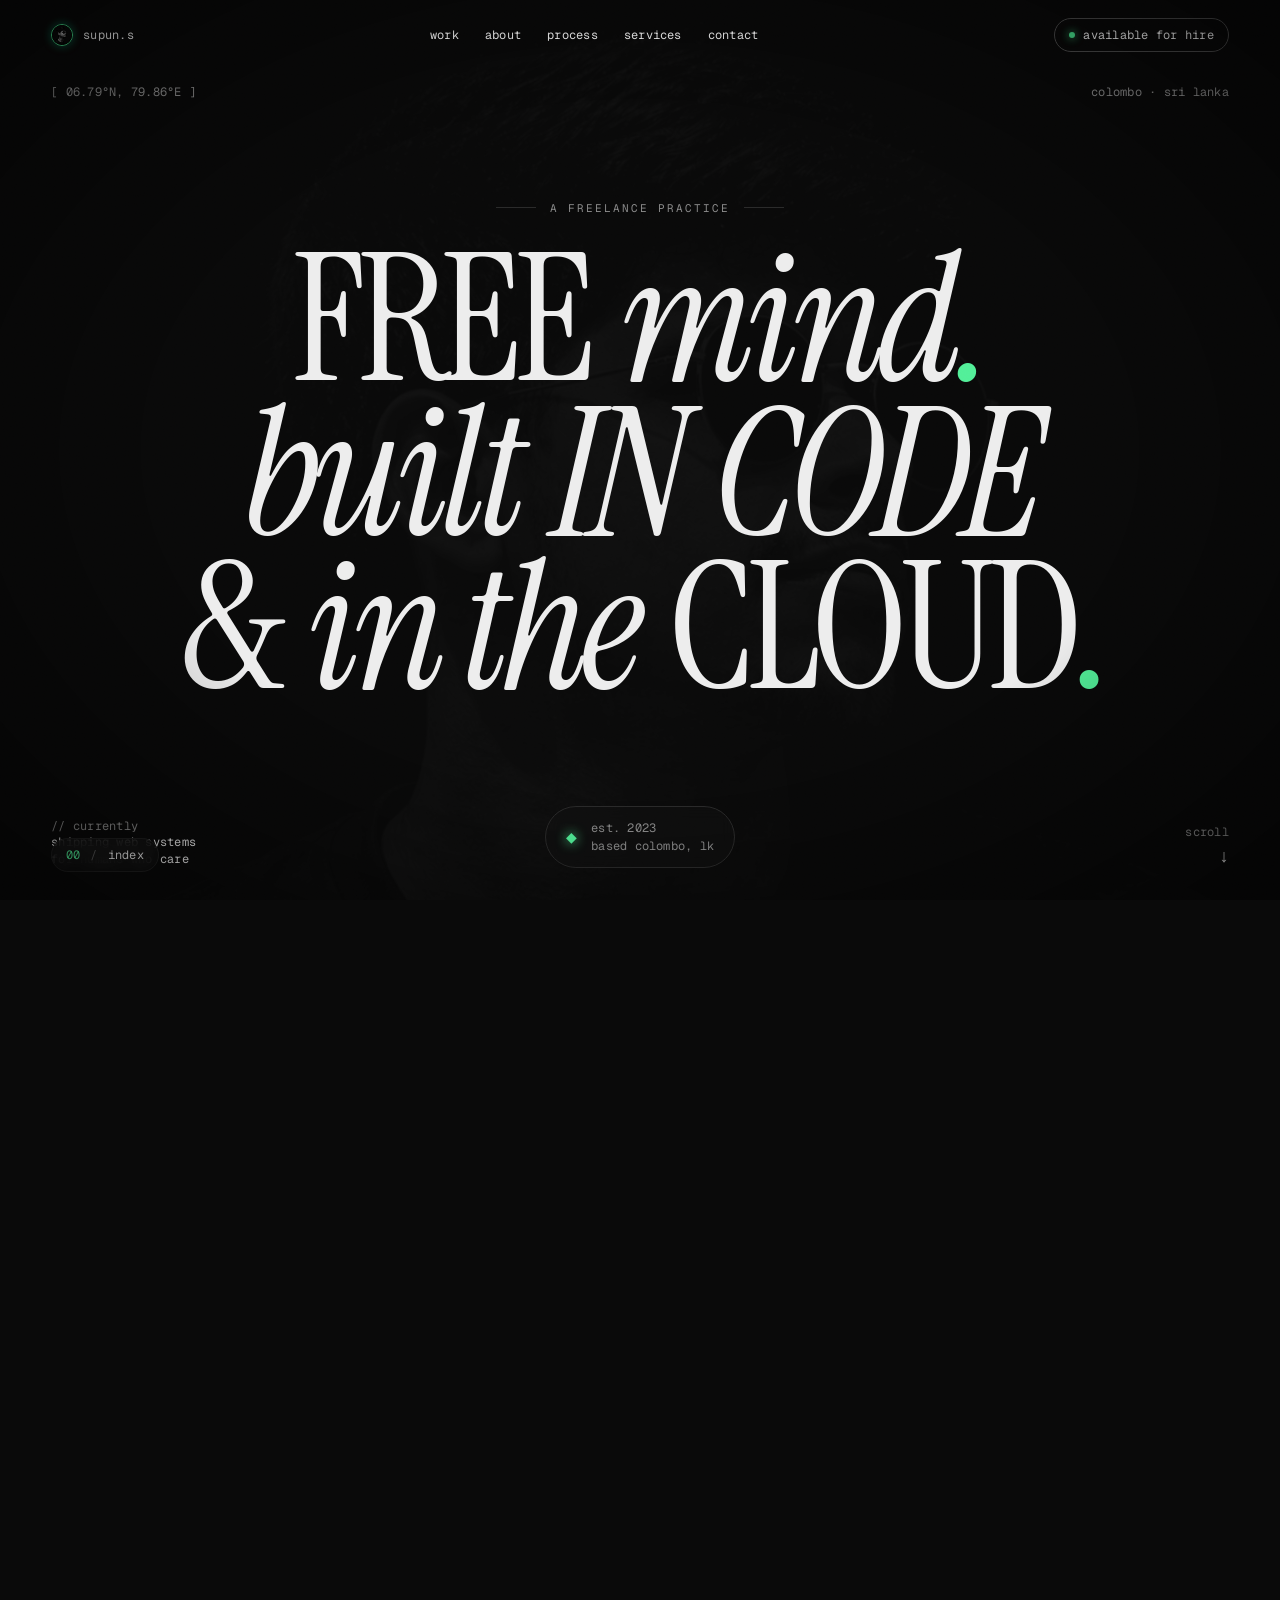
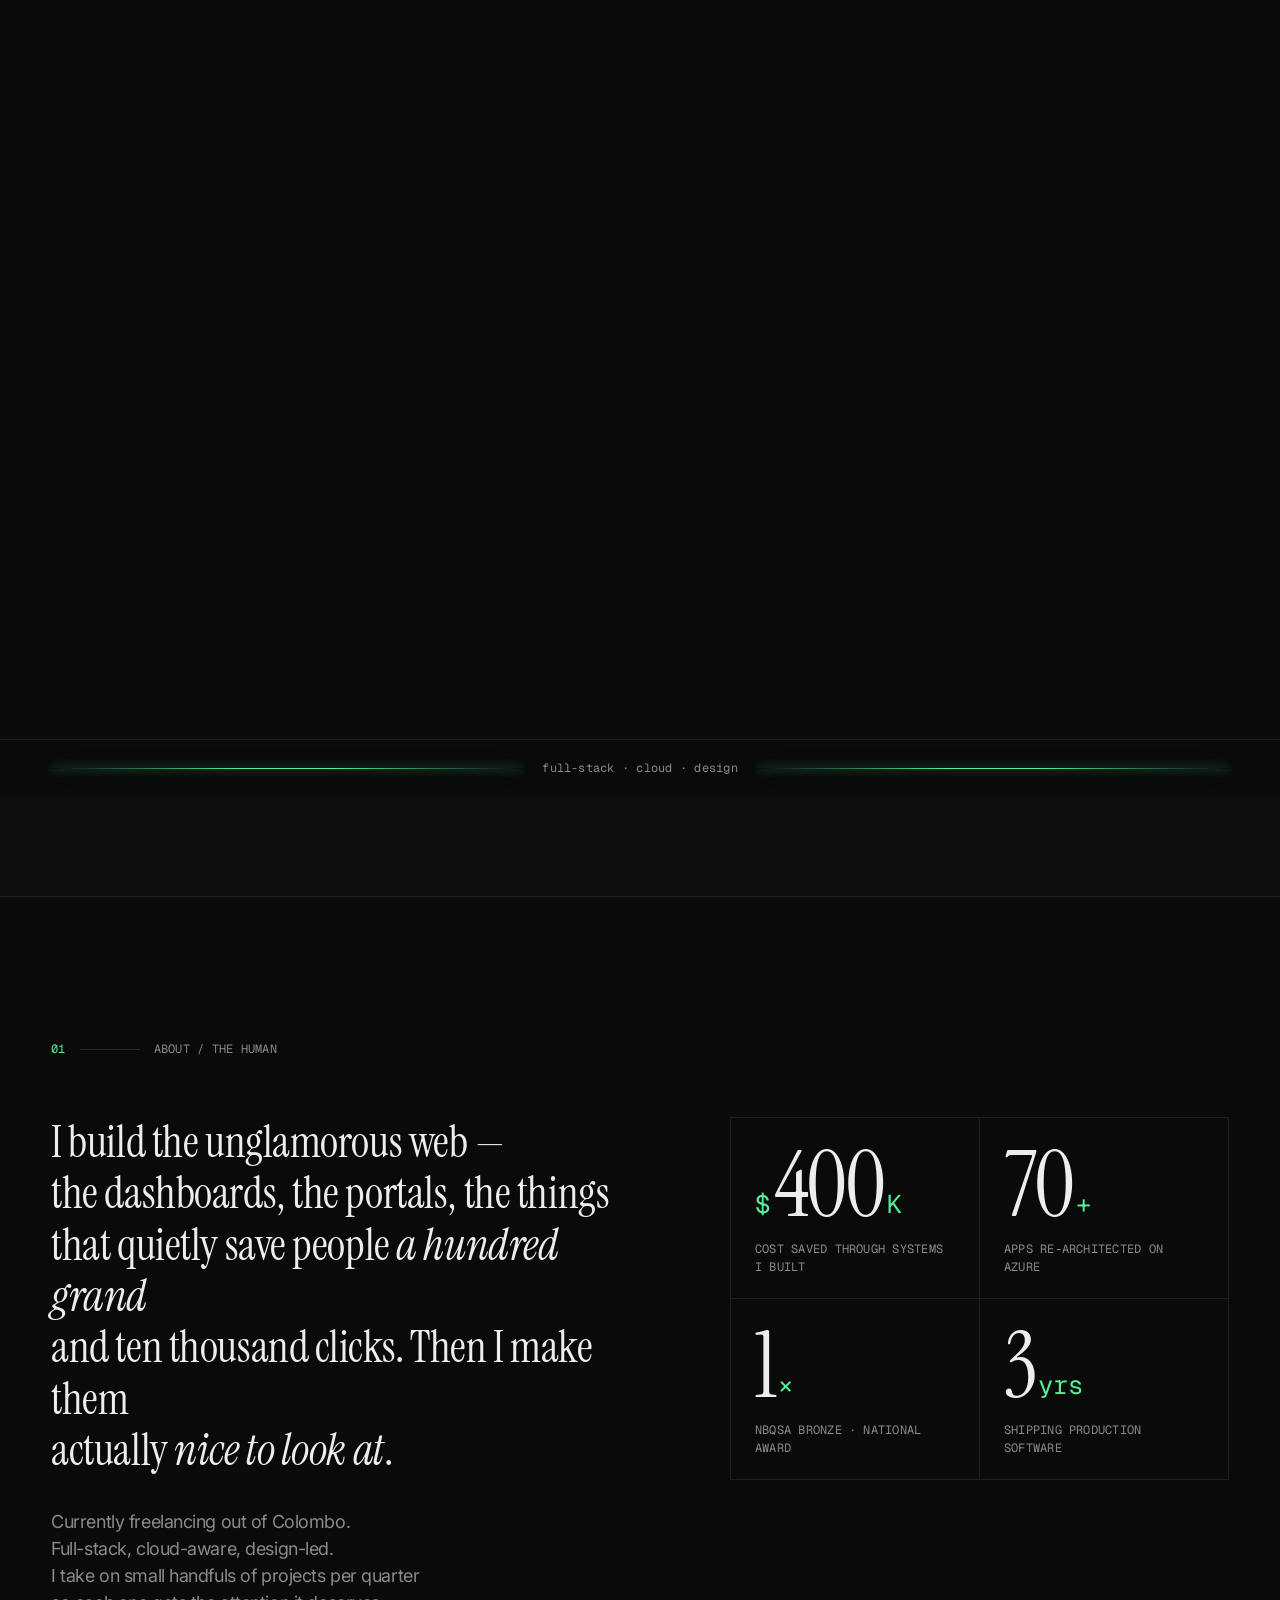
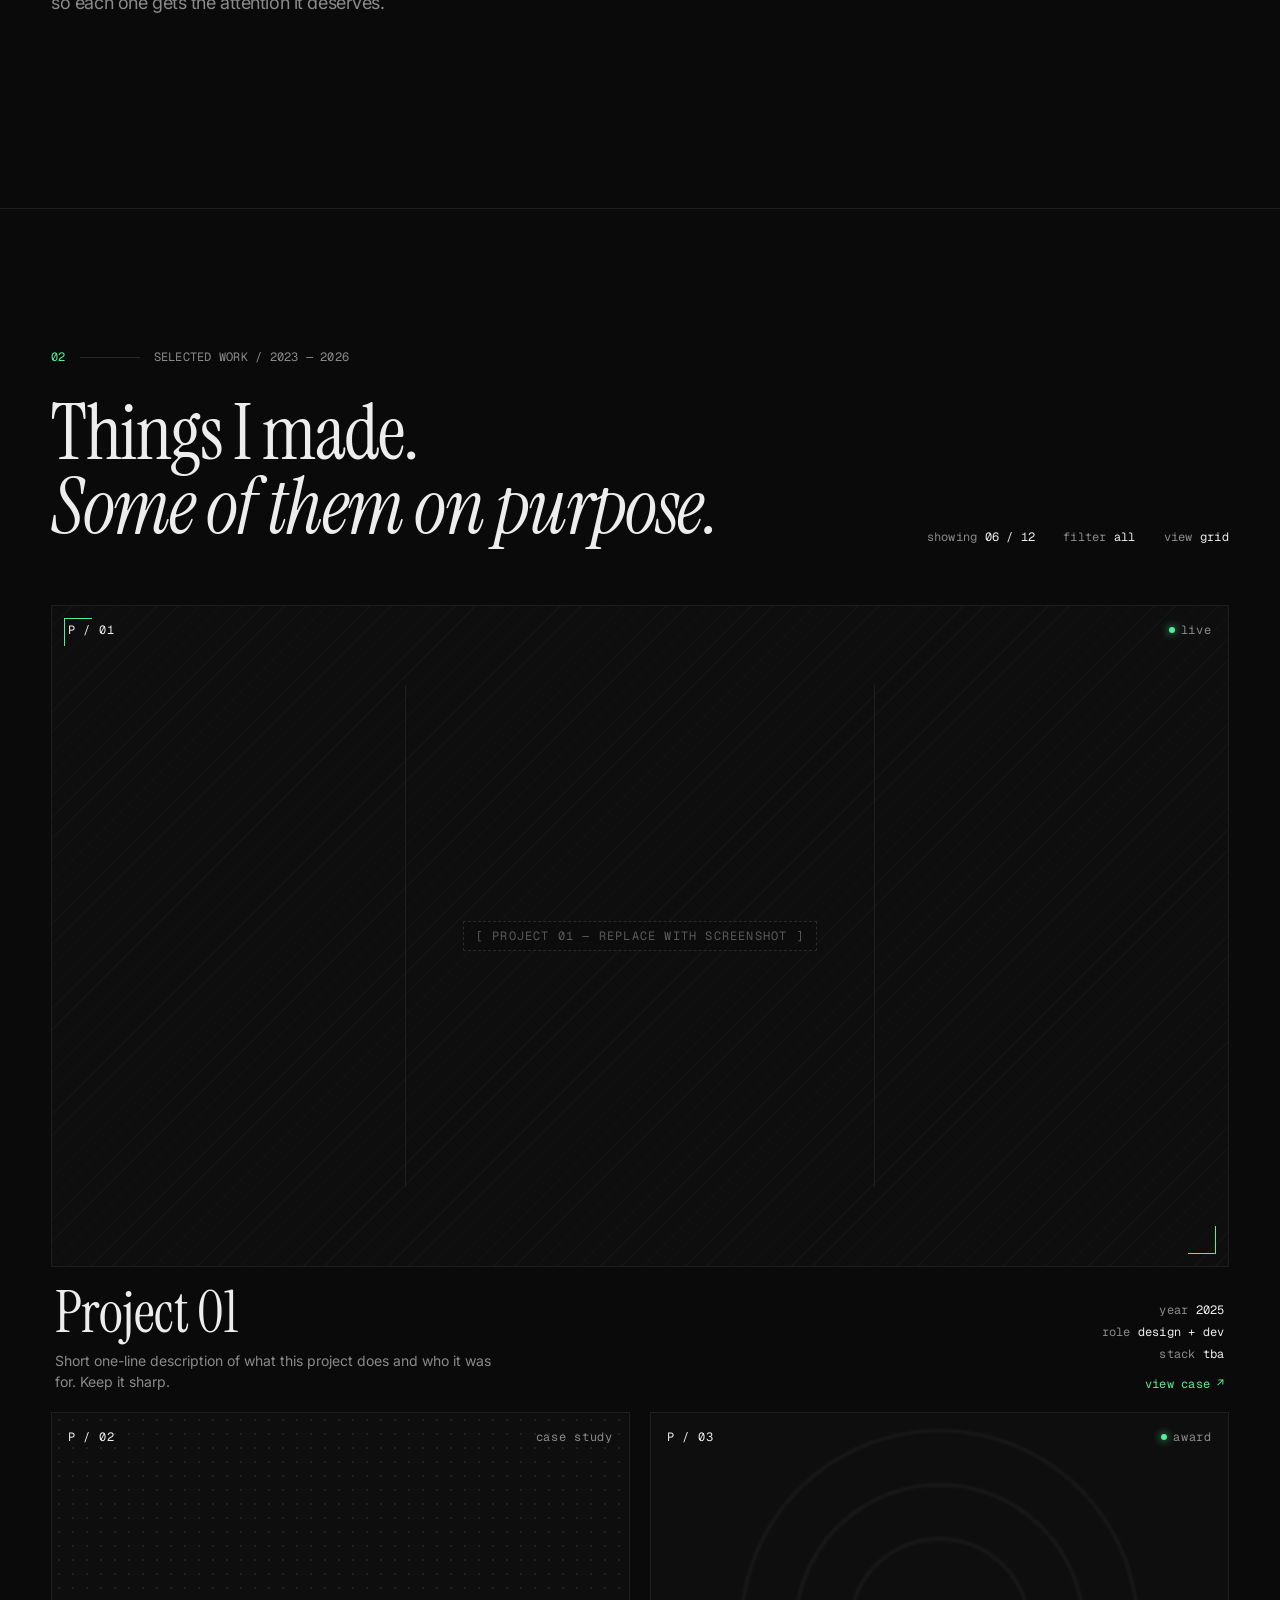
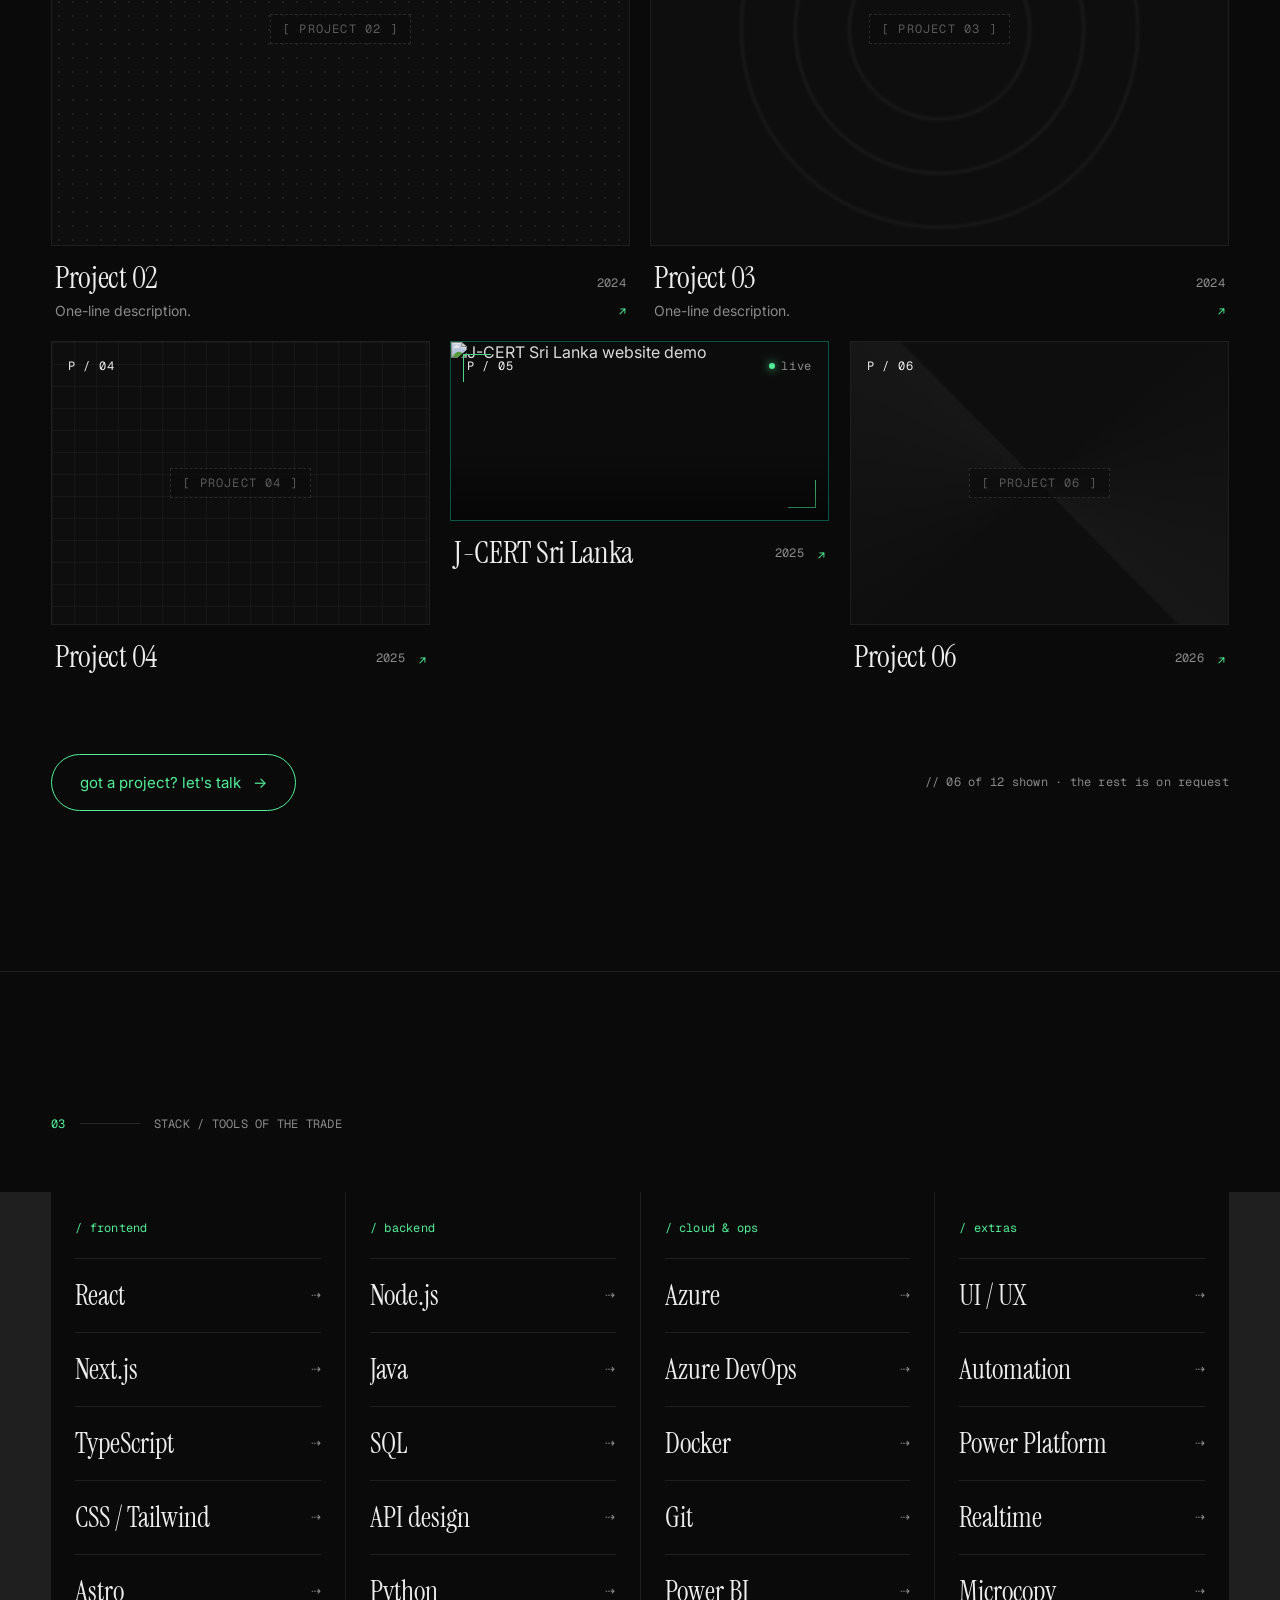
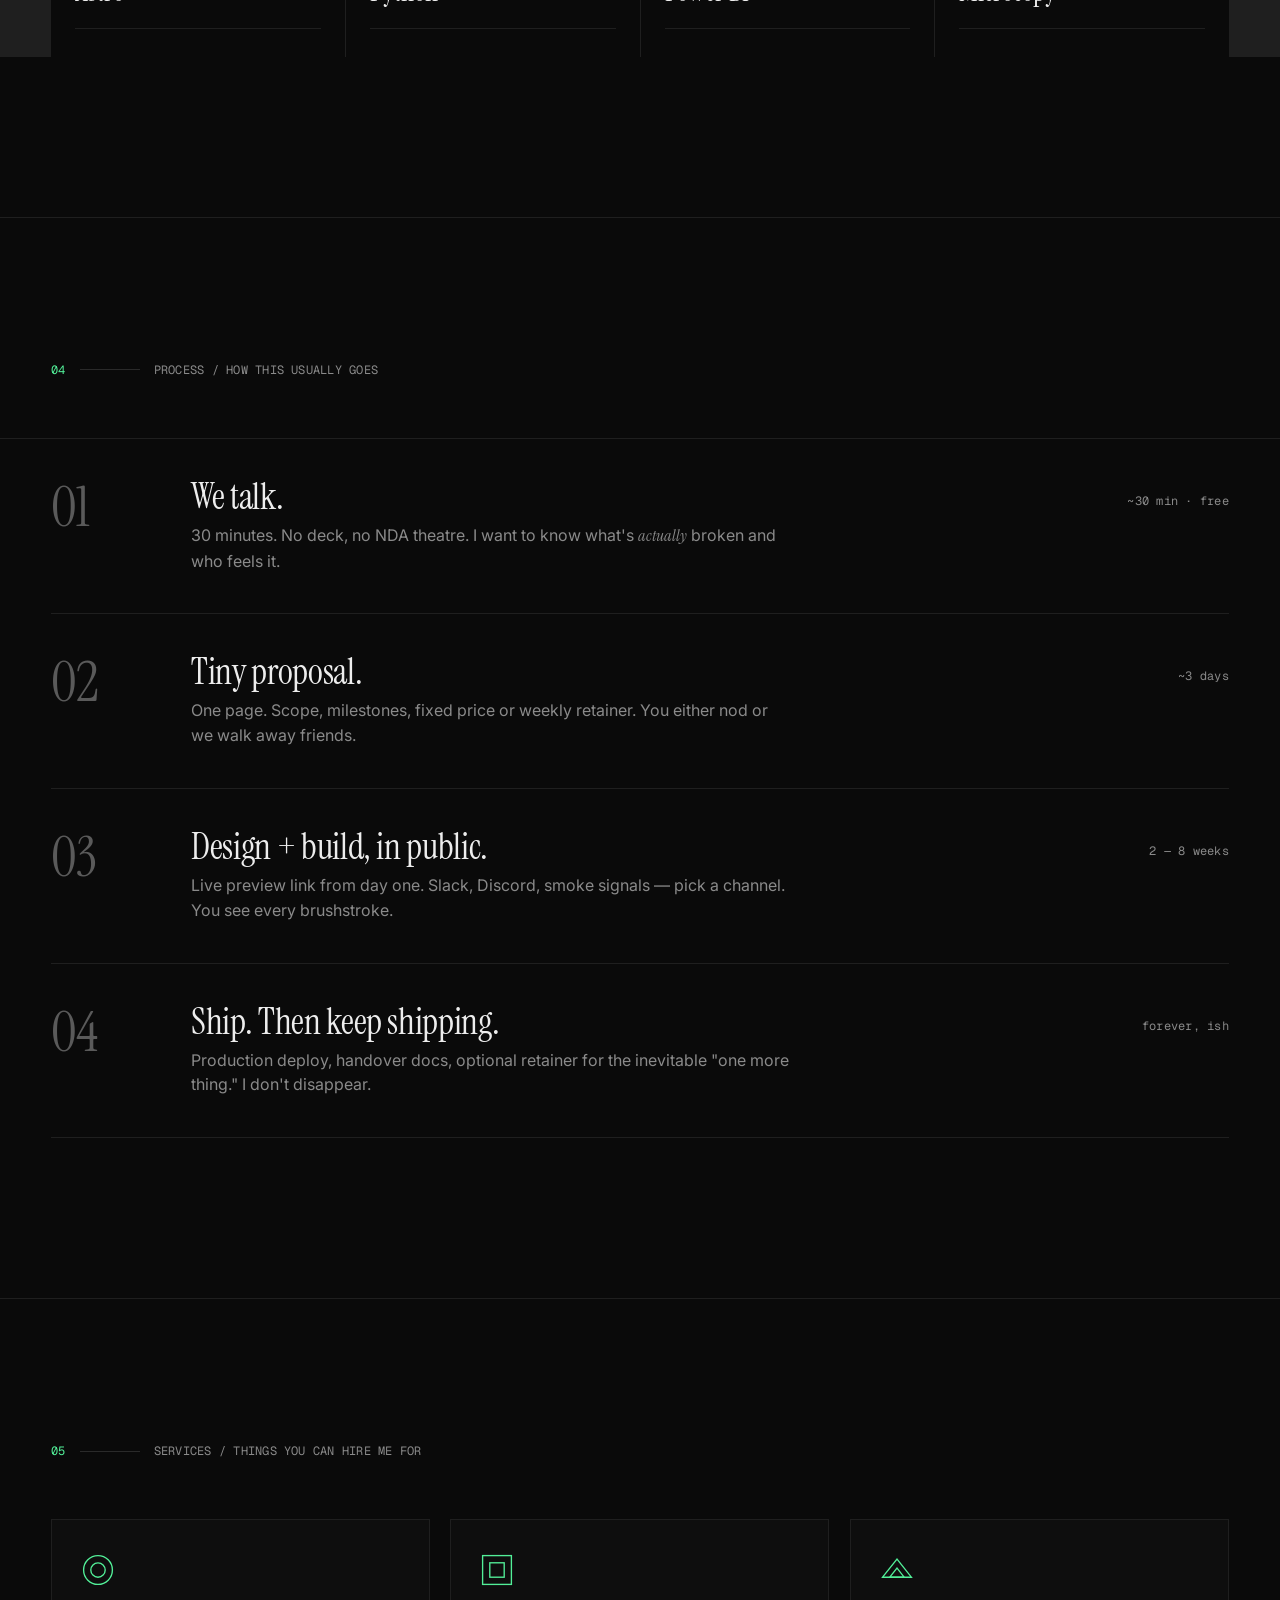
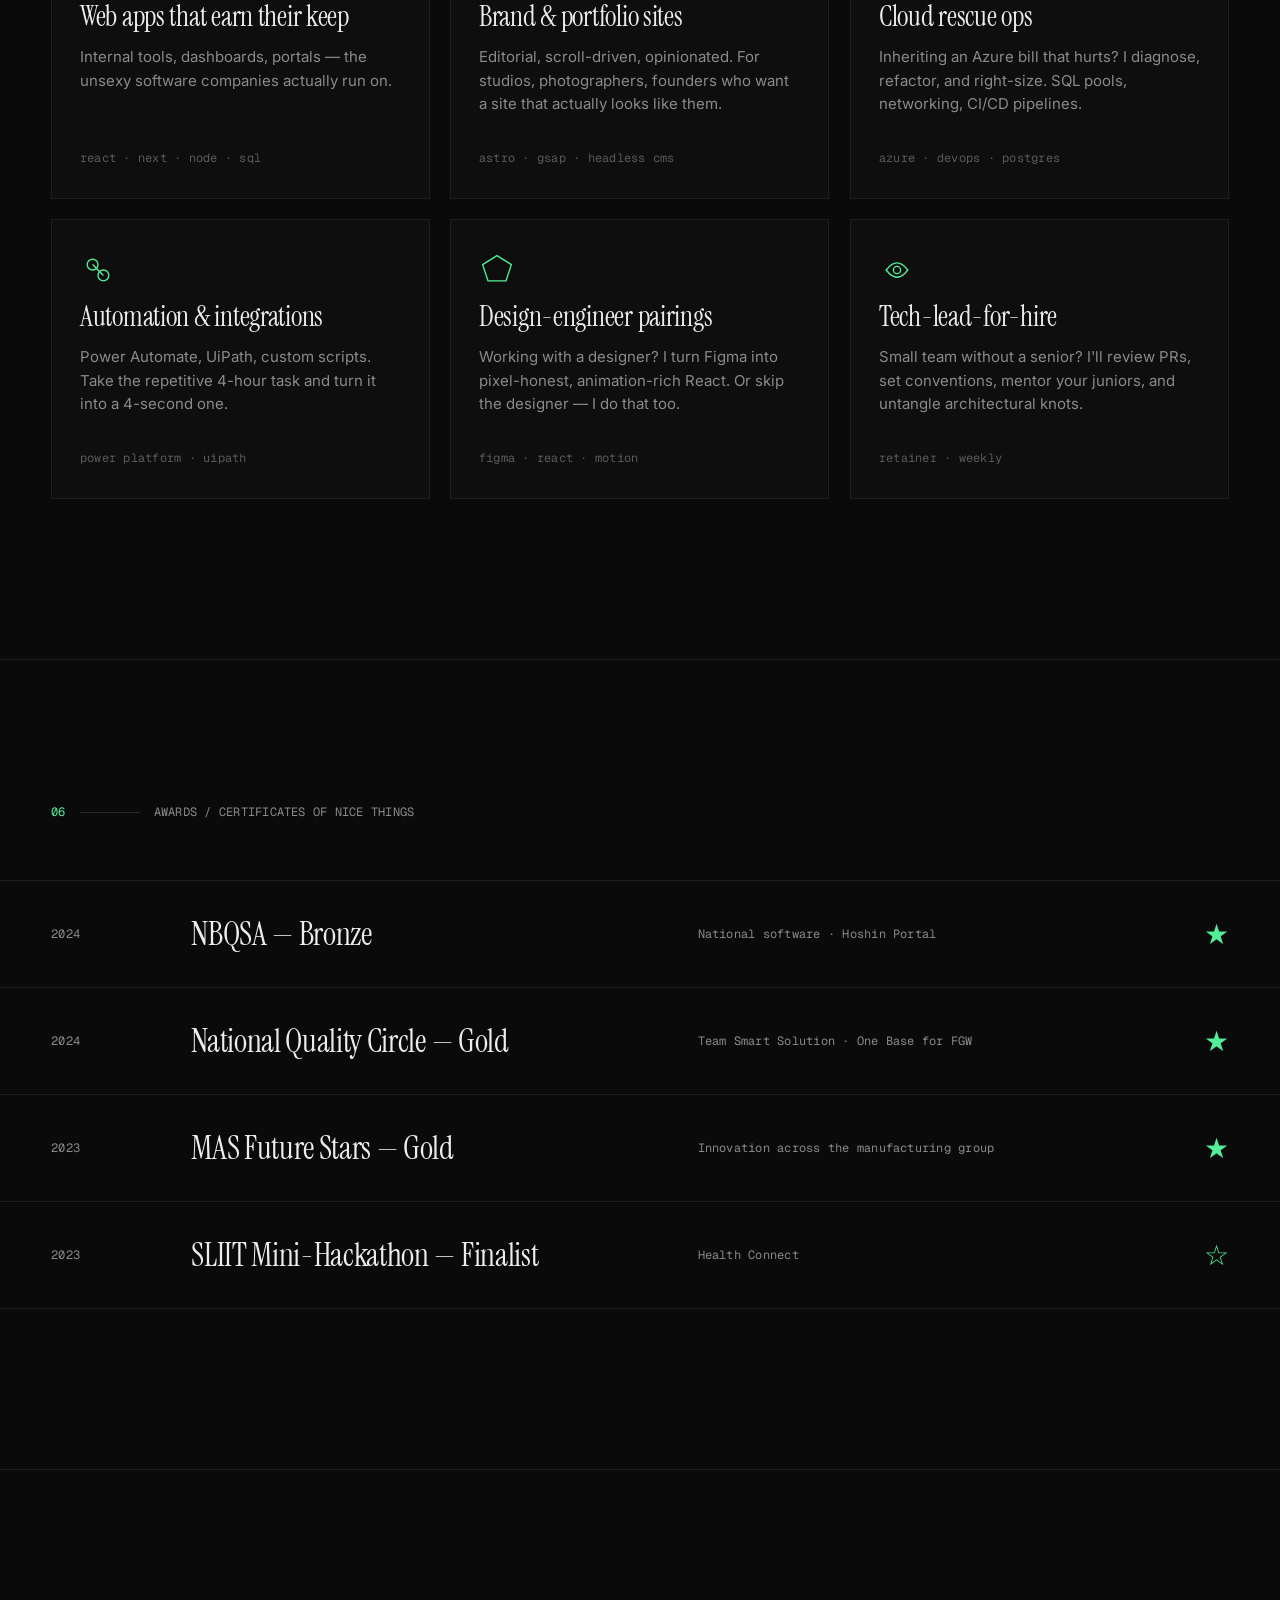
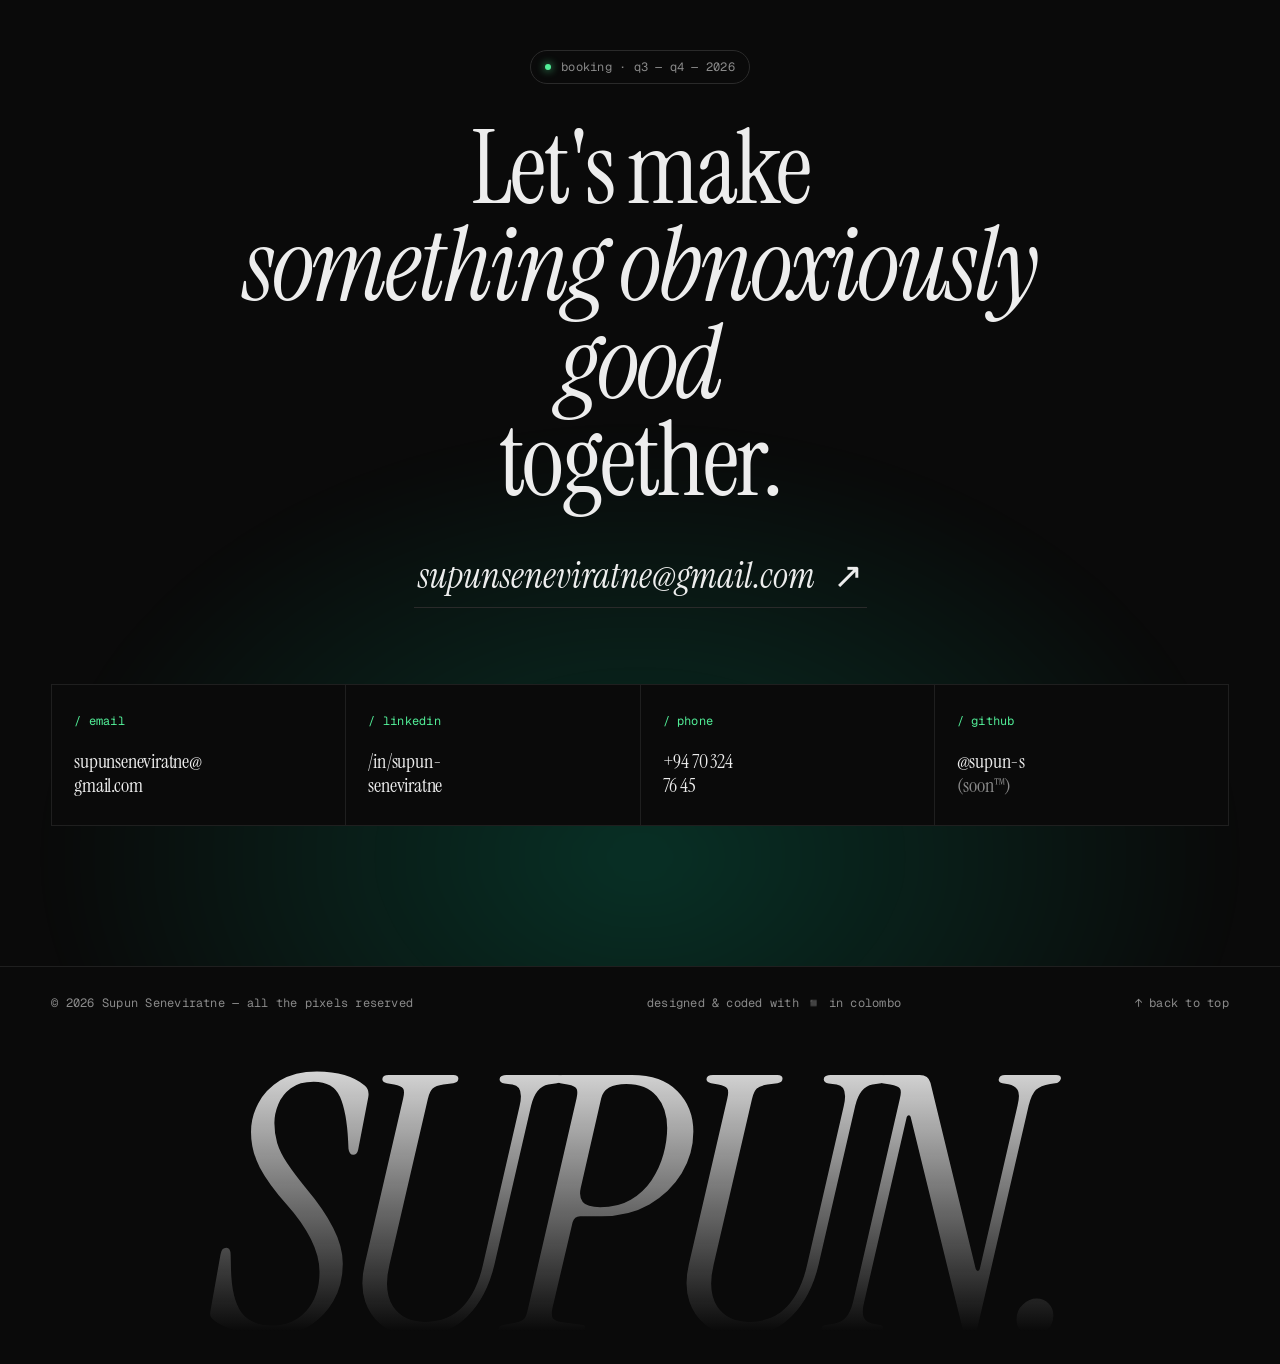
==== project/index.html @ f9e69285 "Update portfolio title and add index.html for project structure" ====
<!doctype html>
<html lang="en">
<head>
<meta charset="utf-8" />
<meta name="viewport" content="width=device-width,initial-scale=1" />
<title>Supun.Dev</title>
<meta name="description" content="Freelance developer based in Colombo, Sri Lanka. Full-stack, cloud-aware, design-led. Web apps, brand sites, cloud rescue ops." />
<meta property="og:title" content="Supun Seneviratne — Developer & Digital Craftsman" />
<meta property="og:description" content="Freelance developer based in Colombo, Sri Lanka. Full-stack, cloud-aware, design-led." />
<meta property="og:type" content="website" />
<link rel="icon" href="uploads/favicon.ico" type="image/x-icon" />
<link rel="preconnect" href="https://fonts.googleapis.com">
<link rel="preconnect" href="https://fonts.gstatic.com" crossorigin>
<link href="https://fonts.googleapis.com/css2?family=Inter:wght@300;400;500;600&family=Instrument+Serif:ital@0;1&family=Geist+Mono:wght@300;400;500&display=swap" rel="stylesheet">
<link rel="stylesheet" href="styles.css" />
<script src="https://cdn.jsdelivr.net/npm/iconify-icon@2/dist/iconify-icon.min.js"></script>
</head>
<body>

<!-- ghost portrait — barely-there layer over hero -->
<div class="ghost-portrait" aria-hidden="true">
  <img src="assets/portrait.jpeg" alt="" />
</div>

<!-- noise / grain overlay -->
<div class="grain" aria-hidden="true"></div>
<div class="vignette" aria-hidden="true"></div>

<!-- progress bar -->
<div class="progress" id="progress" aria-hidden="true"></div>

<!-- top nav -->
<header class="nav">
  <div class="nav-mark">
    <span class="nav-avatar"><img src="assets/portrait.jpeg" alt="Supun" /></span>
    <span class="mono">supun.s</span>
  </div>
  <nav class="nav-links mono" aria-label="Main navigation">
    <a href="#work">work</a>
    <a href="#about">about</a>
    <a href="#process">process</a>
    <a href="#services">services</a>
    <a href="#contact">contact</a>
  </nav>
  <a class="nav-cta mono" href="#contact">
    <span class="ping" aria-hidden="true"></span>available for hire
  </a>
</header>

<!-- sticky section label rail -->
<aside class="rail mono" aria-hidden="true">
  <span class="rail-num" id="rail-num">00</span>
  <span class="rail-sep">/</span>
  <span class="rail-label" id="rail-label">index</span>
</aside>

<main>

<!-- ============================================================ -->
<!-- HERO                                                         -->
<!-- ============================================================ -->
<section class="hero" id="hero" data-section="00" data-label="index">
  <div class="hero-pin">
    <div class="hero-meta mono">
      <div><span class="dim">[ 06.79°N, 79.86°E ]</span></div>
      <div><span class="dim">colombo · sri lanka</span></div>
    </div>

    <div class="hero-stage">
      <div class="hero-eyebrow mono">
        <span class="hero-eyebrow-line" aria-hidden="true"></span>
        <span>a freelance practice</span>
        <span class="hero-eyebrow-line" aria-hidden="true"></span>
      </div>
      <div class="hero-line line-1">
        <span class="word">FREE</span>
        <span class="word italic">mind<span class="dot-green">.</span></span>
      </div>
      <div class="hero-line line-2">
        <span class="word italic">built</span>
        <span class="word">IN</span>
        <span class="word accent">CODE</span>
      </div>
      <div class="hero-line line-3">
        <span class="word">&amp;</span>
        <span class="word italic">in the</span>
        <span class="word">CLOUD<span class="dot-green">.</span></span>
      </div>
    </div>

    <div class="hero-foot">
      <div class="hero-foot-left mono">
        <div class="dim">// currently</div>
        <div>shipping web systems<br/>for humans who care</div>
      </div>
      <div class="hero-foot-mid mono">
        <div class="hero-sig">
          <span class="hero-sig-glyph" aria-hidden="true">◆</span>
          <span class="hero-sig-text">
            <span class="dim">est.</span> 2023<br/>
            <span class="dim">based</span> colombo, lk
          </span>
        </div>
      </div>
      <div class="hero-foot-right mono">
        <div class="scroll-hint" aria-hidden="true">
          <span class="dim">scroll</span>
          <span class="arrow">↓</span>
        </div>
      </div>
    </div>
  </div>
</section>

<!-- ============================================================ -->
<!-- HERO → STRIP BRIDGE                                          -->
<!-- ============================================================ -->
<div class="bridge" aria-hidden="true">
  <div class="bridge-line"></div>
  <div class="bridge-badge">
    <span class="mono">full-stack · cloud · design</span>
  </div>
  <div class="bridge-line"></div>
</div>

<!-- ============================================================ -->
<!-- INTRO STRIP — disciplines marquee                            -->
<!-- ============================================================ -->
<section class="strip" aria-hidden="true">
  <div class="marquee">
    <div class="marquee-track icons" id="marquee-track">
      <!-- set 1 -->
      <span class="ic" title="React"><iconify-icon icon="simple-icons:react" width="36" height="36"></iconify-icon></span>
      <span class="ic" title="Next.js"><iconify-icon icon="simple-icons:nextdotjs" width="36" height="36"></iconify-icon></span>
      <span class="ic" title="TypeScript"><iconify-icon icon="simple-icons:typescript" width="36" height="36"></iconify-icon></span>
      <span class="ic" title="Node.js"><iconify-icon icon="simple-icons:nodedotjs" width="36" height="36"></iconify-icon></span>
      <span class="ic" title="Python"><iconify-icon icon="simple-icons:python" width="36" height="36"></iconify-icon></span>
      <span class="ic" title="Azure"><iconify-icon icon="simple-icons:microsoftazure" width="36" height="36"></iconify-icon></span>
      <span class="ic" title="Docker"><iconify-icon icon="simple-icons:docker" width="36" height="36"></iconify-icon></span>
      <span class="ic" title="PostgreSQL"><iconify-icon icon="simple-icons:postgresql" width="36" height="36"></iconify-icon></span>
      <span class="ic" title="Tailwind CSS"><iconify-icon icon="simple-icons:tailwindcss" width="36" height="36"></iconify-icon></span>
      <span class="ic" title="Figma"><iconify-icon icon="simple-icons:figma" width="36" height="36"></iconify-icon></span>
      <span class="ic" title="Git"><iconify-icon icon="simple-icons:git" width="36" height="36"></iconify-icon></span>
      <span class="ic" title="Astro"><iconify-icon icon="simple-icons:astro" width="36" height="36"></iconify-icon></span>
      <!-- set 2 — duplicate for seamless loop -->
      <span class="ic" aria-hidden="true"><iconify-icon icon="simple-icons:react" width="36" height="36"></iconify-icon></span>
      <span class="ic" aria-hidden="true"><iconify-icon icon="simple-icons:nextdotjs" width="36" height="36"></iconify-icon></span>
      <span class="ic" aria-hidden="true"><iconify-icon icon="simple-icons:typescript" width="36" height="36"></iconify-icon></span>
      <span class="ic" aria-hidden="true"><iconify-icon icon="simple-icons:nodedotjs" width="36" height="36"></iconify-icon></span>
      <span class="ic" aria-hidden="true"><iconify-icon icon="simple-icons:python" width="36" height="36"></iconify-icon></span>
      <span class="ic" aria-hidden="true"><iconify-icon icon="simple-icons:microsoftazure" width="36" height="36"></iconify-icon></span>
      <span class="ic" aria-hidden="true"><iconify-icon icon="simple-icons:docker" width="36" height="36"></iconify-icon></span>
      <span class="ic" aria-hidden="true"><iconify-icon icon="simple-icons:postgresql" width="36" height="36"></iconify-icon></span>
      <span class="ic" aria-hidden="true"><iconify-icon icon="simple-icons:tailwindcss" width="36" height="36"></iconify-icon></span>
      <span class="ic" aria-hidden="true"><iconify-icon icon="simple-icons:figma" width="36" height="36"></iconify-icon></span>
      <span class="ic" aria-hidden="true"><iconify-icon icon="simple-icons:git" width="36" height="36"></iconify-icon></span>
      <span class="ic" aria-hidden="true"><iconify-icon icon="simple-icons:astro" width="36" height="36"></iconify-icon></span>
    </div>
  </div>
</section>

<!-- ============================================================ -->
<!-- ABOUT                                                        -->
<!-- ============================================================ -->
<section class="about" id="about" data-section="01" data-label="about">
  <div class="section-head">
    <div class="kicker mono">
      <span class="kicker-num">01</span>
      <span class="kicker-line" aria-hidden="true"></span>
      <span>about / the human</span>
    </div>
  </div>

  <div class="about-grid">
    <div class="about-prose">
      <p class="reveal-lines" data-lines>
        <span>I build the unglamorous web —</span>
        <span>the dashboards, the portals, the things</span>
        <span>that quietly save people <em>a hundred grand</em></span>
        <span>and ten thousand clicks. Then I make them</span>
        <span>actually <em>nice to look at</em>.</span>
      </p>
      <p class="reveal-lines about-prose-2" data-lines>
        <span>Currently freelancing out of Colombo.</span>
        <span>Full-stack, cloud-aware, design-led.</span>
        <span>I take on small handfuls of projects per quarter</span>
        <span>so each one gets the attention it deserves.</span>
      </p>
    </div>

    <div class="about-stats">
      <div class="stat">
        <div class="stat-numrow">
          <span class="stat-prefix">$</span><span class="stat-num" data-counter="400">0</span><span class="stat-suffix">K</span>
        </div>
        <div class="stat-label mono">cost saved through systems I built</div>
      </div>
      <div class="stat">
        <div class="stat-numrow">
          <span class="stat-num" data-counter="70">0</span><span class="stat-suffix">+</span>
        </div>
        <div class="stat-label mono">apps re-architected on Azure</div>
      </div>
      <div class="stat">
        <div class="stat-numrow">
          <span class="stat-num" data-counter="1">0</span><span class="stat-suffix">×</span>
        </div>
        <div class="stat-label mono">NBQSA bronze · national award</div>
      </div>
      <div class="stat">
        <div class="stat-numrow">
          <span class="stat-num" data-counter="3">0</span><span class="stat-suffix">yrs</span>
        </div>
        <div class="stat-label mono">shipping production software</div>
      </div>
    </div>
  </div>
</section>

<!-- ============================================================ -->
<!-- WORK                                                         -->
<!-- ============================================================ -->
<section class="work" id="work" data-section="02" data-label="selected work">
  <div class="work-head">
    <div class="kicker mono">
      <span class="kicker-num">02</span>
      <span class="kicker-line" aria-hidden="true"></span>
      <span>selected work / 2023 — 2026</span>
    </div>
    <div class="work-headline">
      <h2 class="work-title">
        Things I made.<br/>
        <em>Some of them on purpose.</em>
      </h2>
      <div class="work-meta mono">
        <div><span class="dim">showing</span> 06 / 12</div>
        <div><span class="dim">filter</span> all</div>
        <div><span class="dim">view</span> grid</div>
      </div>
    </div>
  </div>

  <div class="work-grid">

    <!-- Project 01 — feature -->
    <a class="proj proj-feature" href="#" data-tilt>
      <div class="proj-frame">
        <div class="proj-tag mono">
          <span class="proj-num">P / 01</span>
          <span class="proj-status"><span class="ping" aria-hidden="true"></span>live</span>
        </div>
        <div class="proj-art proj-art-01" aria-hidden="true">
          <div class="ph-stripes"></div>
          <div class="ph-cross"></div>
          <div class="ph-corner tl"></div>
          <div class="ph-corner br"></div>
          <div class="ph-center mono">[ project 01 — replace with screenshot ]</div>
        </div>
      </div>
      <div class="proj-info">
        <div class="proj-info-l">
          <h3 class="proj-name">Project 01</h3>
          <p class="proj-desc">Short one-line description of what this project does and who it was for. Keep it sharp.</p>
        </div>
        <div class="proj-info-r mono">
          <div><span class="dim">year</span> 2025</div>
          <div><span class="dim">role</span> design + dev</div>
          <div><span class="dim">stack</span> tba</div>
          <div class="proj-cta">view case ↗</div>
        </div>
      </div>
    </a>

    <!-- Project 02 — half -->
    <a class="proj proj-half" href="#" data-tilt>
      <div class="proj-frame">
        <div class="proj-tag mono">
          <span class="proj-num">P / 02</span>
          <span class="proj-status">case study</span>
        </div>
        <div class="proj-art proj-art-02" aria-hidden="true">
          <div class="ph-dots"></div>
          <div class="ph-center mono">[ project 02 ]</div>
        </div>
      </div>
      <div class="proj-info">
        <div class="proj-info-l">
          <h3 class="proj-name">Project 02</h3>
          <p class="proj-desc">One-line description.</p>
        </div>
        <div class="proj-info-r mono">
          <div><span class="dim">2024</span></div>
          <div class="proj-cta">↗</div>
        </div>
      </div>
    </a>

    <!-- Project 03 — half -->
    <a class="proj proj-half" href="#" data-tilt>
      <div class="proj-frame">
        <div class="proj-tag mono">
          <span class="proj-num">P / 03</span>
          <span class="proj-status"><span class="dot-accent" aria-hidden="true"></span>award</span>
        </div>
        <div class="proj-art proj-art-03" aria-hidden="true">
          <div class="ph-rings"></div>
          <div class="ph-center mono">[ project 03 ]</div>
        </div>
      </div>
      <div class="proj-info">
        <div class="proj-info-l">
          <h3 class="proj-name">Project 03</h3>
          <p class="proj-desc">One-line description.</p>
        </div>
        <div class="proj-info-r mono">
          <div><span class="dim">2024</span></div>
          <div class="proj-cta">↗</div>
        </div>
      </div>
    </a>

    <!-- Project 04 — third -->
    <a class="proj proj-third" href="#" data-tilt>
      <div class="proj-frame">
        <div class="proj-tag mono">
          <span class="proj-num">P / 04</span>
        </div>
        <div class="proj-art proj-art-04" aria-hidden="true">
          <div class="ph-grid-mini"></div>
          <div class="ph-center mono">[ project 04 ]</div>
        </div>
      </div>
      <div class="proj-info compact">
        <h3 class="proj-name">Project 04</h3>
        <div class="proj-info-r mono"><span class="dim">2025</span><span class="proj-cta">↗</span></div>
      </div>
    </a>

    <!-- Project 05 — third -->
    <a class="proj proj-third proj-gif" href="https://www.j-certsrilanka.com/" target="_blank" rel="noopener noreferrer" data-tilt>
      <div class="proj-frame">
        <div class="proj-tag mono">
          <span class="proj-num">P / 05</span>
          <span class="proj-status"><span class="ping" aria-hidden="true"></span>live</span>
        </div>
        <div class="proj-art proj-art-05">
          <img src="uploads/proj1.gif" alt="J-CERT Sri Lanka website demo" class="proj-screenshot" loading="lazy" decoding="async" />
          <div class="ph-corner tl" aria-hidden="true"></div>
          <div class="ph-corner br" aria-hidden="true"></div>
        </div>
      </div>
      <div class="proj-info compact">
        <h3 class="proj-name">J-CERT Sri Lanka</h3>
        <div class="proj-info-r mono"><span class="dim">2025</span><span class="proj-cta">↗</span></div>
      </div>
    </a>

    <!-- Project 06 — third -->
    <a class="proj proj-third" href="#" data-tilt>
      <div class="proj-frame">
        <div class="proj-tag mono">
          <span class="proj-num">P / 06</span>
        </div>
        <div class="proj-art proj-art-06" aria-hidden="true">
          <div class="ph-tri"></div>
          <div class="ph-center mono">[ project 06 ]</div>
        </div>
      </div>
      <div class="proj-info compact">
        <h3 class="proj-name">Project 06</h3>
        <div class="proj-info-r mono"><span class="dim">2026</span><span class="proj-cta">↗</span></div>
      </div>
    </a>

  </div>

  <div class="work-footer">
    <a href="#contact" class="btn-arrow btn-arrow-lg">
      <span>got a project? let's talk</span>
      <span class="arrow" aria-hidden="true">→</span>
    </a>
    <div class="mono dim">// 06 of 12 shown · the rest is on request</div>
  </div>
</section>

<!-- ============================================================ -->
<!-- SKILLS                                                       -->
<!-- ============================================================ -->
<section class="skills" id="skills" data-section="03" data-label="stack">
  <div class="section-head">
    <div class="kicker mono">
      <span class="kicker-num">03</span>
      <span class="kicker-line" aria-hidden="true"></span>
      <span>stack / tools of the trade</span>
    </div>
  </div>

  <div class="skills-grid">
    <div class="skills-col">
      <div class="skills-col-head mono">/ frontend</div>
      <ul class="skills-list">
        <li data-blurb="component systems, state, animation"><span>React</span><span class="mono dim" aria-hidden="true">⇢</span></li>
        <li data-blurb="ssr · isr · routing · server actions"><span>Next.js</span><span class="mono dim" aria-hidden="true">⇢</span></li>
        <li data-blurb="strict types or it didn't happen"><span>TypeScript</span><span class="mono dim" aria-hidden="true">⇢</span></li>
        <li data-blurb="cssgrid > framework"><span>CSS / Tailwind</span><span class="mono dim" aria-hidden="true">⇢</span></li>
        <li data-blurb="islands · static-first"><span>Astro</span><span class="mono dim" aria-hidden="true">⇢</span></li>
      </ul>
    </div>
    <div class="skills-col">
      <div class="skills-col-head mono">/ backend</div>
      <ul class="skills-list">
        <li data-blurb="apis · queues · sockets"><span>Node.js</span><span class="mono dim" aria-hidden="true">⇢</span></li>
        <li data-blurb="for the heavy lifting"><span>Java</span><span class="mono dim" aria-hidden="true">⇢</span></li>
        <li data-blurb="postgres &amp; mysql · azure sql"><span>SQL</span><span class="mono dim" aria-hidden="true">⇢</span></li>
        <li data-blurb="rest · graphql · realtime"><span>API design</span><span class="mono dim" aria-hidden="true">⇢</span></li>
        <li data-blurb="scripts · data · ml"><span>Python</span><span class="mono dim" aria-hidden="true">⇢</span></li>
      </ul>
    </div>
    <div class="skills-col">
      <div class="skills-col-head mono">/ cloud &amp; ops</div>
      <ul class="skills-list">
        <li data-blurb="governance · cost · networking"><span>Azure</span><span class="mono dim" aria-hidden="true">⇢</span></li>
        <li data-blurb="pipelines that don't break fridays"><span>Azure DevOps</span><span class="mono dim" aria-hidden="true">⇢</span></li>
        <li data-blurb="containerize the boring stuff"><span>Docker</span><span class="mono dim" aria-hidden="true">⇢</span></li>
        <li data-blurb="trunk-based, opinionated"><span>Git</span><span class="mono dim" aria-hidden="true">⇢</span></li>
        <li data-blurb="dashboards that get used"><span>Power BI</span><span class="mono dim" aria-hidden="true">⇢</span></li>
      </ul>
    </div>
    <div class="skills-col">
      <div class="skills-col-head mono">/ extras</div>
      <ul class="skills-list">
        <li data-blurb="design-led, figma-fluent"><span>UI / UX</span><span class="mono dim" aria-hidden="true">⇢</span></li>
        <li data-blurb="agentic flows · uipath"><span>Automation</span><span class="mono dim" aria-hidden="true">⇢</span></li>
        <li data-blurb="apps · automate · dataverse"><span>Power Platform</span><span class="mono dim" aria-hidden="true">⇢</span></li>
        <li data-blurb="websockets · server-sent events"><span>Realtime</span><span class="mono dim" aria-hidden="true">⇢</span></li>
        <li data-blurb="copy that doesn't suck"><span>Microcopy</span><span class="mono dim" aria-hidden="true">⇢</span></li>
      </ul>
    </div>
  </div>
</section>

<!-- ============================================================ -->
<!-- PROCESS                                                      -->
<!-- ============================================================ -->
<section class="process" id="process" data-section="04" data-label="process">
  <div class="section-head">
    <div class="kicker mono">
      <span class="kicker-num">04</span>
      <span class="kicker-line" aria-hidden="true"></span>
      <span>process / how this usually goes</span>
    </div>
  </div>

  <div class="process-list">
    <div class="step">
      <div class="step-num" aria-hidden="true">01</div>
      <div class="step-body">
        <h4>We talk.</h4>
        <p>30 minutes. No deck, no NDA theatre. I want to know what's <em>actually</em> broken and who feels it.</p>
      </div>
      <div class="step-meta mono">~30 min · free</div>
    </div>
    <div class="step">
      <div class="step-num" aria-hidden="true">02</div>
      <div class="step-body">
        <h4>Tiny proposal.</h4>
        <p>One page. Scope, milestones, fixed price or weekly retainer. You either nod or we walk away friends.</p>
      </div>
      <div class="step-meta mono">~3 days</div>
    </div>
    <div class="step">
      <div class="step-num" aria-hidden="true">03</div>
      <div class="step-body">
        <h4>Design + build, in public.</h4>
        <p>Live preview link from day one. Slack, Discord, smoke signals — pick a channel. You see every brushstroke.</p>
      </div>
      <div class="step-meta mono">2 — 8 weeks</div>
    </div>
    <div class="step">
      <div class="step-num" aria-hidden="true">04</div>
      <div class="step-body">
        <h4>Ship. Then keep shipping.</h4>
        <p>Production deploy, handover docs, optional retainer for the inevitable "one more thing." I don't disappear.</p>
      </div>
      <div class="step-meta mono">forever, ish</div>
    </div>
  </div>
</section>

<!-- ============================================================ -->
<!-- SERVICES                                                     -->
<!-- ============================================================ -->
<section class="services" id="services" data-section="05" data-label="services">
  <div class="section-head">
    <div class="kicker mono">
      <span class="kicker-num">05</span>
      <span class="kicker-line" aria-hidden="true"></span>
      <span>services / things you can hire me for</span>
    </div>
  </div>

  <div class="services-grid">
    <div class="service" data-tilt>
      <div class="service-icon" aria-hidden="true">
        <svg viewBox="0 0 40 40"><circle cx="20" cy="20" r="16"/><circle cx="20" cy="20" r="8"/></svg>
      </div>
      <h4>Web apps that earn their keep</h4>
      <p>Internal tools, dashboards, portals — the unsexy software companies actually run on.</p>
      <div class="service-foot mono">react · next · node · sql</div>
    </div>
    <div class="service" data-tilt>
      <div class="service-icon" aria-hidden="true">
        <svg viewBox="0 0 40 40"><rect x="4" y="4" width="32" height="32"/><rect x="12" y="12" width="16" height="16"/></svg>
      </div>
      <h4>Brand &amp; portfolio sites</h4>
      <p>Editorial, scroll-driven, opinionated. For studios, photographers, founders who want a site that actually looks like them.</p>
      <div class="service-foot mono">astro · gsap · headless cms</div>
    </div>
    <div class="service" data-tilt>
      <div class="service-icon" aria-hidden="true">
        <svg viewBox="0 0 40 40"><path d="M4 28 L20 8 L36 28 Z"/><path d="M12 28 L20 18 L28 28 Z"/></svg>
      </div>
      <h4>Cloud rescue ops</h4>
      <p>Inheriting an Azure bill that hurts? I diagnose, refactor, and right-size. SQL pools, networking, CI/CD pipelines.</p>
      <div class="service-foot mono">azure · devops · postgres</div>
    </div>
    <div class="service" data-tilt>
      <div class="service-icon" aria-hidden="true">
        <svg viewBox="0 0 40 40"><circle cx="14" cy="14" r="6"/><circle cx="26" cy="26" r="6"/><line x1="14" y1="14" x2="26" y2="26"/></svg>
      </div>
      <h4>Automation &amp; integrations</h4>
      <p>Power Automate, UiPath, custom scripts. Take the repetitive 4-hour task and turn it into a 4-second one.</p>
      <div class="service-foot mono">power platform · uipath</div>
    </div>
    <div class="service" data-tilt>
      <div class="service-icon" aria-hidden="true">
        <svg viewBox="0 0 40 40"><polygon points="20,4 36,14 30,32 10,32 4,14"/></svg>
      </div>
      <h4>Design-engineer pairings</h4>
      <p>Working with a designer? I turn Figma into pixel-honest, animation-rich React. Or skip the designer — I do that too.</p>
      <div class="service-foot mono">figma · react · motion</div>
    </div>
    <div class="service" data-tilt>
      <div class="service-icon" aria-hidden="true">
        <svg viewBox="0 0 40 40"><path d="M8 20 Q20 4 32 20 Q20 36 8 20 Z"/><circle cx="20" cy="20" r="4"/></svg>
      </div>
      <h4>Tech-lead-for-hire</h4>
      <p>Small team without a senior? I'll review PRs, set conventions, mentor your juniors, and untangle architectural knots.</p>
      <div class="service-foot mono">retainer · weekly</div>
    </div>
  </div>
</section>

<!-- ============================================================ -->
<!-- AWARDS                                                       -->
<!-- ============================================================ -->
<section class="awards" id="awards" data-section="06" data-label="awards">
  <div class="section-head">
    <div class="kicker mono">
      <span class="kicker-num">06</span>
      <span class="kicker-line" aria-hidden="true"></span>
      <span>awards / certificates of nice things</span>
    </div>
  </div>

  <ul class="awards-list">
    <li class="award-row">
      <div class="award-year mono">2024</div>
      <div class="award-title">NBQSA — Bronze</div>
      <div class="award-meta mono">National software · Hoshin Portal</div>
      <div class="award-mark" aria-label="Gold star">★</div>
    </li>
    <li class="award-row">
      <div class="award-year mono">2024</div>
      <div class="award-title">National Quality Circle — Gold</div>
      <div class="award-meta mono">Team Smart Solution · One Base for FGW</div>
      <div class="award-mark" aria-label="Gold star">★</div>
    </li>
    <li class="award-row">
      <div class="award-year mono">2023</div>
      <div class="award-title">MAS Future Stars — Gold</div>
      <div class="award-meta mono">Innovation across the manufacturing group</div>
      <div class="award-mark" aria-label="Gold star">★</div>
    </li>
    <li class="award-row">
      <div class="award-year mono">2023</div>
      <div class="award-title">SLIIT Mini-Hackathon — Finalist</div>
      <div class="award-meta mono">Health Connect</div>
      <div class="award-mark" aria-label="Star">☆</div>
    </li>
  </ul>
</section>

<!-- ============================================================ -->
<!-- CONTACT                                                      -->
<!-- ============================================================ -->
<section class="contact" id="contact" data-section="07" data-label="contact">
  <div class="contact-stage">
    <div class="contact-kicker mono">
      <span class="ping" aria-hidden="true"></span>
      <span>booking · q3 — q4 — 2026</span>
    </div>
    <h2 class="contact-title">
      Let's make<br/>
      <em>something obnoxiously good</em><br/>
      together.
    </h2>

    <a class="mailto" href="mailto:supunseneviratne@gmail.com">
      <span class="mailto-text">supunseneviratne@gmail.com</span>
      <span class="mailto-arrow" aria-hidden="true">↗</span>
    </a>

    <div class="contact-grid">
      <a href="mailto:supunseneviratne@gmail.com" class="contact-cell">
        <div class="contact-cell-label mono">/ email</div>
        <div class="contact-cell-value">supunseneviratne@<br/>gmail.com</div>
      </a>
      <a href="https://www.linkedin.com/in/supun-seneviratne-a9331125b/" target="_blank" rel="noopener noreferrer" class="contact-cell">
        <div class="contact-cell-label mono">/ linkedin</div>
        <div class="contact-cell-value">/in/supun-<br/>seneviratne</div>
      </a>
      <a href="tel:+94703247645" class="contact-cell">
        <div class="contact-cell-label mono">/ phone</div>
        <div class="contact-cell-value">+94 70 324<br/>76 45</div>
      </a>
      <a href="https://github.com/supun-s" target="_blank" rel="noopener noreferrer" class="contact-cell">
        <div class="contact-cell-label mono">/ github</div>
        <div class="contact-cell-value">@supun-s<br/><span class="dim">(soon™)</span></div>
      </a>
    </div>
  </div>
</section>

<footer class="foot">
  <div class="foot-row mono">
    <div>© 2026 Supun Seneviratne — all the pixels reserved</div>
    <div class="dim">designed &amp; coded with ◾ in colombo</div>
    <div><a href="#hero">↑ back to top</a></div>
  </div>
  <div class="foot-mega" aria-hidden="true">SUPUN.</div>
</footer>

</main>

<script src="script.js"></script>
</body>
</html>
---- project/styles.css ----
/* ==========================================================
   SUPUN — portfolio
   dark, artistic, scroll-driven
   ========================================================== */

:root{
  --bg:        #0a0a0a;
  --bg-2:      #0e0e0e;
  --bg-3:      #141414;
  --line:      #1f1f1f;
  --line-2:    #2a2a2a;
  --fg:        #ededed;
  --fg-dim:    #8a8a8a;
  --fg-dimmer: #5a5a5a;
  --accent:    oklch(0.85 0.18 155);
  --accent-2:  oklch(0.72 0.16 155);
  --warn:      oklch(0.78 0.17 35);

  --serif: 'Instrument Serif', 'Times New Roman', serif;
  --sans:  'Inter', system-ui, sans-serif;
  --mono:  'Geist Mono', ui-monospace, monospace;

  --pad: clamp(20px, 4vw, 60px);
  --rail-w: 180px;
}

*, *::before, *::after { box-sizing: border-box; }
html, body { margin:0; padding:0; }
html { scroll-behavior: smooth; }

body{
  background: var(--bg);
  color: var(--fg);
  font-family: var(--sans);
  font-weight: 400;
  -webkit-font-smoothing: antialiased;
  text-rendering: optimizeLegibility;
  overflow-x: hidden;
  cursor: default;
}

a { color: inherit; text-decoration: none; }
button { font: inherit; }

.mono{ font-family: var(--mono); font-weight: 400; letter-spacing: 0.02em; font-size: 12px; }
.dim{ color: var(--fg-dim); }
.italic{ font-style: italic; }
em{ font-style: italic; font-family: var(--serif); font-weight: 400; }

/* --- ghost portrait — pinned to hero, almost invisible -- */
.ghost-portrait{
  position: absolute;
  top: 0; left: 0;
  width: 100%;
  height: 260vh; /* matches .hero height so it stays only in the starter screen */
  z-index: 0;
  pointer-events: none;
  overflow: hidden;
}
.ghost-portrait img{
  position: sticky;
  top: 0;
  width: 100%;
  height: 100vh;
  object-fit: cover;
  object-position: center 30%;
  display: block;
  filter: grayscale(1) contrast(1.1) blur(0.4px);
  opacity: 0.035;            /* barely there */
  mix-blend-mode: screen;
}

/* hero contents must sit above the ghost */
.hero { position: relative; z-index: 1; }
.hero-pin { position: sticky; z-index: 1; }

/* --- grain + vignette ----------------------------------- */
.grain{
  position: fixed; inset: 0; z-index: 9999; pointer-events: none;
  opacity: 0.06; mix-blend-mode: overlay;
  background-image: url("data:image/svg+xml;utf8,<svg xmlns='http://www.w3.org/2000/svg' width='160' height='160'><filter id='n'><feTurbulence type='fractalNoise' baseFrequency='0.9' numOctaves='2' stitchTiles='stitch'/></filter><rect width='100%25' height='100%25' filter='url(%23n)'/></svg>");
}
.vignette{
  position: fixed; inset: 0; z-index: 9998; pointer-events: none;
  background: radial-gradient(ellipse at center, transparent 55%, rgba(0,0,0,0.55) 100%);
}

/* --- progress bar --------------------------------------- */
.progress{
  position: fixed; top:0; left:0; height: 1px;
  width: 0%; background: var(--accent);
  z-index: 200; transition: width 0.08s linear;
  box-shadow: 0 0 8px var(--accent);
}

/* --- nav ------------------------------------------------ */
.nav{
  position: fixed; top:0; left:0; right:0; z-index: 150;
  display: flex; align-items: center; justify-content: space-between;
  padding: 18px var(--pad);
  mix-blend-mode: difference;
  color: #fff;
}
.nav-mark{ display: flex; align-items: center; gap: 10px; font-family: var(--mono); }
.nav-avatar{
  width: 22px; height: 22px;
  border-radius: 50%;
  overflow: hidden;
  border: 1px solid var(--accent);
  box-shadow: 0 0 10px rgba(0, 224, 164, 0.45);
  flex: 0 0 22px;
}
.nav-avatar img{
  width: 100%; height: 100%; object-fit: cover;
  filter: grayscale(1) contrast(1.05);
  display: block;
}
.nav-links{ display: flex; gap: 26px; }
.nav-links a{ position: relative; padding: 4px 0; transition: opacity .2s; }
.nav-links a:hover{ opacity: 0.6; }
.nav-cta{
  display: inline-flex; align-items: center; gap: 8px;
  padding: 8px 14px; border: 1px solid #555; border-radius: 99px;
}
.ping{
  width: 6px; height: 6px; border-radius: 50%; background: var(--accent);
  position: relative; box-shadow: 0 0 8px var(--accent);
  animation: ping 2s infinite;
}
@keyframes ping{
  0%   { box-shadow: 0 0 0 0 var(--accent); }
  70%  { box-shadow: 0 0 0 8px transparent; }
  100% { box-shadow: 0 0 0 0 transparent; }
}

@media (max-width: 760px){
  .nav-links{ display: none; }
}

/* --- sticky rail ---------------------------------------- */
.rail{
  position: fixed; left: var(--pad); bottom: 28px; z-index: 120;
  display: flex; align-items: center; gap: 10px;
  padding: 8px 14px;
  background: rgba(14,14,14,0.7); backdrop-filter: blur(8px);
  border: 1px solid var(--line); border-radius: 99px;
  pointer-events: none;
}
.rail-num{ color: var(--accent); }
.rail-sep{ color: var(--fg-dimmer); }
.rail-label{ text-transform: lowercase; }

/* ==========================================================
   HERO — pinned, scroll-morphing giant type
   ========================================================== */
.hero{
  height: 260vh;            /* drives the pin scroll */
  position: relative;
  border-bottom: 1px solid var(--line);
}
.hero-pin{
  position: sticky; top: 0;
  height: 100vh;
  overflow: hidden;
  display: grid;
  grid-template-rows: auto 1fr auto;
  padding: 84px var(--pad) 32px;
}

.hero-meta{
  display: flex; justify-content: space-between;
  color: var(--fg-dim);
  opacity: 0.9;
}

.hero-stage{
  display: grid;
  align-content: center;
  justify-content: center;
  text-align: center;
  gap: 0;
  transform-origin: center center;
  will-change: transform, opacity;
}

.hero-eyebrow{
  display: flex; align-items: center; justify-content: center;
  gap: 14px;
  color: var(--fg-dim);
  text-transform: uppercase;
  margin-bottom: 28px;
  letter-spacing: 0.18em;
  font-size: 11px;
}
.hero-eyebrow-line{
  display: inline-block;
  width: 40px; height: 1px;
  background: var(--line-2);
}
.hero-line{
  font-family: var(--serif);
  font-weight: 400;
  line-height: 0.86;
  letter-spacing: -0.04em;
  font-size: clamp(56px, 14vw, 200px);
  display: flex; justify-content: center; align-items: baseline;
  gap: 0.18em;
  white-space: nowrap;
}
.line-1{ font-style: normal; }
.line-2{ font-style: italic; color: var(--fg); }
.line-2 .amp{
  font-family: var(--serif); font-style: italic;
  color: var(--accent);
  margin-left: 0.1em;
  display: inline-block;
  transform: translateY(-0.04em);
}
.line-3{ font-weight: 400; }
.line-3 .accent{ color: var(--accent); }

.word{ display: inline-block; }
.dot-green{ color: var(--accent); }

.hero-foot{
  display: grid;
  grid-template-columns: 1fr auto 1fr;
  align-items: end;
  gap: 24px;
}
.hero-foot-left{ color: var(--fg); line-height: 1.4; }
.hero-foot-mid{ display: flex; justify-content: center; }
.hero-foot-right{ display: flex; justify-content: flex-end; align-items: end; }

.hero-sig{
  display: inline-flex; align-items: center; gap: 14px;
  padding: 12px 20px;
  border: 1px solid var(--line-2);
  border-radius: 99px;
  color: var(--fg-dim);
  background: rgba(20,20,20,0.4);
  backdrop-filter: blur(8px);
}
.hero-sig-glyph{
  color: var(--accent);
  font-size: 14px;
  text-shadow: 0 0 12px var(--accent);
}
.hero-sig-text{ line-height: 1.5; }

.scroll-hint{ display: flex; flex-direction: column; align-items: flex-end; gap: 4px; }
.scroll-hint .arrow{
  font-family: var(--serif); font-size: 18px;
  animation: bounce 2s ease-in-out infinite;
}
@keyframes bounce{
  0%, 100%{ transform: translateY(0); opacity: 0.7; }
  50% { transform: translateY(6px); opacity: 1; }
}

/* ==========================================================
   BRIDGE — hero → strip transition
   ========================================================== */
.bridge{
  display: flex;
  align-items: center;
  gap: 20px;
  padding: 0 var(--pad);
  background: var(--bg);
  height: 56px;
}
.bridge-line{
  flex: 1;
  height: 1px;
  background: linear-gradient(90deg, transparent, var(--accent) 40%, var(--accent) 60%, transparent);
  box-shadow: 0 0 10px var(--accent), 0 0 24px rgba(0,224,164,0.25);
}
.bridge-badge{
  display: inline-flex;
  align-items: center;
  gap: 10px;
  color: var(--fg-dim);
  white-space: nowrap;
  flex-shrink: 0;
}

/* ==========================================================
   STRIP — disciplines marquee
   ========================================================== */
.strip{
  border-bottom: 1px solid var(--line);
  background: var(--bg-2);
  overflow: hidden;
  padding: 26px 0;
}
.marquee{ overflow: hidden; }
.marquee-track{
  display: flex; gap: 36px; align-items: center;
  font-family: var(--serif);
  font-size: clamp(28px, 5vw, 64px);
  font-style: italic;
  white-space: nowrap;
  animation: marquee 40s linear infinite;
  color: var(--fg);
}
.marquee-track .bullet{
  font-family: var(--sans); color: var(--accent); font-size: 0.5em;
  font-style: normal;
}
.marquee-track.icons{ gap: 60px; padding: 0 30px; animation-duration: 50s; }
.marquee-track.icons .ic{
  flex: 0 0 auto;
  width: 48px; height: 48px;
  display: inline-grid; place-items: center;
  opacity: 0.7;
  transition: opacity .25s, color .25s;
}
.marquee-track.icons .ic:hover{ opacity: 1; color: var(--accent); }
.marquee-track.icons .ic svg,
.marquee-track.icons .ic iconify-icon{
  width: 36px; height: 36px;
  color: currentColor;
}
.marquee-track.icons .ic svg{
  fill: none;
  stroke: currentColor;
  stroke-width: 1.4;
  stroke-linecap: round;
  stroke-linejoin: round;
}
@keyframes marquee{
  from { transform: translateX(0); }
  to   { transform: translateX(-50%); }
}

/* ==========================================================
   Section heads
   ========================================================== */
.section-head{ padding: 0 var(--pad); margin-bottom: 60px; }
.kicker{
  display: inline-flex; align-items: center; gap: 14px;
  color: var(--fg-dim);
  text-transform: uppercase;
}
.kicker-num{ color: var(--accent); }
.kicker-line{
  display: inline-block; width: 60px; height: 1px;
  background: var(--line-2);
}

/* ==========================================================
   ABOUT
   ========================================================== */
.about{
  padding: 140px 0 160px;
  border-bottom: 1px solid var(--line);
}
.about-grid{
  padding: 0 var(--pad);
  display: grid;
  grid-template-columns: 1.2fr 1fr;
  gap: 80px;
  align-items: start;
}
.about-prose{
  font-family: var(--serif);
  font-size: clamp(28px, 3.4vw, 48px);
  line-height: 1.18;
  letter-spacing: -0.01em;
  font-weight: 400;
}
.about-prose p { margin: 0 0 32px; }
.about-prose-2{
  font-size: clamp(18px, 1.4vw, 22px);
  line-height: 1.5;
  font-family: var(--sans);
  color: var(--fg-dim);
  margin-top: 40px;
}
.reveal-lines span{
  display: block;
  opacity: 0;
  transform: translateY(28px);
  transition: opacity .9s cubic-bezier(.2,.8,.2,1), transform .9s cubic-bezier(.2,.8,.2,1);
}
.reveal-lines.in span{ opacity: 1; transform: translateY(0); }
.reveal-lines.in span:nth-child(1){ transition-delay: 0.05s; }
.reveal-lines.in span:nth-child(2){ transition-delay: 0.18s; }
.reveal-lines.in span:nth-child(3){ transition-delay: 0.31s; }
.reveal-lines.in span:nth-child(4){ transition-delay: 0.44s; }
.reveal-lines.in span:nth-child(5){ transition-delay: 0.57s; }

.about-stats{
  display: grid;
  grid-template-columns: 1fr 1fr;
  gap: 1px;
  background: var(--line);
  border: 1px solid var(--line);
}
.stat{
  background: var(--bg);
  padding: 28px 24px 22px;
  display: flex; flex-direction: column; gap: 6px;
  min-height: 180px;
}
.stat-numrow{
  display: flex;
  align-items: baseline;
  gap: 4px;
}
.stat-prefix{
  font-family: var(--mono);
  color: var(--accent);
  font-size: clamp(18px, 2vw, 26px);
  align-self: flex-end;
  padding-bottom: 6px;
}
.stat-num{
  font-family: var(--serif);
  font-size: clamp(56px, 7vw, 96px);
  line-height: 0.9;
  letter-spacing: -0.03em;
  color: var(--fg);
}
.stat-suffix{
  font-family: var(--mono);
  color: var(--accent);
  font-size: clamp(18px, 2vw, 26px);
  align-self: flex-end;
  padding-bottom: 6px;
}
.stat-label{
  margin-top: auto;
  color: var(--fg-dim);
  text-transform: uppercase;
  line-height: 1.5;
}

@media (max-width: 900px){
  .about-grid{ grid-template-columns: 1fr; gap: 60px; }
}

/* ==========================================================
   WORK — modern editorial grid
   ========================================================== */
.work{
  position: relative;
  background: var(--bg);
  border-bottom: 1px solid var(--line);
  padding: 140px 0 160px;
}
.work-head{
  padding: 0 var(--pad);
  margin-bottom: 60px;
  display: grid; gap: 32px;
}
.work-headline{
  display: grid;
  grid-template-columns: 1fr auto;
  align-items: end;
  gap: 32px;
}
.work-title{
  font-family: var(--serif);
  font-size: clamp(40px, 6vw, 88px);
  line-height: 0.96;
  letter-spacing: -0.02em;
  margin: 0;
  font-weight: 400;
}
.work-meta{
  display: flex; gap: 28px;
  color: var(--fg);
  text-align: right;
  flex-wrap: wrap;
  justify-content: flex-end;
}
.work-meta > div{ white-space: nowrap; }

/* grid */
.work-grid{
  padding: 0 var(--pad);
  display: grid;
  grid-template-columns: repeat(6, 1fr);
  gap: 20px;
  grid-auto-flow: row dense;
}
.proj{
  position: relative;
  display: flex; flex-direction: column;
  gap: 16px;
  color: var(--fg);
  cursor: pointer;
  transition: transform .35s cubic-bezier(.2,.8,.2,1);
  will-change: transform;
}
.proj-feature{ grid-column: span 6; }
.proj-half   { grid-column: span 3; }
.proj-third  { grid-column: span 2; }

.proj-frame{
  position: relative;
  background: var(--bg-2);
  border: 1px solid var(--line);
  overflow: hidden;
  transition: border-color .3s, background .3s;
}
.proj:hover .proj-frame{ border-color: var(--accent); background: var(--bg-3); }

.proj-feature .proj-frame{ aspect-ratio: 16 / 9; }
.proj-half    .proj-frame{ aspect-ratio: 4 / 3; }
.proj-third   .proj-frame{ aspect-ratio: 4 / 3; }
.proj-third.proj-gif .proj-frame{ aspect-ratio: 1920 / 912; }

/* playing indicator — subtle green border pulse on gif card */
.proj-gif .proj-frame{
  border-color: rgba(0,224,164,0.35);
  animation: gif-pulse 3s ease-in-out infinite;
}
@keyframes gif-pulse{
  0%, 100%{ border-color: rgba(0,224,164,0.25); box-shadow: 0 0 0 0 transparent; }
  50%      { border-color: rgba(0,224,164,0.55); box-shadow: 0 0 12px rgba(0,224,164,0.15); }
}

.proj-tag{
  position: absolute; top: 16px; left: 16px; right: 16px;
  display: flex; align-items: center; justify-content: space-between;
  z-index: 3;
  color: var(--fg-dim);
  pointer-events: none;
  letter-spacing: 0.06em;
}
.proj-num{ color: var(--fg); }
.proj-status{ display: inline-flex; align-items: center; gap: 6px; }
.proj-status .ping{ width: 6px; height: 6px; }
.dot-accent{
  width: 6px; height: 6px; border-radius: 50%;
  background: var(--accent); box-shadow: 0 0 8px var(--accent);
  display: inline-block;
}

/* placeholder art */
.proj-art{
  position: absolute; inset: 0;
  display: grid; place-items: center;
  overflow: hidden;
}
.proj-screenshot{
  position: absolute; inset: 0;
  width: 100%; height: 100%;
  object-fit: cover;
  object-position: top center;
  display: block;
  filter: grayscale(0.15) contrast(1.05);
  /* own compositor layer — keeps GIF decoding off the main thread */
  will-change: filter;
  transform: translateZ(0);
  transition: filter .4s;
}
.proj:hover .proj-screenshot{
  filter: grayscale(0) contrast(1);
}
.proj-art:has(.proj-screenshot)::after{
  content: '';
  position: absolute; inset: 0;
  background: linear-gradient(to bottom, rgba(0,0,0,0.1) 60%, rgba(0,0,0,0.55) 100%);
  pointer-events: none;
}
.ph-center{
  position: relative; z-index: 2;
  color: var(--fg-dimmer);
  text-transform: uppercase;
  letter-spacing: 0.1em;
  padding: 6px 12px;
  border: 1px dashed var(--line-2);
  background: rgba(10,10,10,0.5);
}
.proj:hover .ph-center{ color: var(--accent); border-color: var(--accent); }

.ph-stripes{
  position: absolute; inset: 0;
  background:
    repeating-linear-gradient(135deg, transparent 0 14px, rgba(255,255,255,0.025) 14px 15px);
}
.ph-cross{
  position: absolute; inset: 12% 30%;
  border-left: 1px solid var(--line);
  border-right: 1px solid var(--line);
}
.ph-corner{
  position: absolute; width: 28px; height: 28px;
}
.ph-corner.tl{ top: 12px; left: 12px; border-top: 1px solid var(--accent); border-left: 1px solid var(--accent); }
.ph-corner.br{ bottom: 12px; right: 12px; border-bottom: 1px solid var(--accent); border-right: 1px solid var(--accent); }

.ph-dots{
  position: absolute; inset: 0;
  background-image: radial-gradient(rgba(255,255,255,0.08) 1px, transparent 1px);
  background-size: 14px 14px;
}
.ph-rings{
  position: absolute; inset: 0;
  background:
    radial-gradient(circle at center, transparent 24%, rgba(255,255,255,0.04) 25%, transparent 26%) ,
    radial-gradient(circle at center, transparent 39%, rgba(255,255,255,0.04) 40%, transparent 41%) ,
    radial-gradient(circle at center, transparent 54%, rgba(255,255,255,0.04) 55%, transparent 56%);
}
.ph-grid-mini{
  position: absolute; inset: 0;
  background:
    linear-gradient(rgba(255,255,255,0.04) 1px, transparent 1px) 0 0/22px 22px,
    linear-gradient(90deg, rgba(255,255,255,0.04) 1px, transparent 1px) 0 0/22px 22px;
}
.ph-wave{
  position: absolute; left:0; right:0; bottom: 30%;
  height: 40%;
  background:
    radial-gradient(ellipse at 30% 100%, rgba(0,224,164,0.18), transparent 60%),
    radial-gradient(ellipse at 70% 100%, rgba(255,255,255,0.06), transparent 60%);
}
.ph-tri{
  position: absolute; inset: 0;
  background:
    conic-gradient(from 45deg at 50% 50%, transparent 0deg, rgba(255,255,255,0.04) 90deg, transparent 91deg, transparent 180deg, rgba(255,255,255,0.04) 270deg, transparent 271deg);
}

/* info row */
.proj-info{
  display: grid;
  grid-template-columns: 1fr auto;
  gap: 32px;
  align-items: end;
  padding: 0 4px;
}
.proj-info.compact{
  grid-template-columns: 1fr auto;
  align-items: center;
  gap: 12px;
}
.proj-info-l{ display: grid; gap: 6px; }
.proj-name{
  margin: 0;
  font-family: var(--serif);
  font-weight: 400;
  font-size: clamp(22px, 2.4vw, 36px);
  letter-spacing: -0.01em;
  line-height: 1.05;
}
.proj-feature .proj-name{ font-size: clamp(36px, 4.5vw, 64px); }
.proj-desc{
  margin: 0;
  color: var(--fg-dim);
  font-size: 14px;
  line-height: 1.5;
  max-width: 50ch;
  text-wrap: pretty;
}
.proj-info-r{
  display: grid; gap: 6px;
  text-align: right;
  color: var(--fg);
  font-family: var(--mono);
  font-size: 12px;
  letter-spacing: 0.02em;
  align-content: end;
}
.proj-info.compact .proj-info-r{
  display: inline-flex; gap: 14px; align-items: center;
}
.proj-cta{
  color: var(--accent);
  margin-top: 8px;
  transition: transform .25s;
  display: inline-block;
}
.proj:hover .proj-cta{ transform: translate(2px, -2px); }

/* work footer */
.work-footer{
  padding: 80px var(--pad) 0;
  display: flex; align-items: center; justify-content: space-between;
  gap: 24px;
  flex-wrap: wrap;
}
.btn-arrow{
  display: inline-flex; align-items: center; gap: 12px;
  padding: 14px 22px;
  border: 1px solid var(--accent);
  color: var(--accent);
  border-radius: 99px;
  width: max-content;
  transition: background .25s, color .25s;
}
.btn-arrow:hover{ background: var(--accent); color: var(--bg); }
.btn-arrow-lg{ padding: 18px 28px; font-size: 15px; }

@media (max-width: 1100px){
  .work-grid{ grid-template-columns: repeat(4, 1fr); }
  .proj-feature{ grid-column: span 4; }
  .proj-half   { grid-column: span 4; }
  .proj-third  { grid-column: span 2; }
}
@media (max-width: 700px){
  .work-grid{ grid-template-columns: repeat(2, 1fr); gap: 16px; }
  .proj-feature, .proj-half, .proj-third{ grid-column: span 2; }
  .proj-info{ grid-template-columns: 1fr; gap: 6px; }
  .proj-info-r{ text-align: left; }
}


/* ==========================================================
   SKILLS
   ========================================================== */
.skills{
  padding: 140px 0 160px;
  border-bottom: 1px solid var(--line);
}
.skills-grid{
  padding: 0 var(--pad);
  display: grid;
  grid-template-columns: repeat(4, 1fr);
  gap: 1px;
  background: var(--line);
}
.skills-col{
  background: var(--bg);
  padding: 28px 24px;
}
.skills-col-head{
  color: var(--accent);
  margin-bottom: 22px;
  text-transform: lowercase;
}
.skills-list{
  list-style: none; padding: 0; margin: 0;
}
.skills-list li{
  position: relative;
  padding: 18px 0;
  border-top: 1px solid var(--line);
  display: flex; align-items: center; justify-content: space-between;
  font-family: var(--serif);
  font-size: 28px;
  font-weight: 400;
  cursor: default;
  transition: padding-left 0.25s ease;
  overflow: hidden;
}
.skills-list li:last-child{ border-bottom: 1px solid var(--line); }
.skills-list li:hover{ padding-left: 14px; color: var(--accent); }
.skills-list li::before{
  content: attr(data-blurb);
  position: absolute;
  left: 14px; bottom: 6px;
  font-family: var(--mono);
  font-size: 10px;
  text-transform: uppercase;
  color: var(--fg-dimmer);
  letter-spacing: 0.05em;
  opacity: 0;
  transform: translateY(8px);
  transition: opacity .25s, transform .25s;
}
.skills-list li:hover::before{ opacity: 1; transform: translateY(0); }

@media (max-width: 1000px){
  .skills-grid{ grid-template-columns: repeat(2, 1fr); }
}
@media (max-width: 600px){
  .skills-grid{ grid-template-columns: 1fr; }
}

/* ==========================================================
   PROCESS
   ========================================================== */
.process{
  padding: 140px 0 160px;
  border-bottom: 1px solid var(--line);
}
.process-list{
  padding: 0 var(--pad);
  border-top: 1px solid var(--line);
}
.step{
  display: grid;
  grid-template-columns: 100px 1fr auto;
  gap: 40px;
  align-items: start;
  padding: 40px 0;
  border-bottom: 1px solid var(--line);
  position: relative;
  transition: padding-left .3s, background .3s;
}
.step:hover{
  padding-left: 20px;
  background: linear-gradient(90deg, rgba(0,224,164,0.04), transparent 60%);
}
.step-num{
  font-family: var(--serif);
  font-size: 56px;
  line-height: 1;
  color: var(--fg-dimmer);
  letter-spacing: -0.02em;
  transition: color .3s;
}
.step:hover .step-num{ color: var(--accent); }
.step-body h4{
  margin: 0 0 8px;
  font-family: var(--serif);
  font-weight: 400;
  font-size: 36px;
  line-height: 1;
  letter-spacing: -0.01em;
}
.step-body p{
  margin: 0;
  color: var(--fg-dim);
  font-size: 16px;
  line-height: 1.55;
  max-width: 60ch;
  text-wrap: pretty;
}
.step-meta{
  color: var(--fg-dim);
  margin-top: 14px;
  white-space: nowrap;
}

@media (max-width: 760px){
  .step{ grid-template-columns: 1fr; gap: 8px; padding: 28px 0; }
  .step-num{ font-size: 36px; }
  .step-body h4{ font-size: 26px; }
  .step-meta{ margin-top: 0; }
}

/* ==========================================================
   SERVICES
   ========================================================== */
.services{
  padding: 140px 0 160px;
  border-bottom: 1px solid var(--line);
}
.services-grid{
  padding: 0 var(--pad);
  display: grid;
  grid-template-columns: repeat(3, 1fr);
  gap: 20px;
}
.service{
  background: var(--bg-2);
  border: 1px solid var(--line);
  padding: 32px 28px;
  min-height: 280px;
  display: flex; flex-direction: column; gap: 14px;
  position: relative;
  transition: border-color .3s, background .3s, transform .25s;
  will-change: transform;
}
.service:hover{
  border-color: var(--accent);
  background: var(--bg-3);
}
.service::before{
  content: ''; position: absolute; inset: 0;
  background: radial-gradient(circle at var(--mx, 50%) var(--my, 50%), rgba(0,224,164,0.08), transparent 50%);
  opacity: 0; transition: opacity .3s;
  pointer-events: none;
}
.service:hover::before{ opacity: 1; }

.service-icon{ width: 36px; height: 36px; }
.service-icon svg{
  width: 100%; height: 100%;
  fill: none;
  stroke: var(--accent);
  stroke-width: 1.5;
}
.service h4{
  margin: 0;
  font-family: var(--serif);
  font-weight: 400;
  font-size: 28px;
  line-height: 1.05;
  letter-spacing: -0.01em;
}
.service p{
  margin: 0;
  color: var(--fg-dim);
  font-size: 15px;
  line-height: 1.55;
  text-wrap: pretty;
}
.service-foot{
  margin-top: auto;
  color: var(--fg-dimmer);
  text-transform: lowercase;
}

@media (max-width: 1000px){ .services-grid{ grid-template-columns: repeat(2, 1fr); } }
@media (max-width: 640px){  .services-grid{ grid-template-columns: 1fr; } }

/* ==========================================================
   AWARDS
   ========================================================== */
.awards{
  padding: 140px 0 160px;
  border-bottom: 1px solid var(--line);
}
.awards-list{
  list-style: none; padding: 0; margin: 0;
  border-top: 1px solid var(--line);
}
.award-row{
  display: grid;
  grid-template-columns: 100px 2fr 2fr auto;
  gap: 40px;
  align-items: center;
  padding: 32px var(--pad);
  border-bottom: 1px solid var(--line);
  transition: background .3s, padding-left .3s;
}
.award-row:hover{
  background: linear-gradient(90deg, rgba(0,224,164,0.04), transparent 70%);
  padding-left: calc(var(--pad) + 16px);
}
.award-year{ color: var(--fg-dim); }
.award-title{
  font-family: var(--serif);
  font-size: 32px;
  font-weight: 400;
  letter-spacing: -0.01em;
}
.award-meta{ color: var(--fg-dim); }
.award-mark{
  font-family: var(--serif);
  font-size: 28px;
  color: var(--accent);
}

@media (max-width: 760px){
  .award-row{ grid-template-columns: 60px 1fr; row-gap: 4px; padding: 20px var(--pad); }
  .award-meta, .award-mark{ grid-column: 2; }
  .award-title{ font-size: 22px; }
}

/* ==========================================================
   CONTACT
   ========================================================== */
.contact{
  padding: 180px 0 140px;
  position: relative;
  overflow: hidden;
}
.contact::before{
  content: ''; position: absolute;
  bottom: -40%; left: 50%; transform: translateX(-50%);
  width: 120%; height: 100%;
  background: radial-gradient(ellipse at center, rgba(0,224,164,0.18), transparent 55%);
  pointer-events: none;
  filter: blur(20px);
}
.contact-stage{
  position: relative;
  padding: 0 var(--pad);
  text-align: center;
  display: grid; gap: 36px;
  justify-items: center;
}
.contact-kicker{
  display: inline-flex; align-items: center; gap: 10px;
  padding: 8px 14px;
  border: 1px solid var(--line-2);
  border-radius: 99px;
  color: var(--fg-dim);
}
.contact-title{
  font-family: var(--serif);
  font-weight: 400;
  font-size: clamp(48px, 8vw, 132px);
  line-height: 0.95;
  letter-spacing: -0.025em;
  margin: 0;
  max-width: 18ch;
}

.mailto{
  display: inline-flex; align-items: center; gap: 18px;
  font-family: var(--serif);
  font-style: italic;
  font-size: clamp(22px, 2.8vw, 36px);
  border-bottom: 1px solid var(--line-2);
  padding: 8px 4px;
  transition: border-color .3s, color .3s;
}
.mailto:hover{ color: var(--accent); border-color: var(--accent); }
.mailto-arrow{ font-style: normal; transition: transform .25s; }
.mailto:hover .mailto-arrow{ transform: translate(4px, -4px); }

.contact-grid{
  display: grid;
  grid-template-columns: repeat(4, 1fr);
  gap: 1px;
  background: var(--line);
  border: 1px solid var(--line);
  width: 100%;
  margin-top: 40px;
}
.contact-cell{
  background: var(--bg);
  padding: 28px 22px;
  display: flex; flex-direction: column; gap: 12px;
  text-align: left;
  min-height: 140px;
  transition: background .3s;
}
.contact-cell:hover{ background: var(--bg-3); }
.contact-cell-label{ color: var(--accent); }
.contact-cell-value{
  font-family: var(--serif);
  font-size: 20px;
  line-height: 1.2;
  letter-spacing: -0.01em;
  margin-top: auto;
}

@media (max-width: 900px){ .contact-grid{ grid-template-columns: repeat(2, 1fr); } }

/* ==========================================================
   FOOTER
   ========================================================== */
.foot{
  border-top: 1px solid var(--line);
  padding-top: 28px;
  position: relative;
  overflow: hidden;
}
.foot-row{
  display: flex; justify-content: space-between; gap: 20px;
  padding: 0 var(--pad) 28px;
  color: var(--fg-dim);
  flex-wrap: wrap;
}
.foot-row a:hover{ color: var(--accent); }
.foot-mega{
  font-family: var(--serif);
  font-style: italic;
  font-size: clamp(120px, 28vw, 480px);
  line-height: 0.85;
  letter-spacing: -0.05em;
  color: var(--fg);
  text-align: center;
  margin: 0;
  padding: 20px 0 0;
  user-select: none;
  background: linear-gradient(180deg, var(--fg) 0%, transparent 90%);
  -webkit-background-clip: text;
  background-clip: text;
  -webkit-text-fill-color: transparent;
  white-space: nowrap;
  overflow: hidden;
}

@media (max-width: 760px){
  .foot-row{ flex-direction: column; gap: 6px; }
}
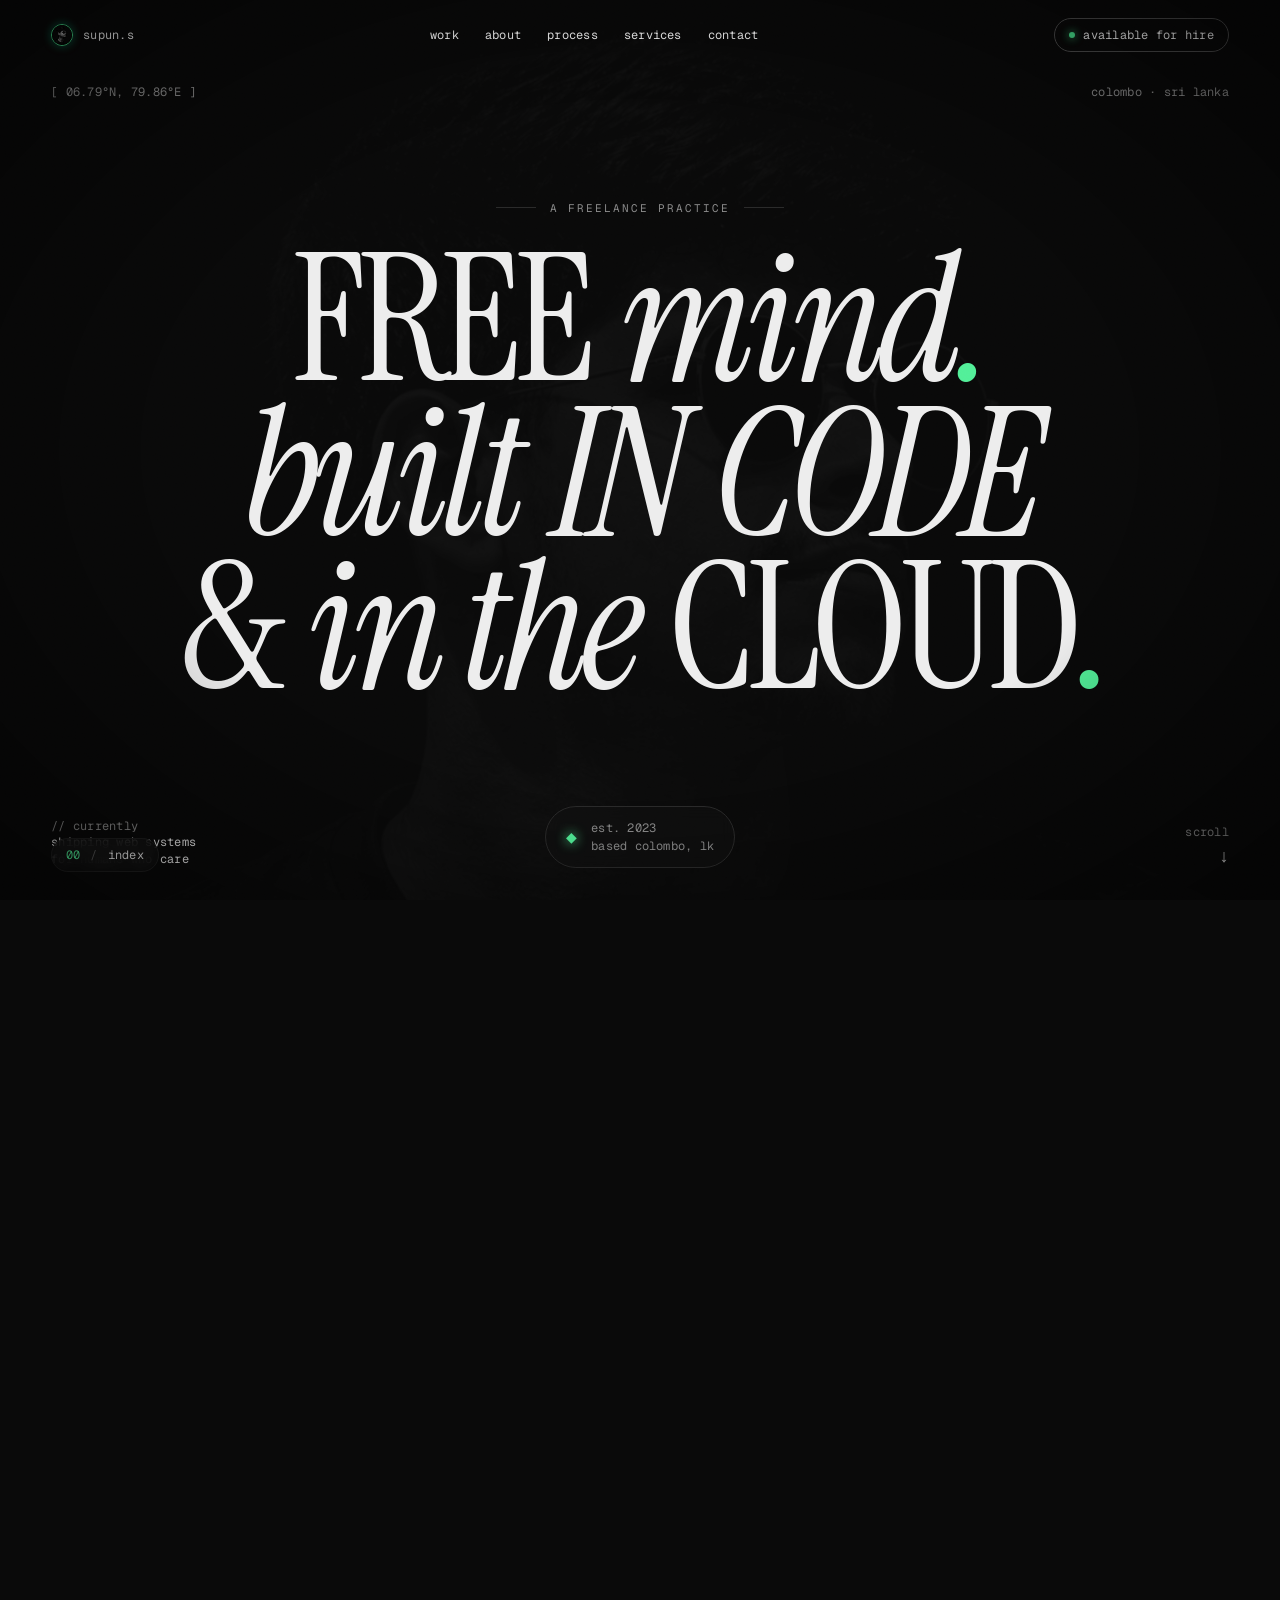
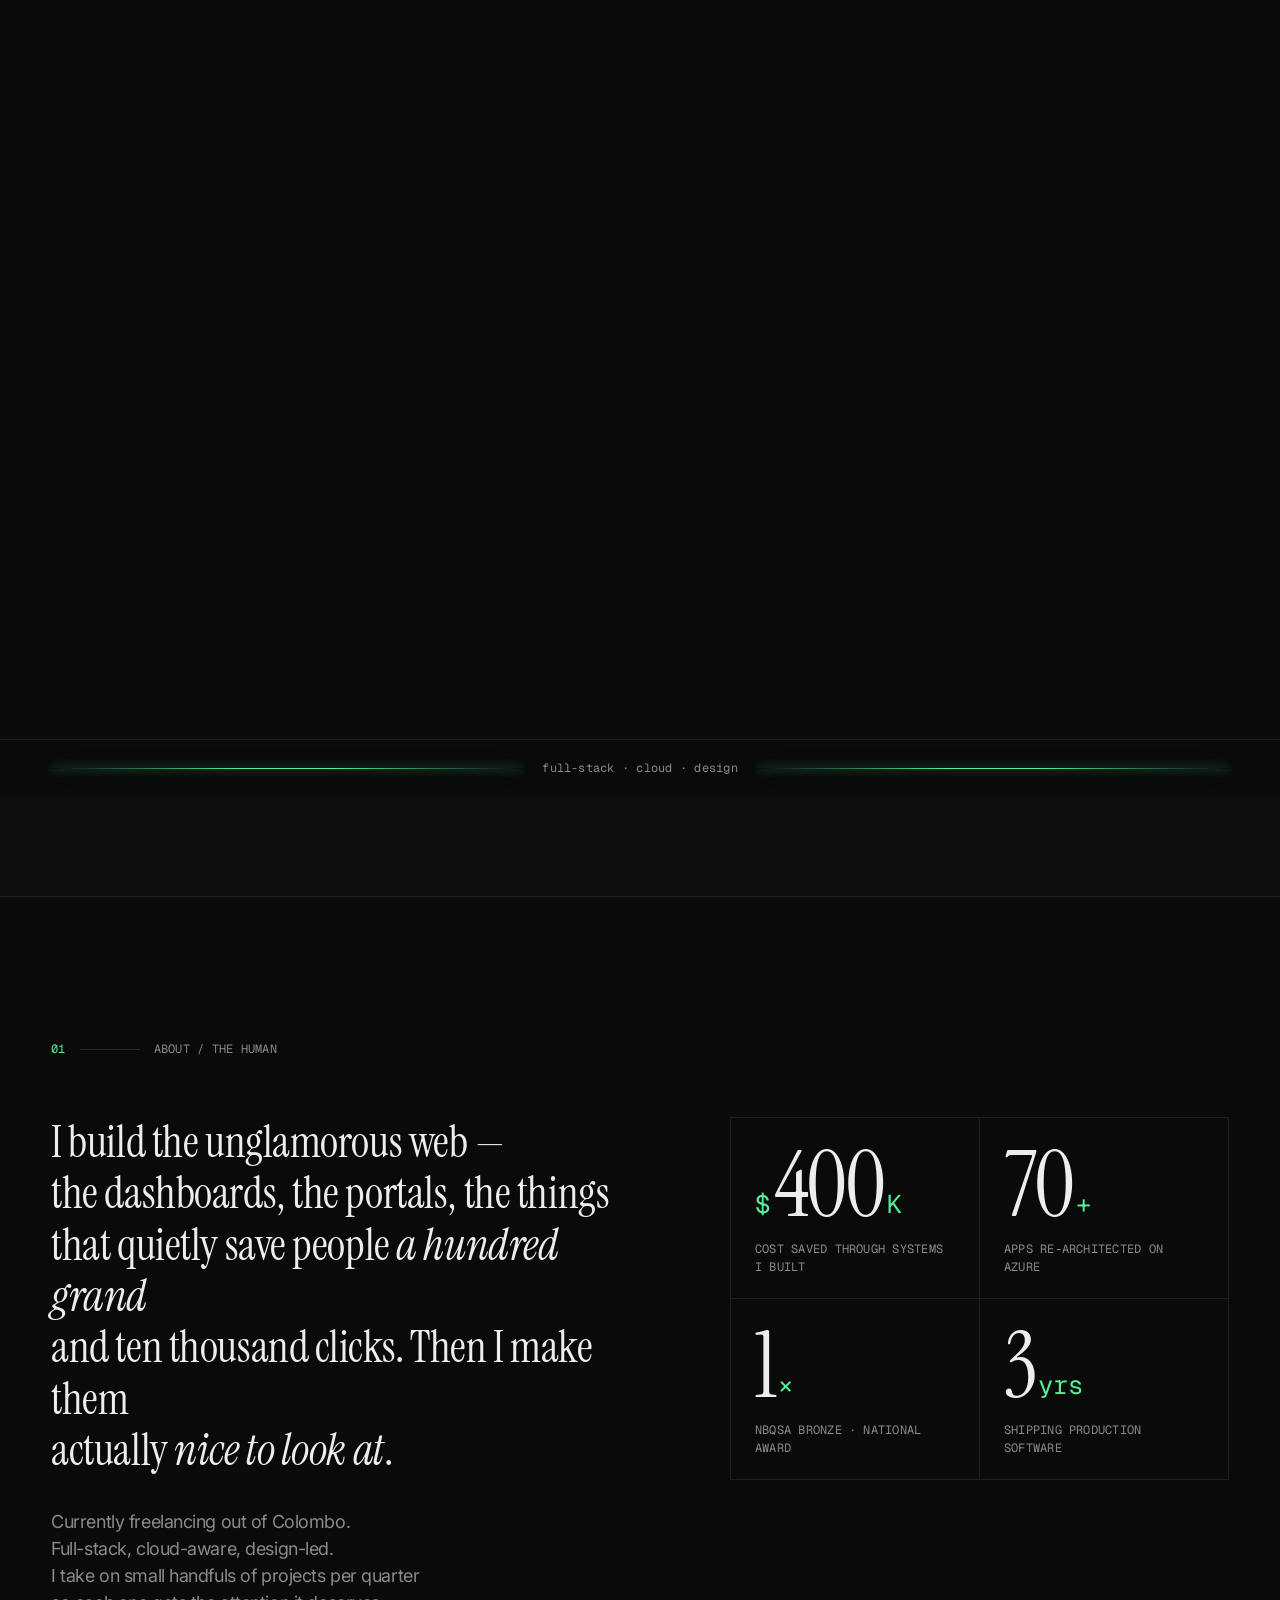
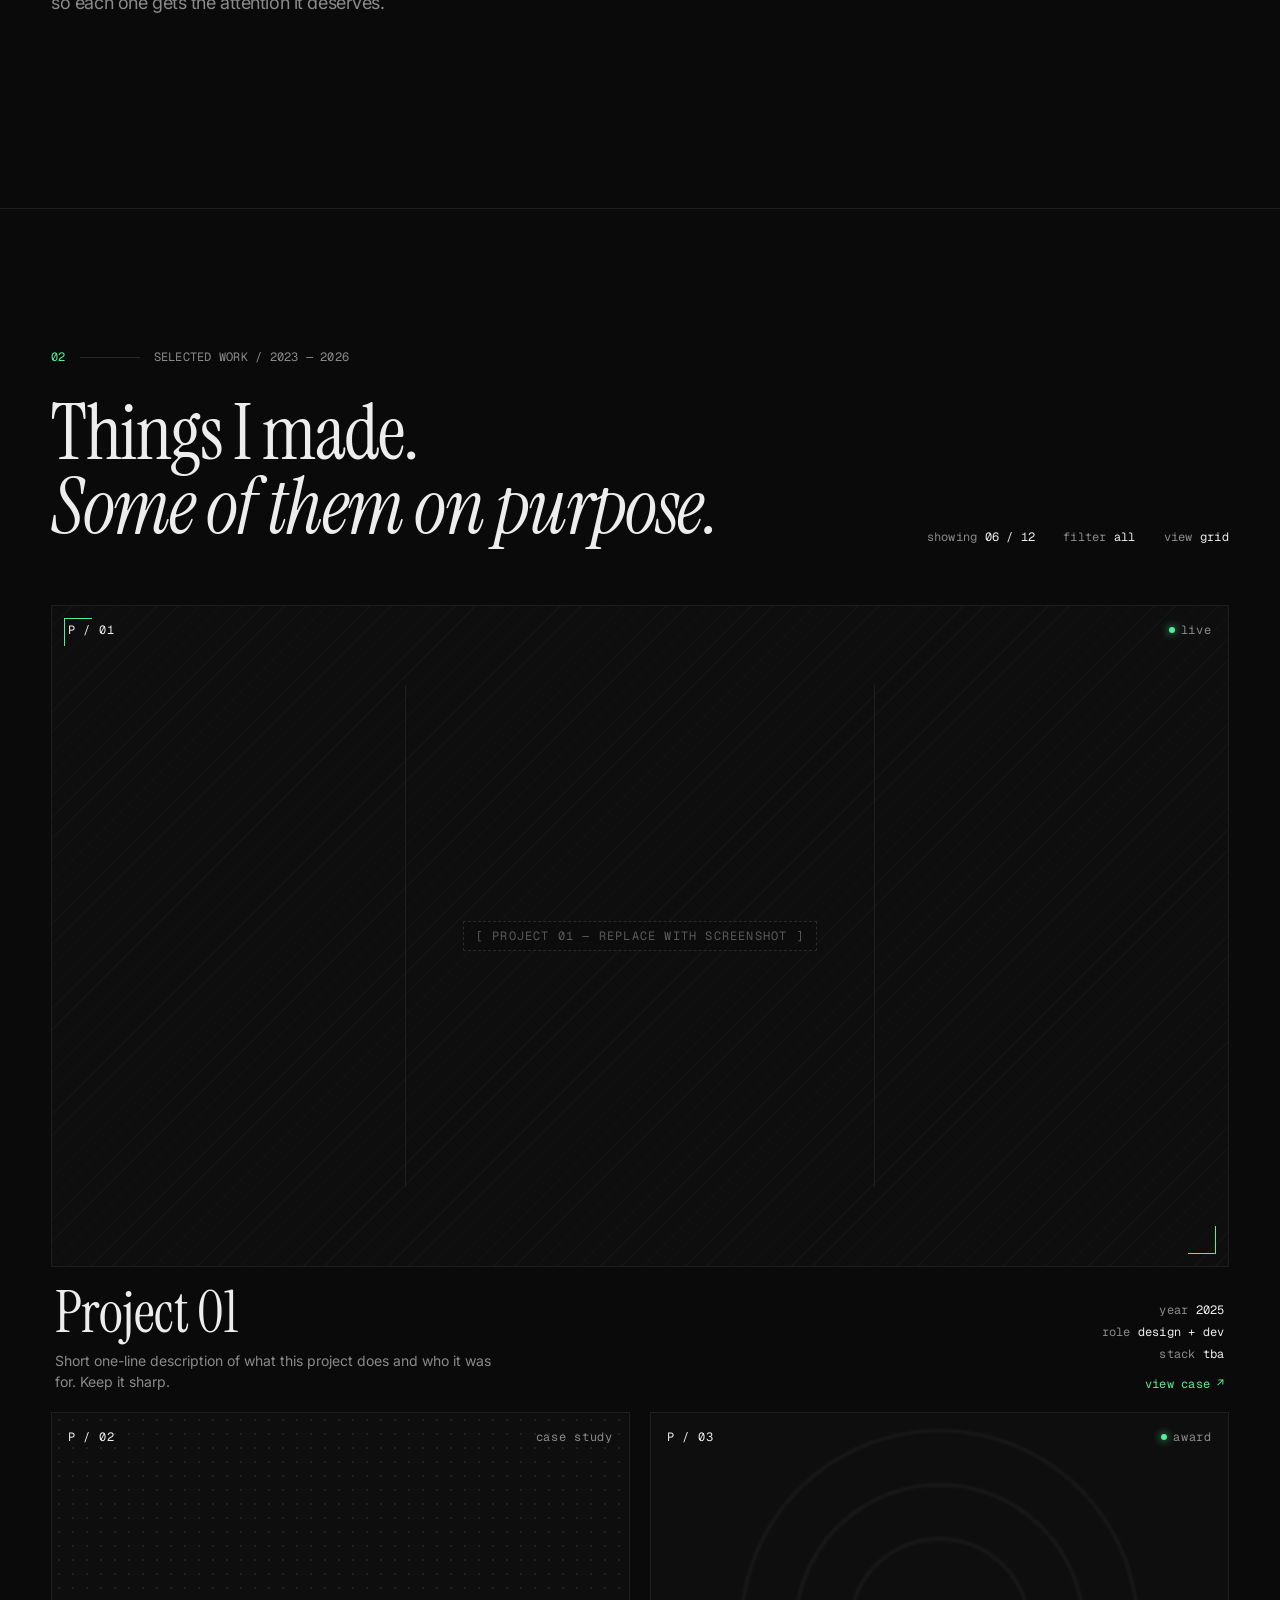
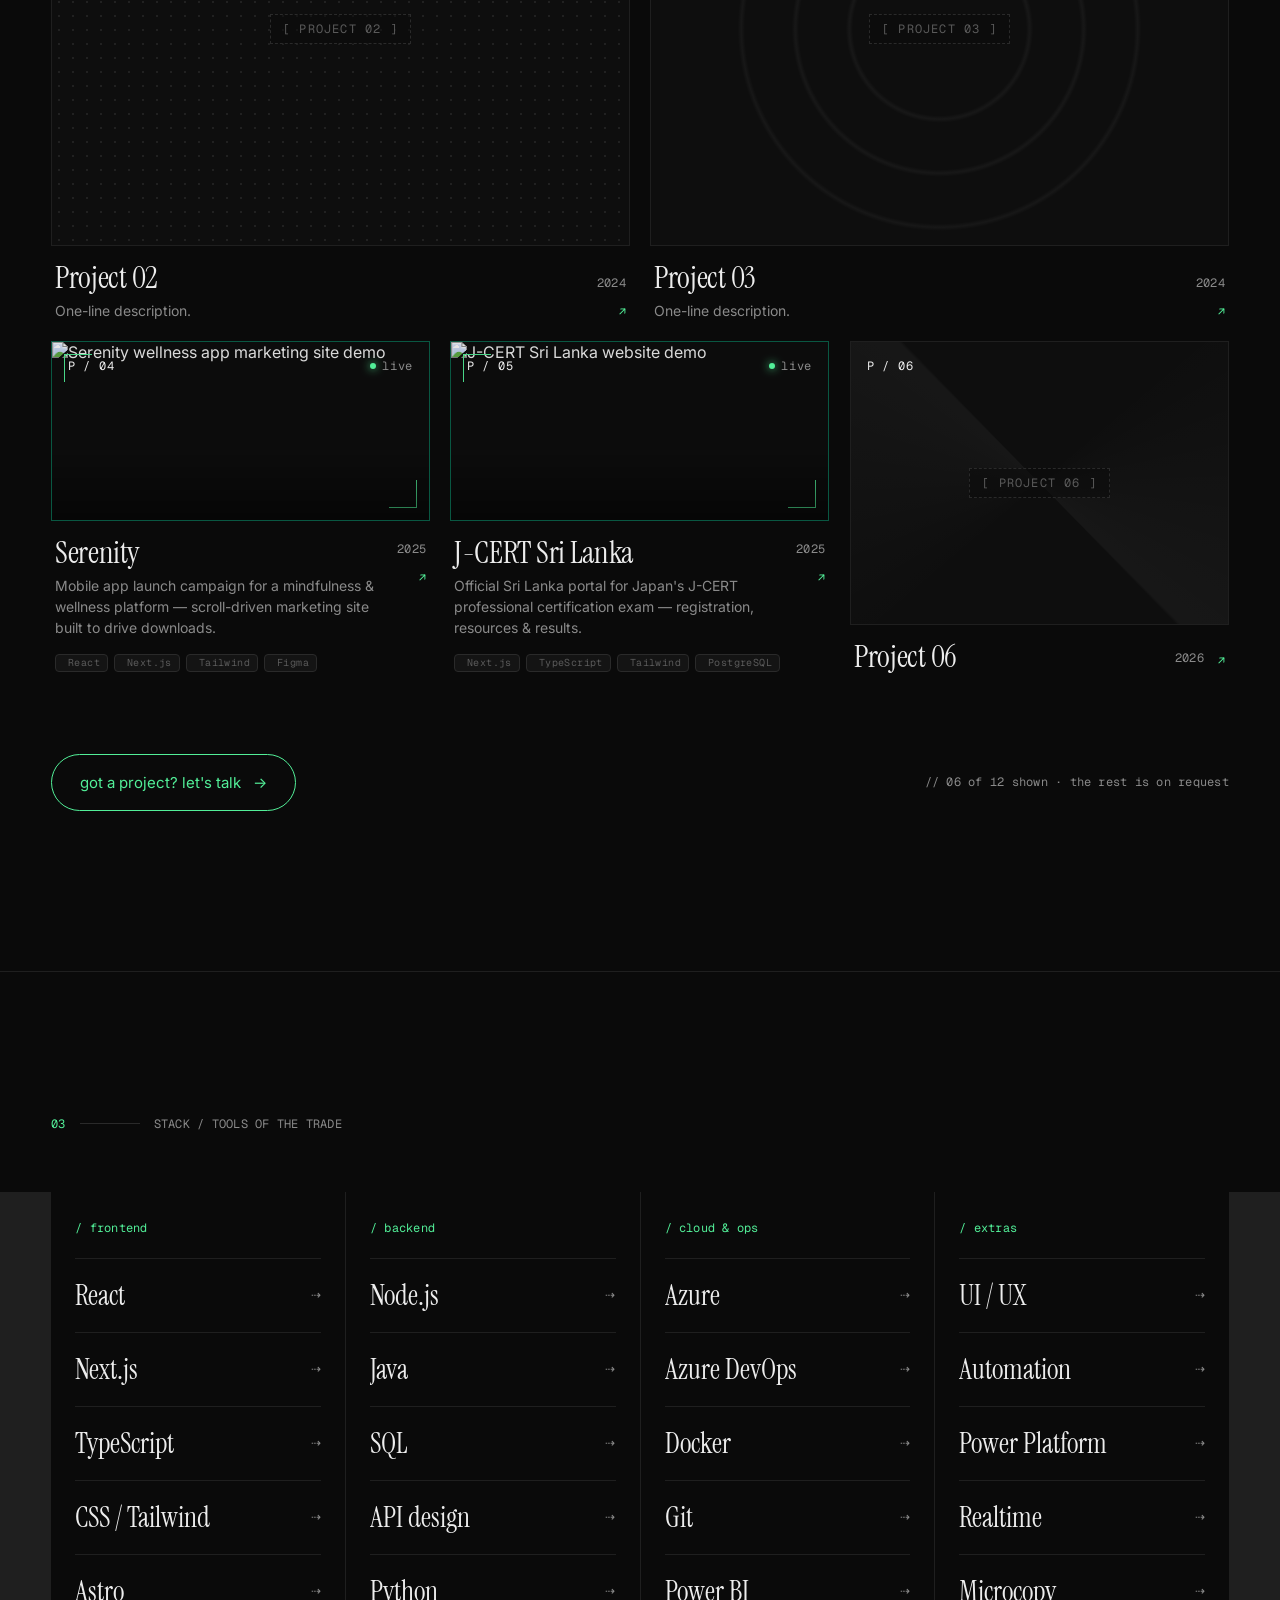
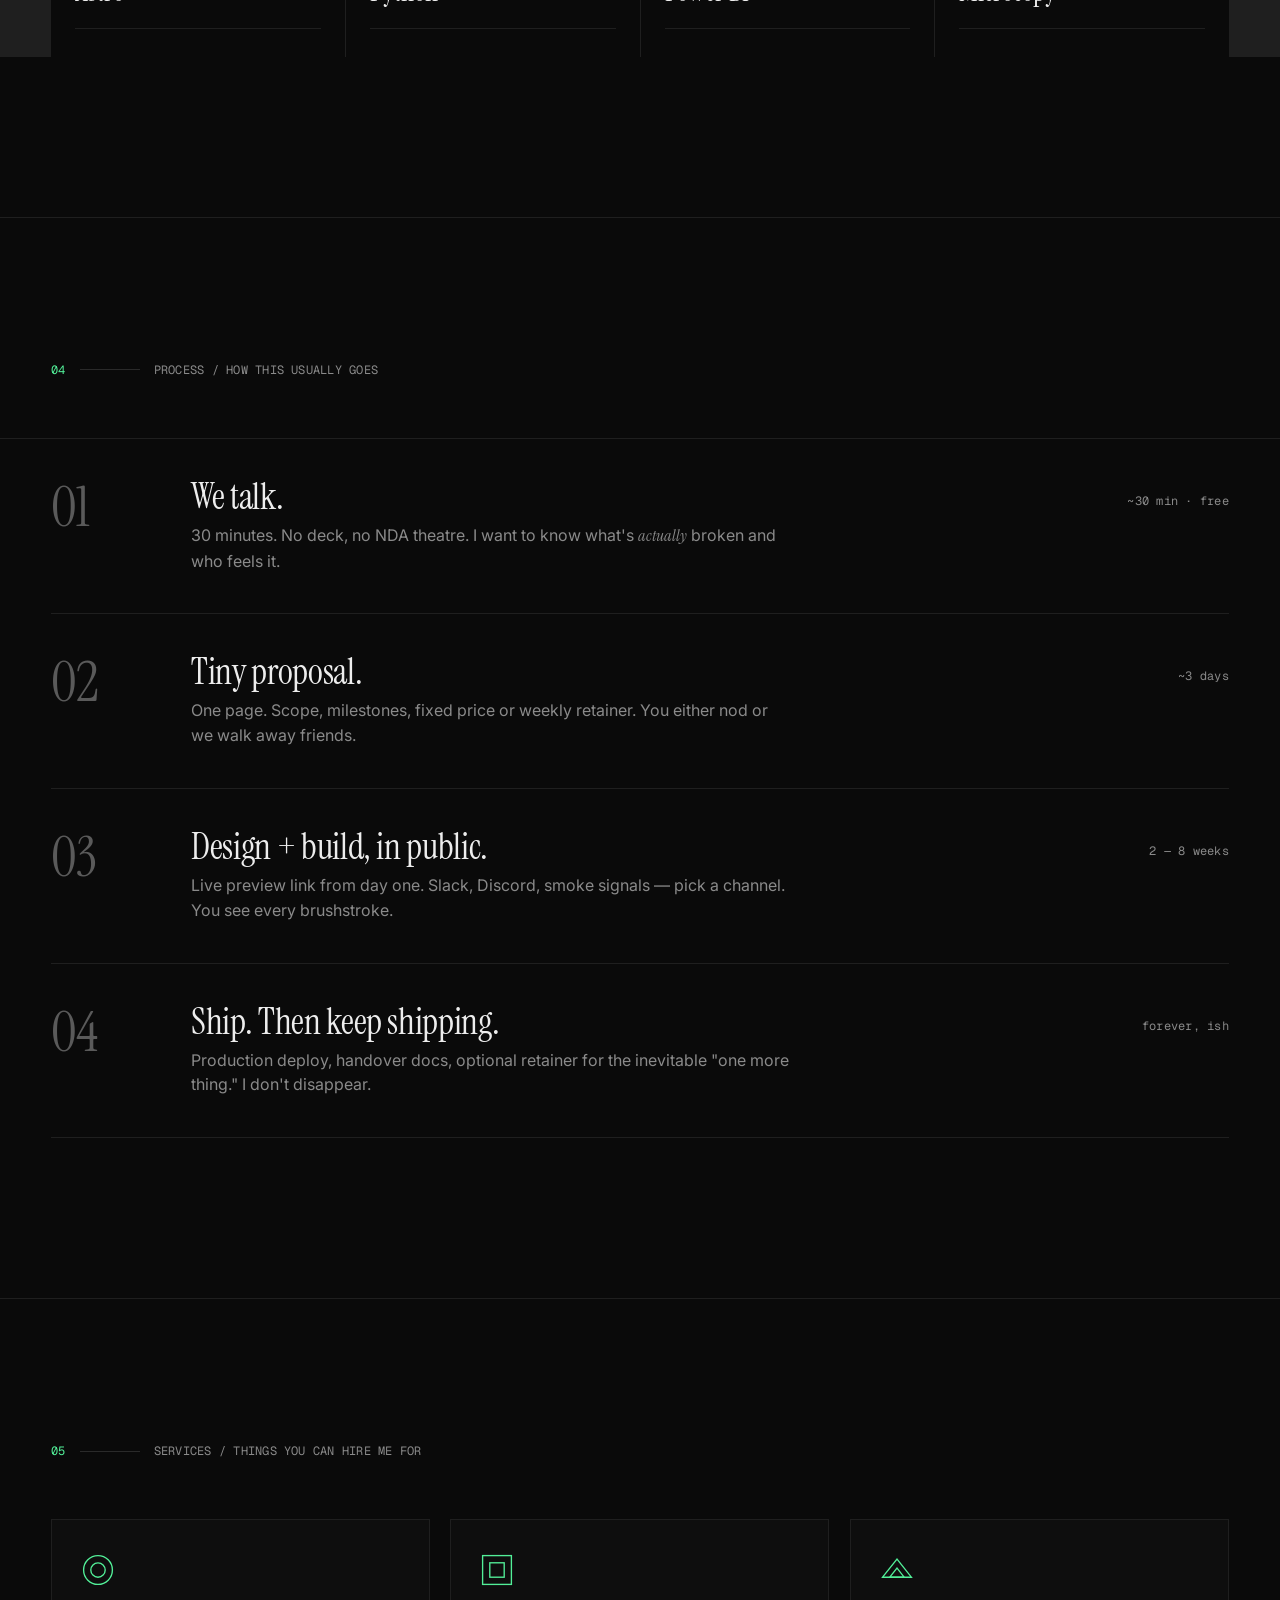
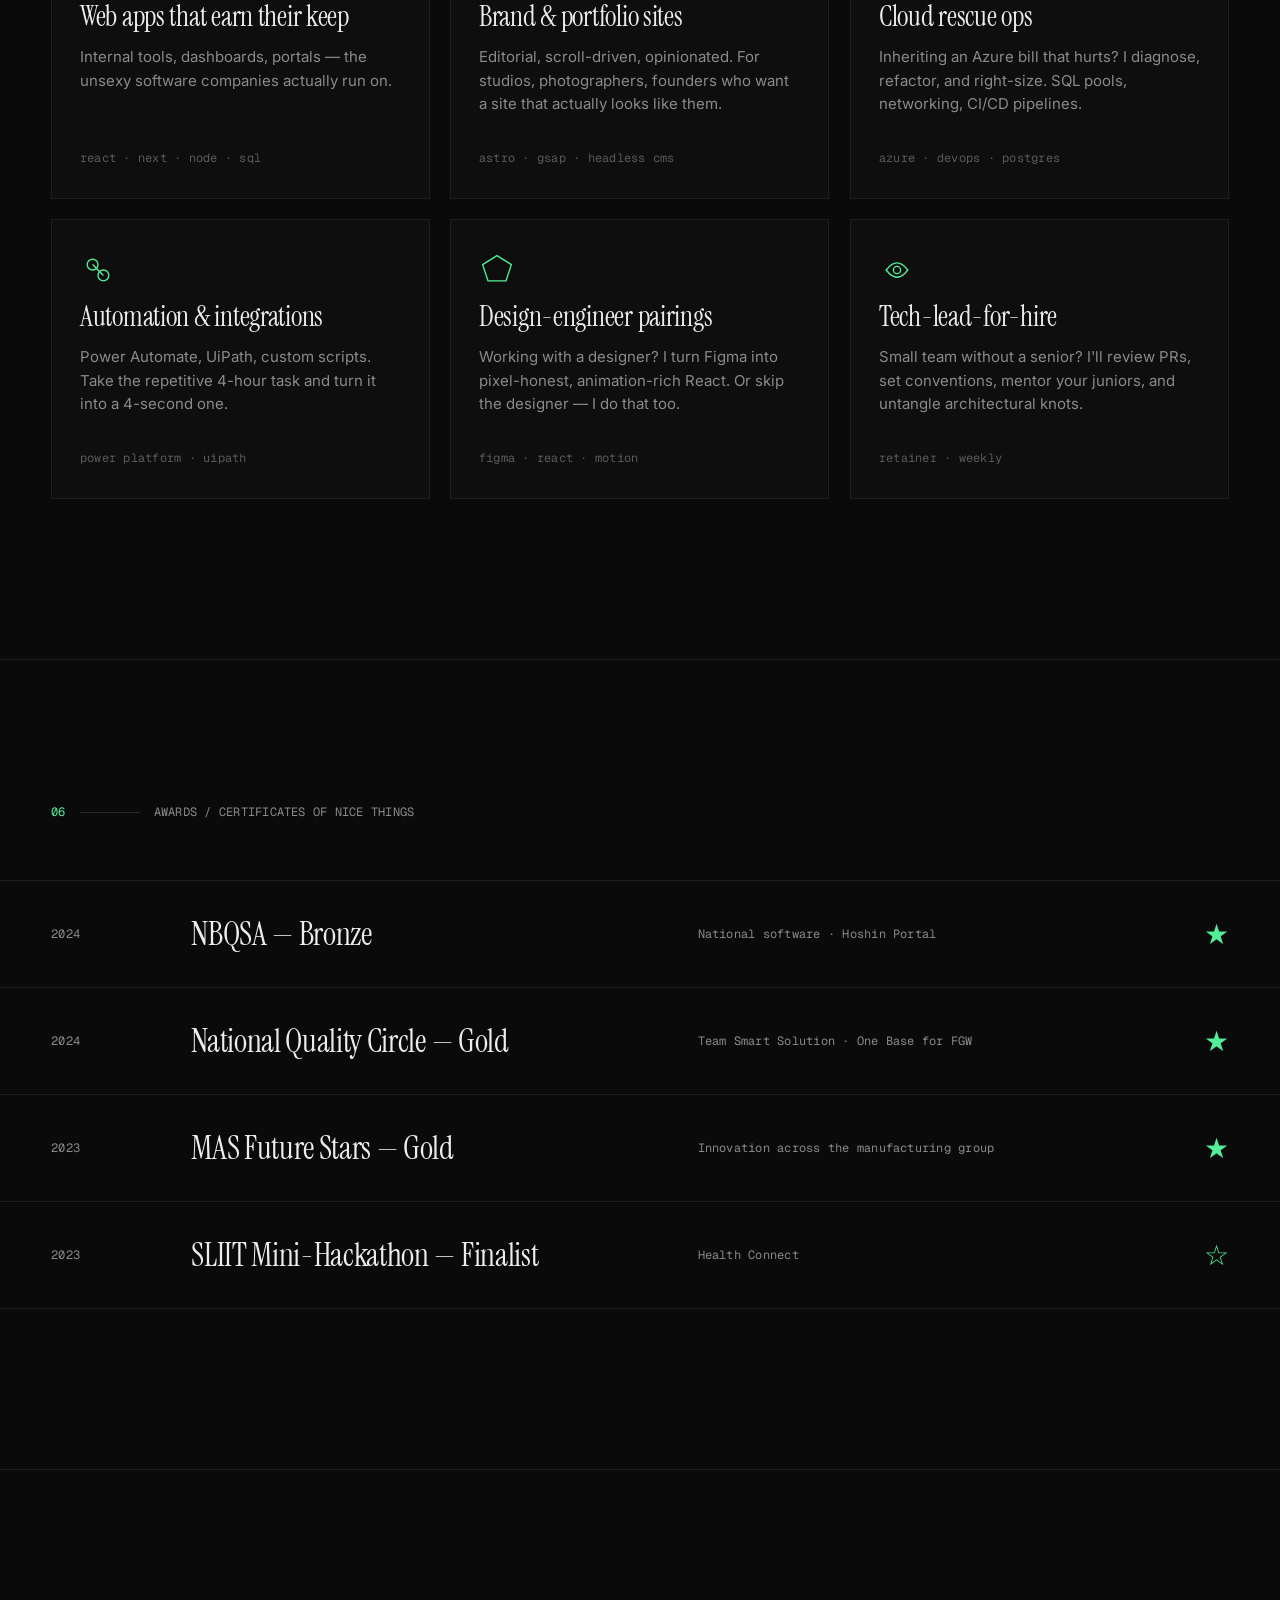
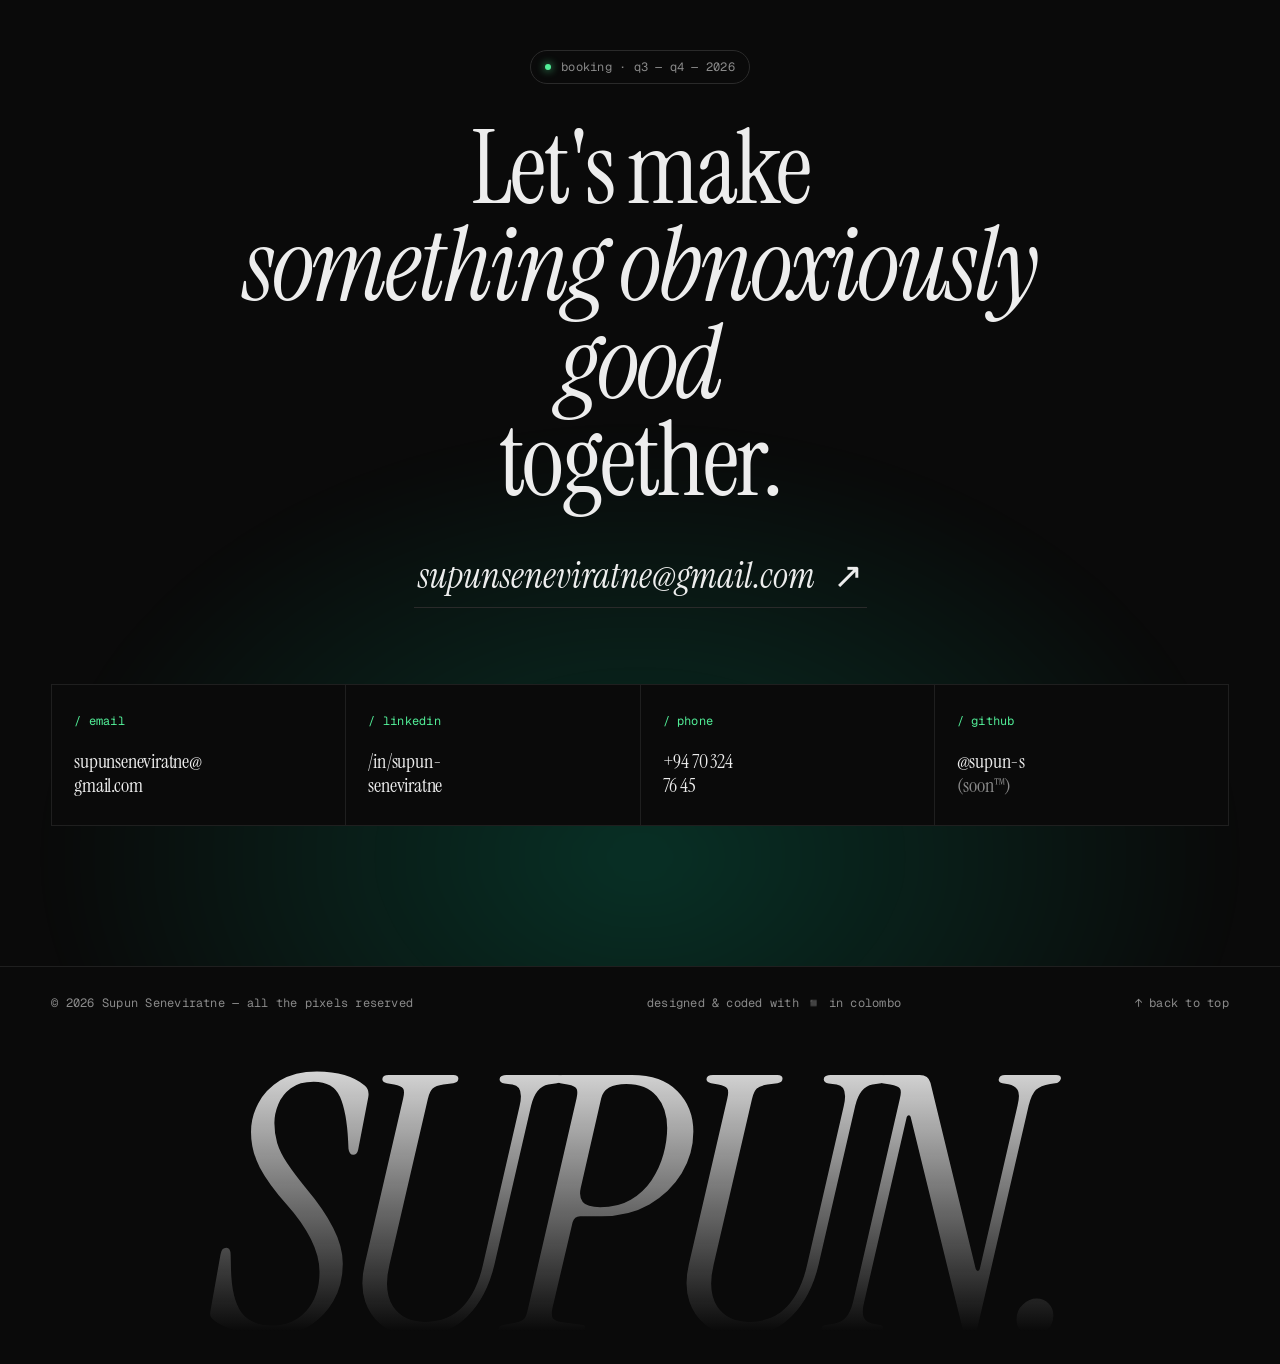
==== commit 529e22f2: "Enhance project display with detailed descriptions and tech stack for Serenity and J-CERT Sri Lanka;" ====
--- a/project/index.html
+++ b/project/index.html
@@ -3,7 +3,7 @@
 <head>
 <meta charset="utf-8" />
 <meta name="viewport" content="width=device-width,initial-scale=1" />
-<title>Supun.Dev</title>
+<title>Supun.dev</title>
 <meta name="description" content="Freelance developer based in Colombo, Sri Lanka. Full-stack, cloud-aware, design-led. Web apps, brand sites, cloud rescue ops." />
 <meta property="og:title" content="Supun Seneviratne — Developer & Digital Craftsman" />
 <meta property="og:description" content="Freelance developer based in Colombo, Sri Lanka. Full-stack, cloud-aware, design-led." />
@@ -320,18 +320,29 @@
     </a>
 
     <!-- Project 04 — third -->
-    <a class="proj proj-third" href="#" data-tilt>
+    <a class="proj proj-third proj-gif" href="https://serenityuk.netlify.app/" target="_blank" rel="noopener noreferrer" data-tilt>
       <div class="proj-frame">
         <div class="proj-tag mono">
           <span class="proj-num">P / 04</span>
-        </div>
-        <div class="proj-art proj-art-04" aria-hidden="true">
-          <div class="ph-grid-mini"></div>
-          <div class="ph-center mono">[ project 04 ]</div>
-        </div>
-      </div>
-      <div class="proj-info compact">
-        <h3 class="proj-name">Project 04</h3>
+          <span class="proj-status"><span class="ping" aria-hidden="true"></span>live</span>
+        </div>
+        <div class="proj-art proj-art-04">
+          <img src="uploads/proj2.gif" alt="Serenity wellness app marketing site demo" class="proj-screenshot" loading="lazy" decoding="async" />
+          <div class="ph-corner tl" aria-hidden="true"></div>
+          <div class="ph-corner br" aria-hidden="true"></div>
+        </div>
+      </div>
+      <div class="proj-info proj-info-stack">
+        <div class="proj-info-l">
+          <h3 class="proj-name">Serenity</h3>
+          <p class="proj-desc">Mobile app launch campaign for a mindfulness &amp; wellness platform — scroll-driven marketing site built to drive downloads.</p>
+          <div class="proj-stack" aria-label="Tech stack">
+            <span class="proj-stack-icon" title="React"><iconify-icon icon="simple-icons:react" width="14" height="14"></iconify-icon><span>React</span></span>
+            <span class="proj-stack-icon" title="Next.js"><iconify-icon icon="simple-icons:nextdotjs" width="14" height="14"></iconify-icon><span>Next.js</span></span>
+            <span class="proj-stack-icon" title="Tailwind CSS"><iconify-icon icon="simple-icons:tailwindcss" width="14" height="14"></iconify-icon><span>Tailwind</span></span>
+            <span class="proj-stack-icon" title="Figma"><iconify-icon icon="simple-icons:figma" width="14" height="14"></iconify-icon><span>Figma</span></span>
+          </div>
+        </div>
         <div class="proj-info-r mono"><span class="dim">2025</span><span class="proj-cta">↗</span></div>
       </div>
     </a>
@@ -349,8 +360,17 @@
           <div class="ph-corner br" aria-hidden="true"></div>
         </div>
       </div>
-      <div class="proj-info compact">
-        <h3 class="proj-name">J-CERT Sri Lanka</h3>
+      <div class="proj-info proj-info-stack">
+        <div class="proj-info-l">
+          <h3 class="proj-name">J-CERT Sri Lanka</h3>
+          <p class="proj-desc">Official Sri Lanka portal for Japan's J-CERT professional certification exam — registration, resources &amp; results.</p>
+          <div class="proj-stack" aria-label="Tech stack">
+            <span class="proj-stack-icon" title="Next.js"><iconify-icon icon="simple-icons:nextdotjs" width="14" height="14"></iconify-icon><span>Next.js</span></span>
+            <span class="proj-stack-icon" title="TypeScript"><iconify-icon icon="simple-icons:typescript" width="14" height="14"></iconify-icon><span>TypeScript</span></span>
+            <span class="proj-stack-icon" title="Tailwind CSS"><iconify-icon icon="simple-icons:tailwindcss" width="14" height="14"></iconify-icon><span>Tailwind</span></span>
+            <span class="proj-stack-icon" title="PostgreSQL"><iconify-icon icon="simple-icons:postgresql" width="14" height="14"></iconify-icon><span>PostgreSQL</span></span>
+          </div>
+        </div>
         <div class="proj-info-r mono"><span class="dim">2025</span><span class="proj-cta">↗</span></div>
       </div>
     </a>
--- a/project/styles.css
+++ b/project/styles.css
@@ -675,6 +675,54 @@
 }
 .proj:hover .proj-cta{ transform: translate(2px, -2px); }
 
+/* proj info with stack row */
+.proj-info-stack{
+  display: grid;
+  grid-template-columns: 1fr auto;
+  gap: 12px;
+  align-items: start;
+  padding: 0 4px;
+}
+.proj-info-stack .proj-info-r{
+  align-content: start;
+  padding-top: 4px;
+}
+
+/* tech stack pill row */
+.proj-stack{
+  display: flex;
+  flex-wrap: wrap;
+  gap: 6px;
+  margin-top: 10px;
+}
+.proj-stack-icon{
+  display: inline-flex;
+  align-items: center;
+  gap: 5px;
+  font-family: var(--mono);
+  font-size: 10px;
+  letter-spacing: 0.04em;
+  color: var(--fg-dimmer);
+  background: var(--bg-3);
+  border: 1px solid var(--line-2);
+  border-radius: 4px;
+  padding: 3px 7px;
+  line-height: 1;
+  transition: color .2s, border-color .2s;
+}
+.proj:hover .proj-stack-icon{
+  color: var(--fg-dim);
+  border-color: rgba(0,224,164,0.3);
+}
+.proj-stack-icon iconify-icon{
+  opacity: 0.7;
+  flex-shrink: 0;
+}
+.proj:hover .proj-stack-icon iconify-icon{
+  opacity: 1;
+  color: var(--accent);
+}
+
 /* work footer */
 .work-footer{
   padding: 80px var(--pad) 0;
@@ -705,6 +753,8 @@
   .proj-feature, .proj-half, .proj-third{ grid-column: span 2; }
   .proj-info{ grid-template-columns: 1fr; gap: 6px; }
   .proj-info-r{ text-align: left; }
+  .proj-info-stack{ grid-template-columns: 1fr; }
+  .proj-info-stack .proj-info-r{ display: inline-flex; gap: 14px; align-items: center; }
 }
 
 
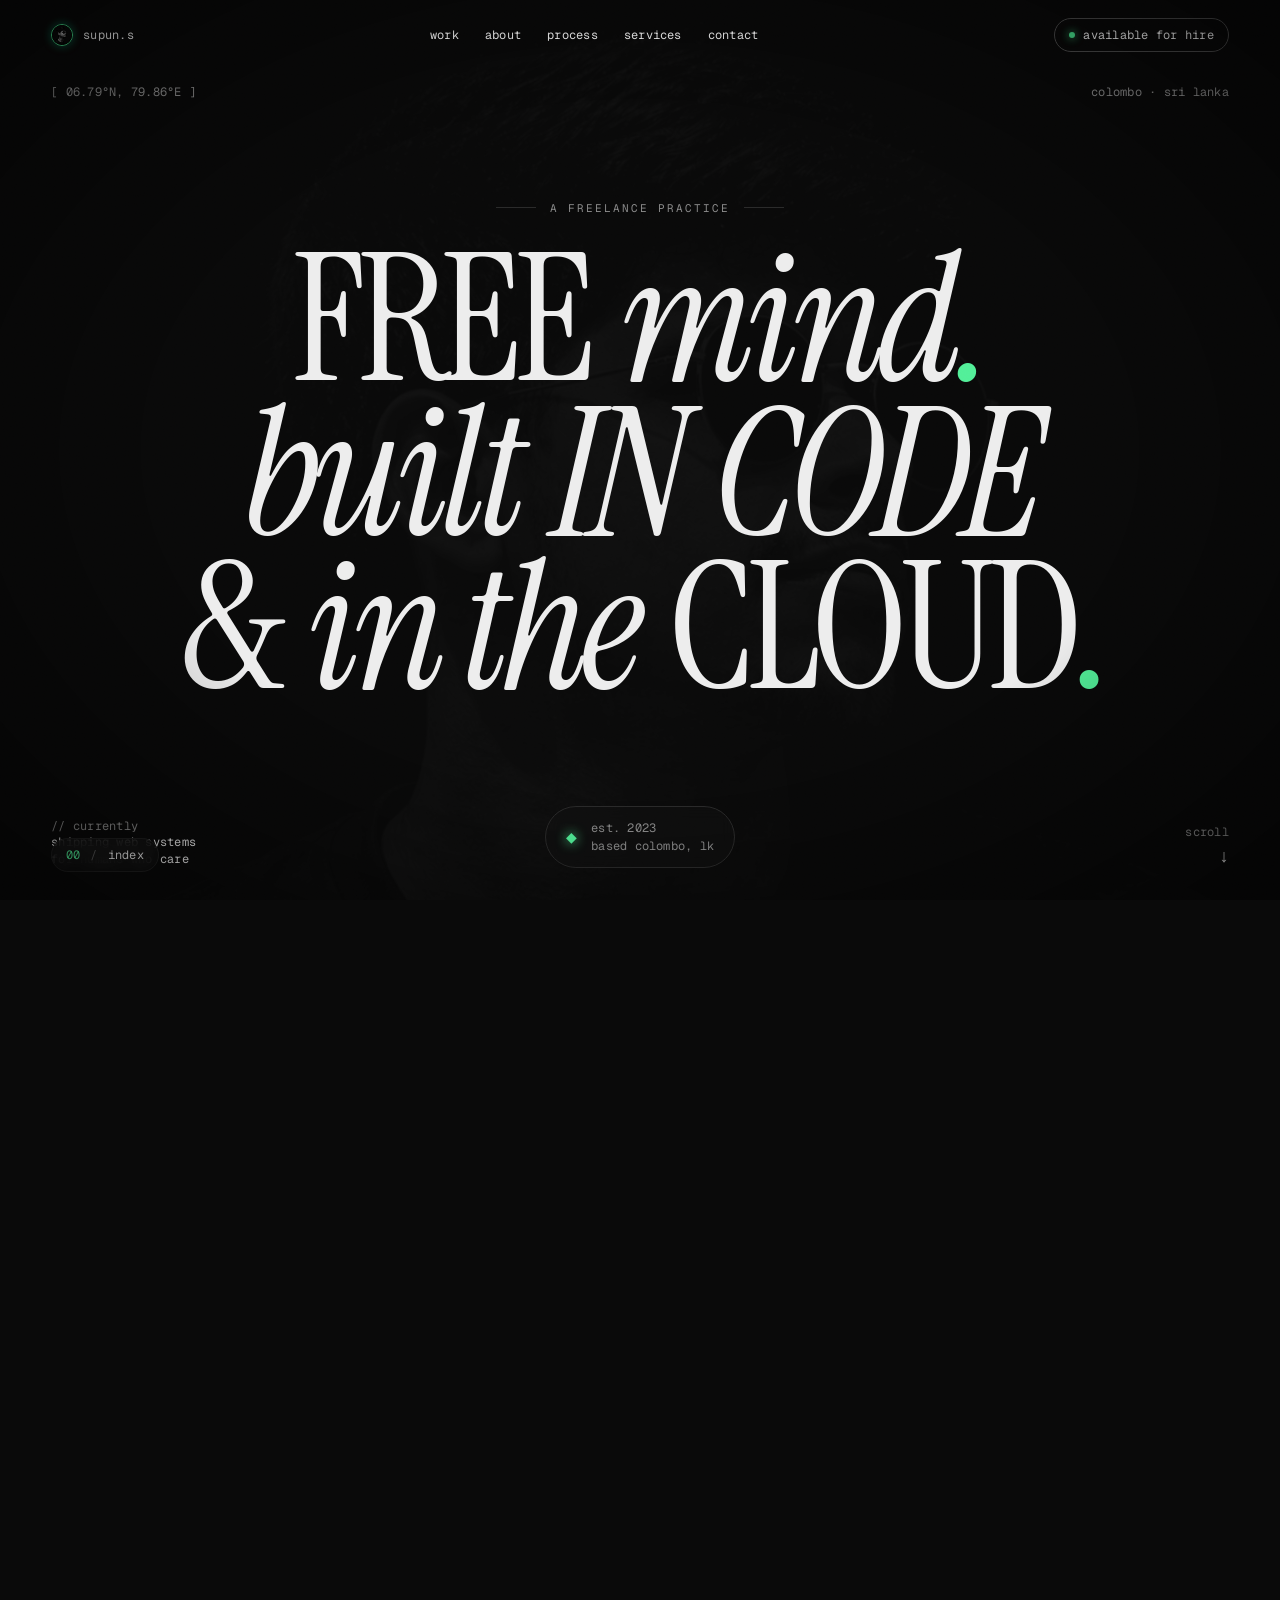
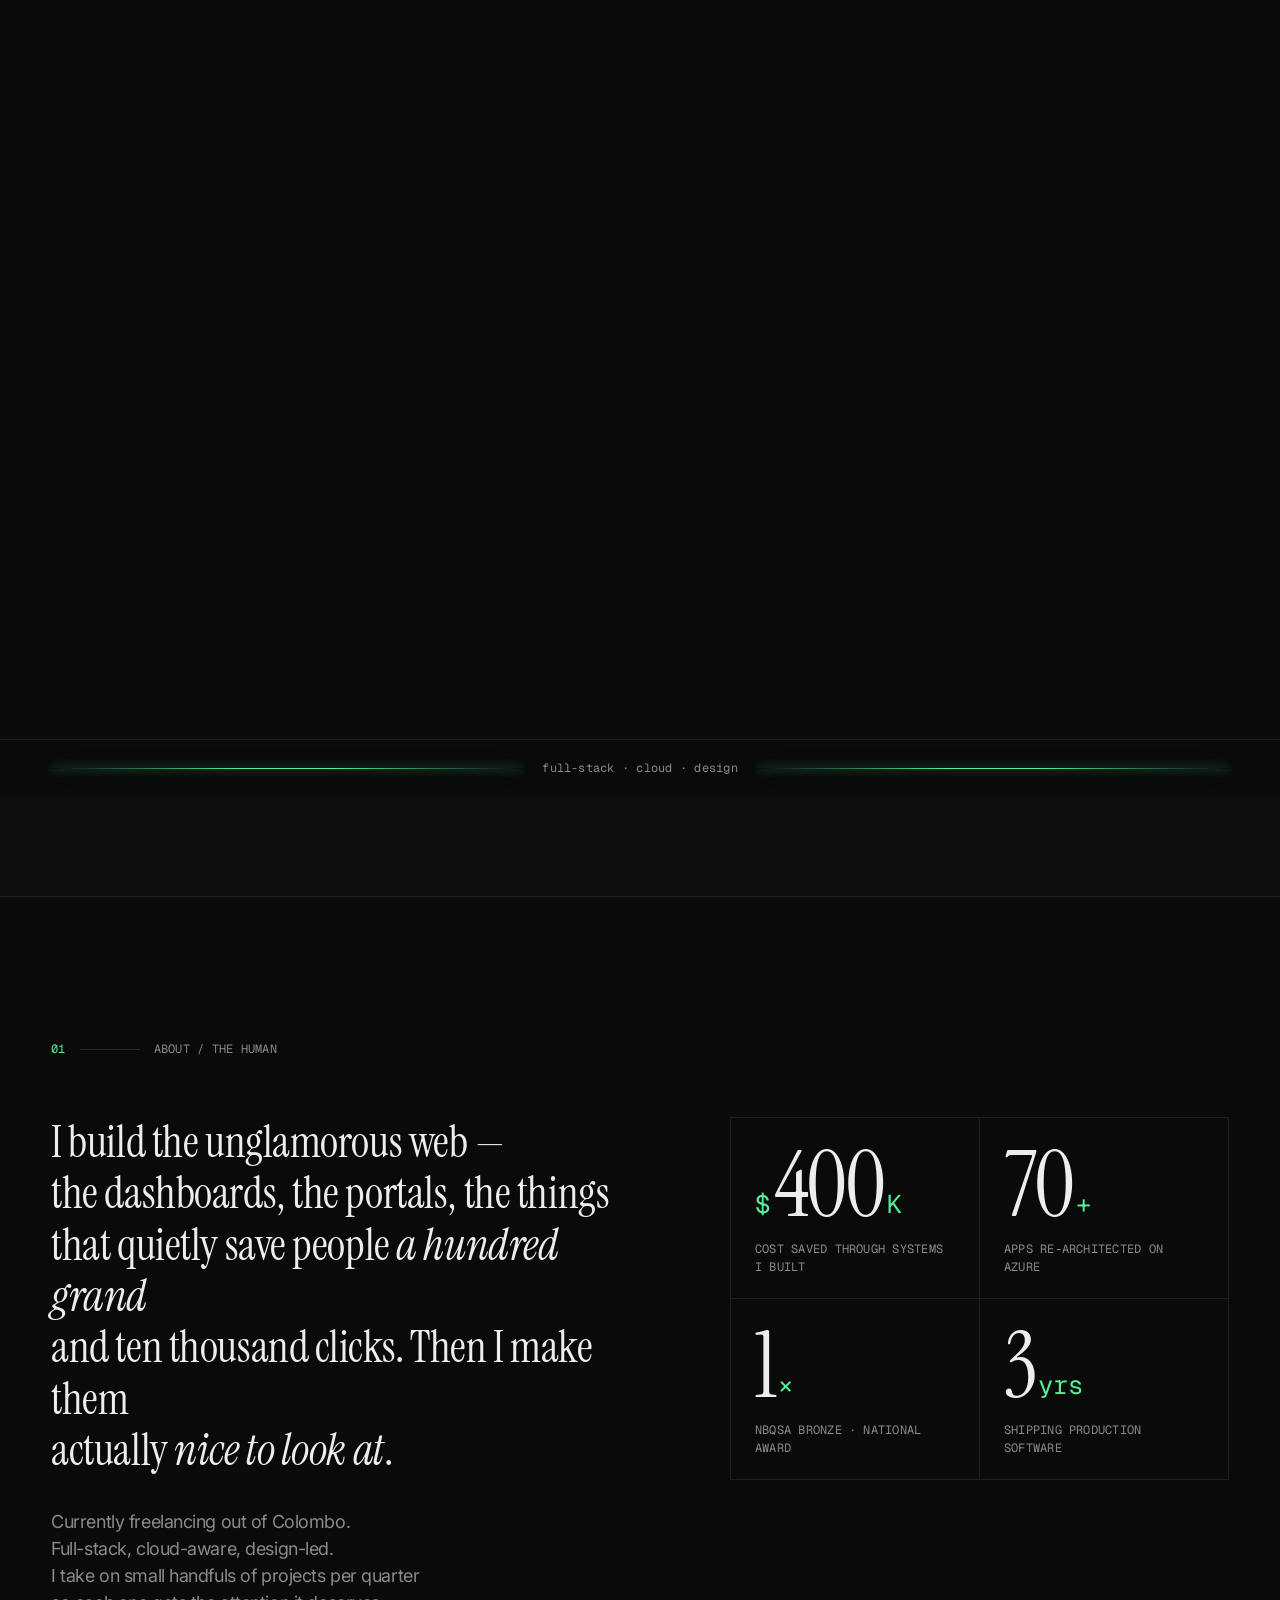
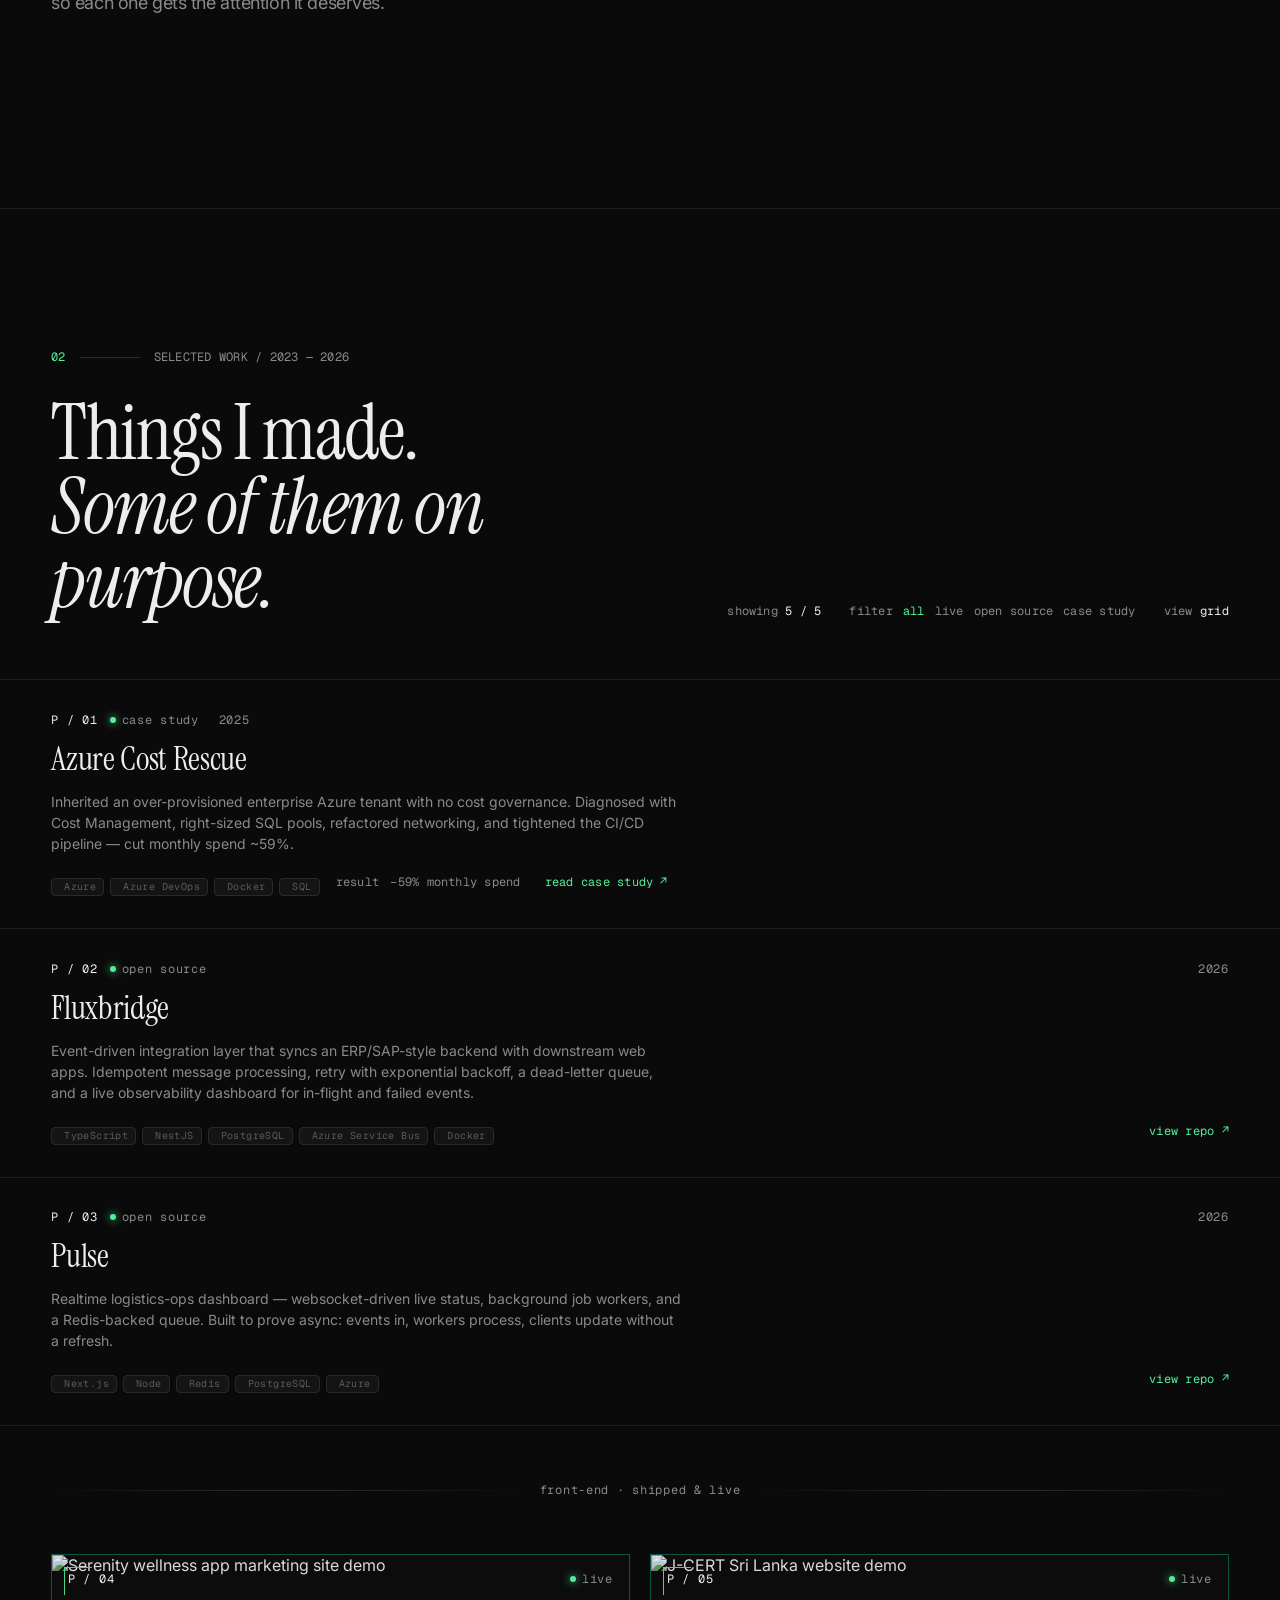
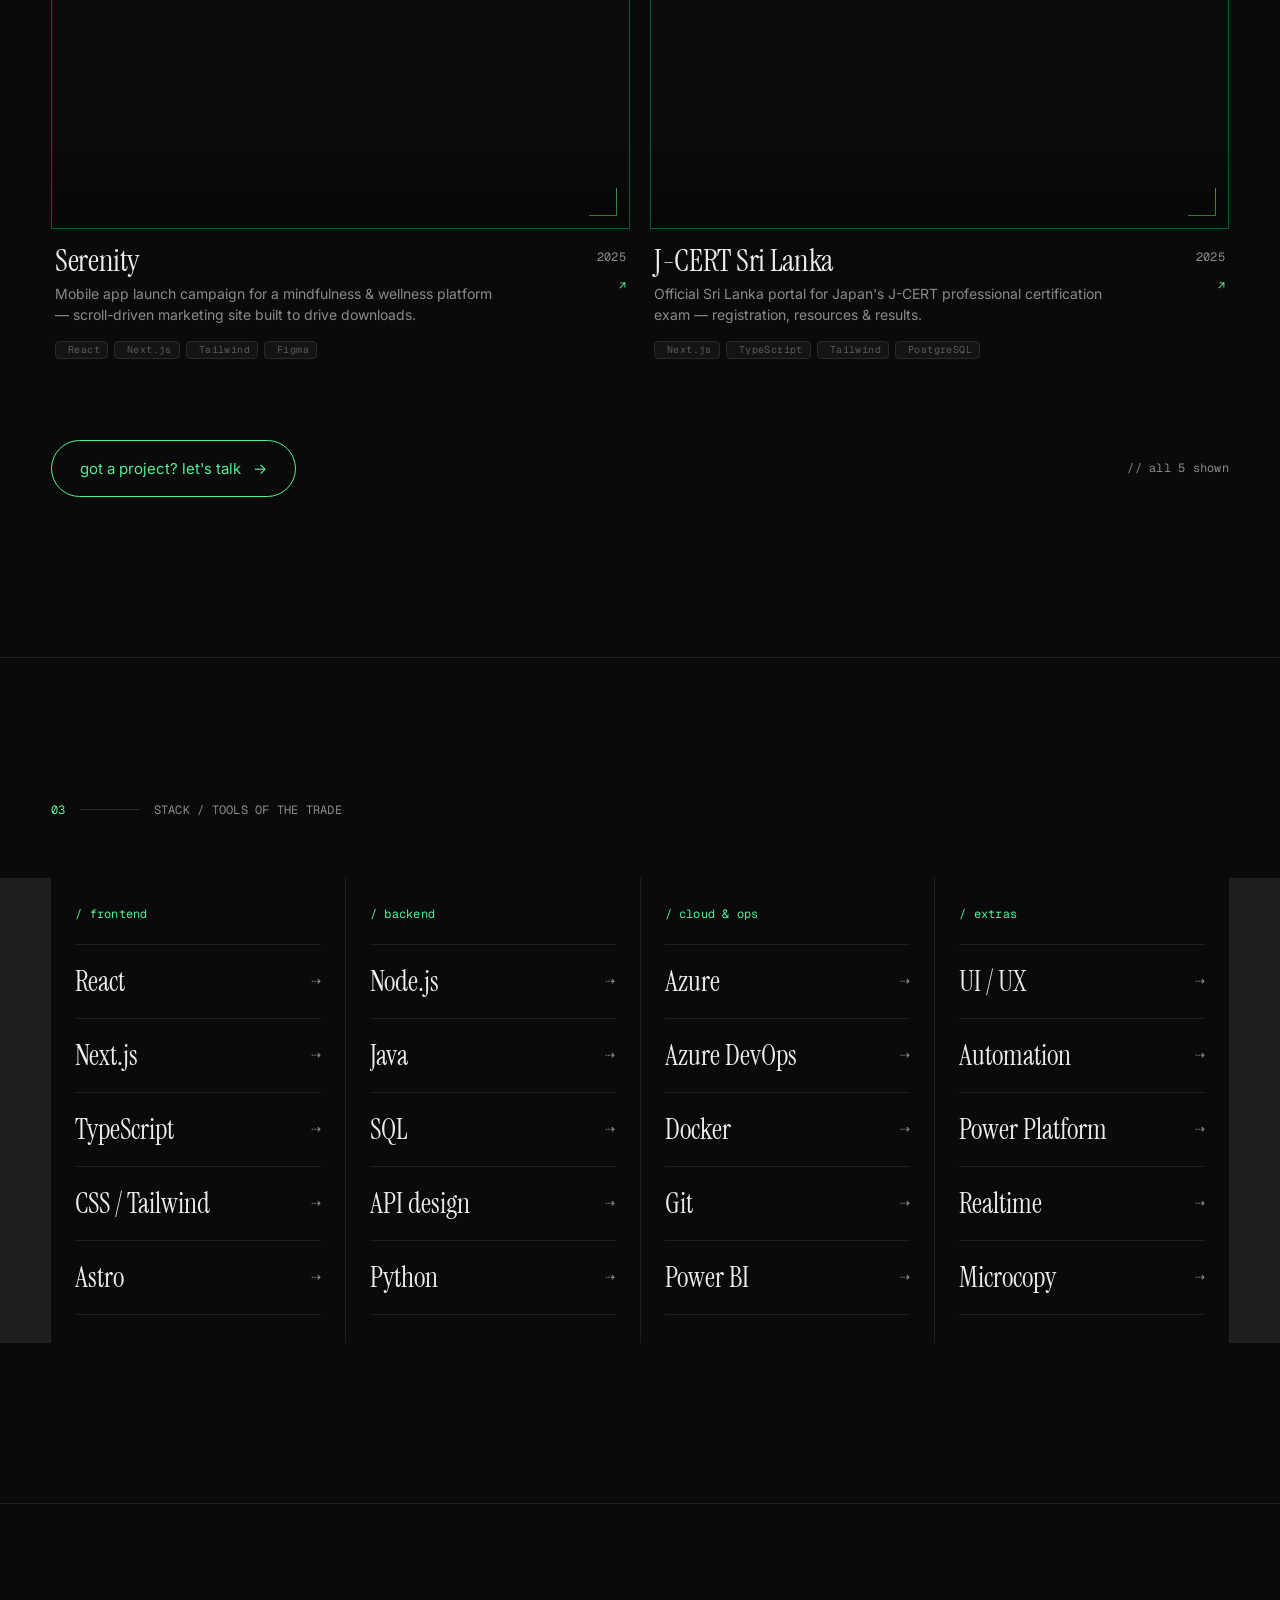
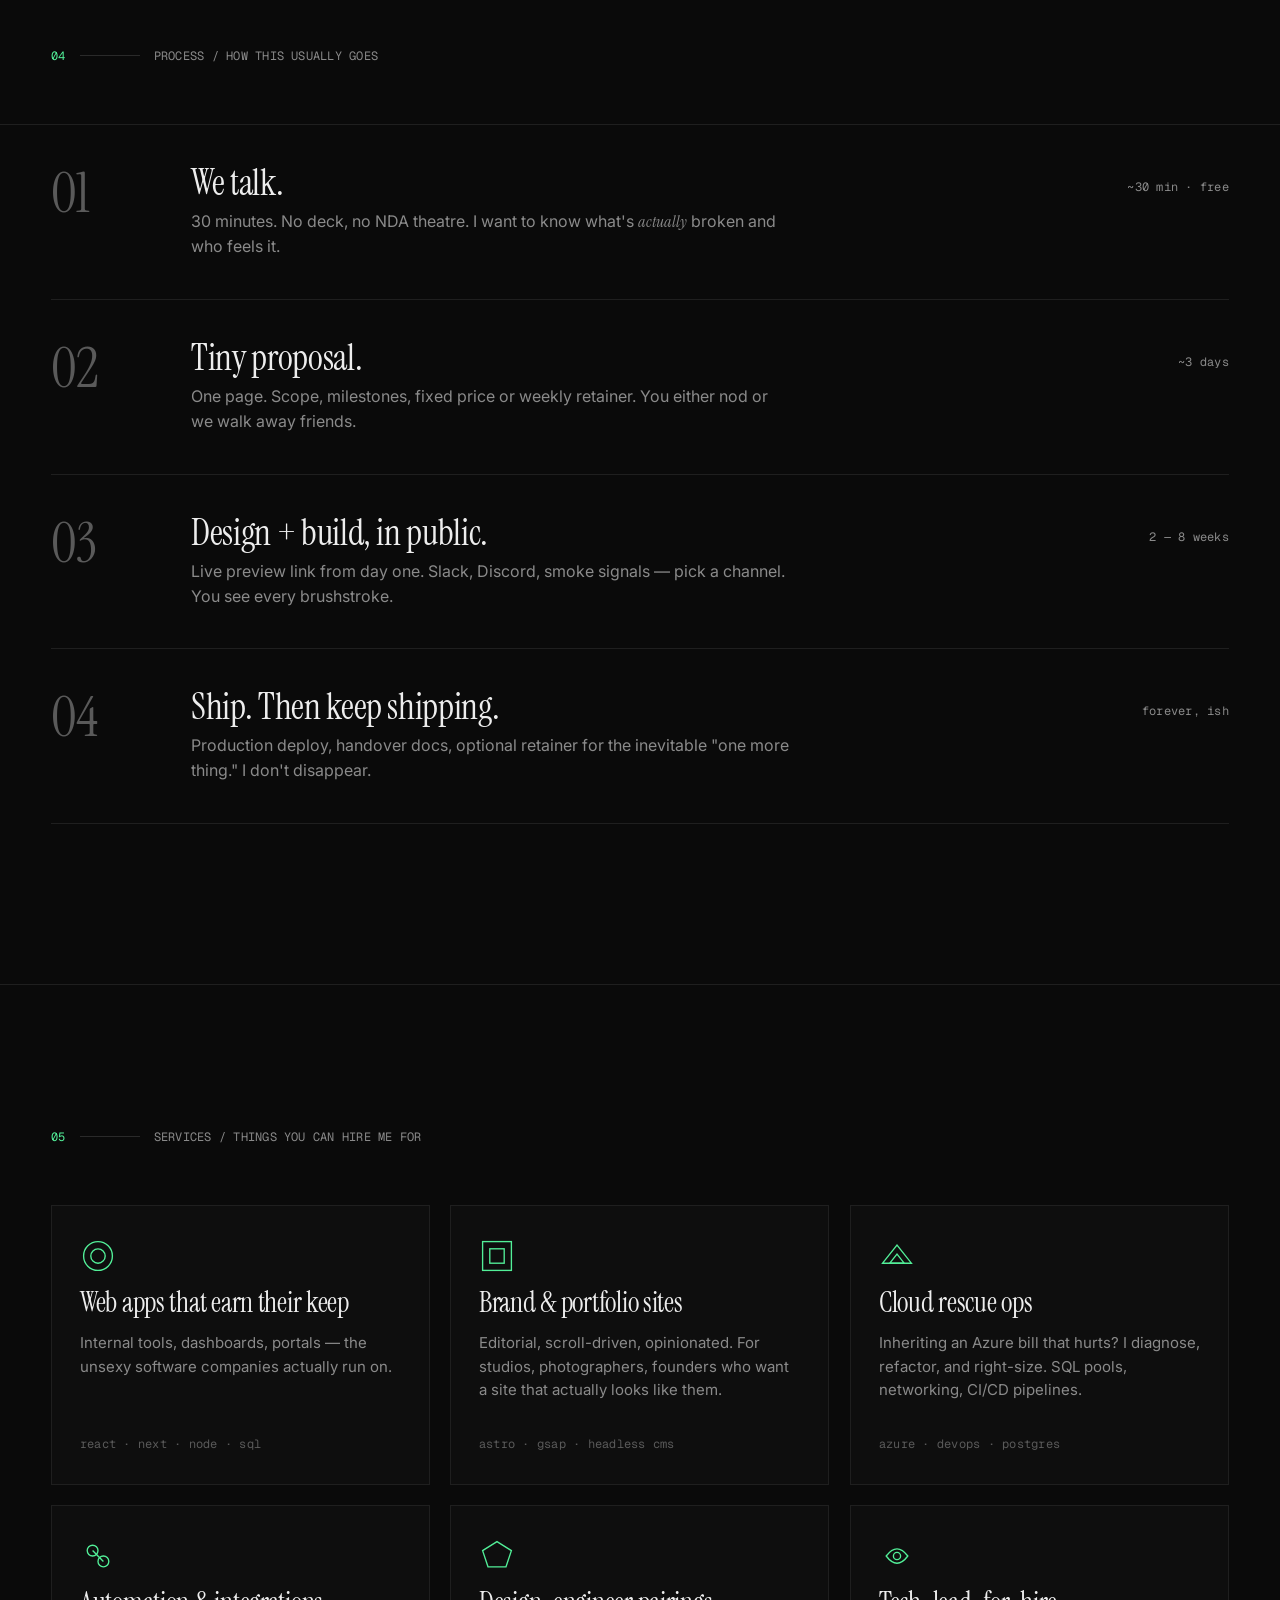
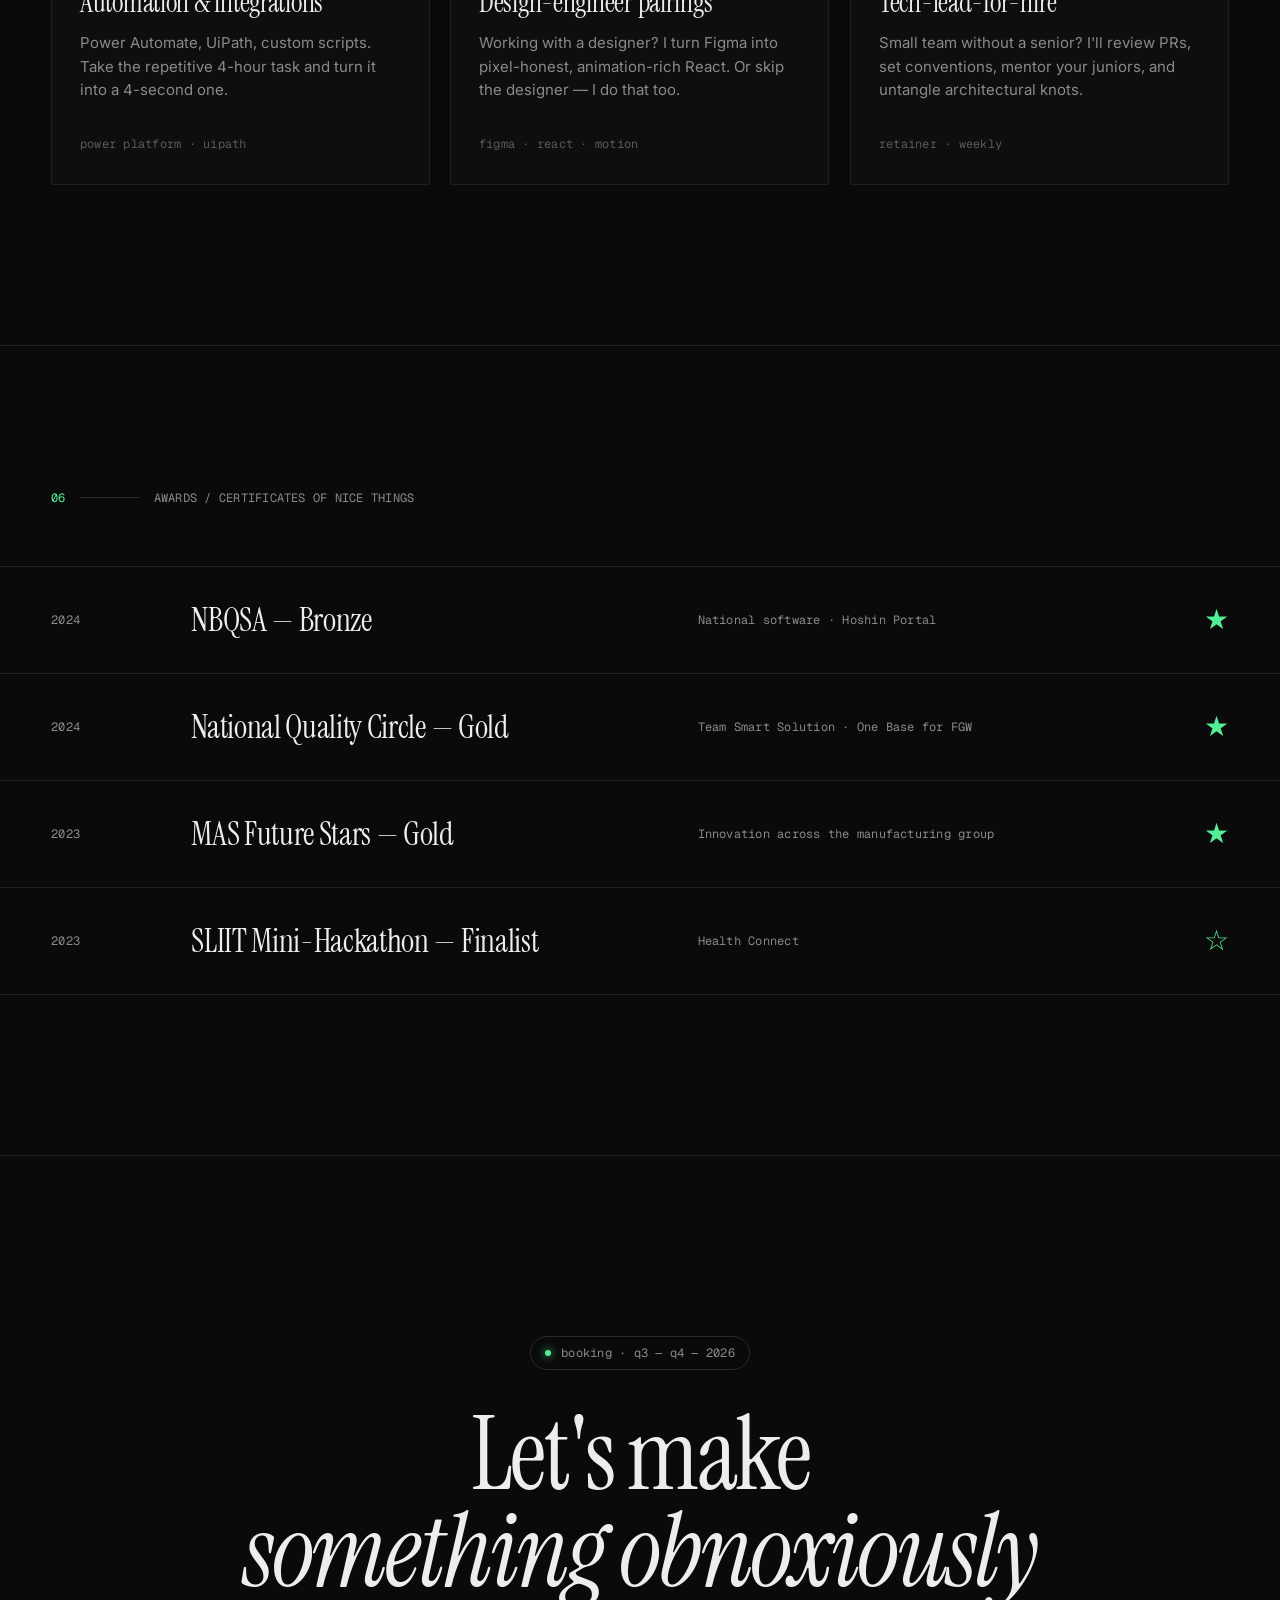
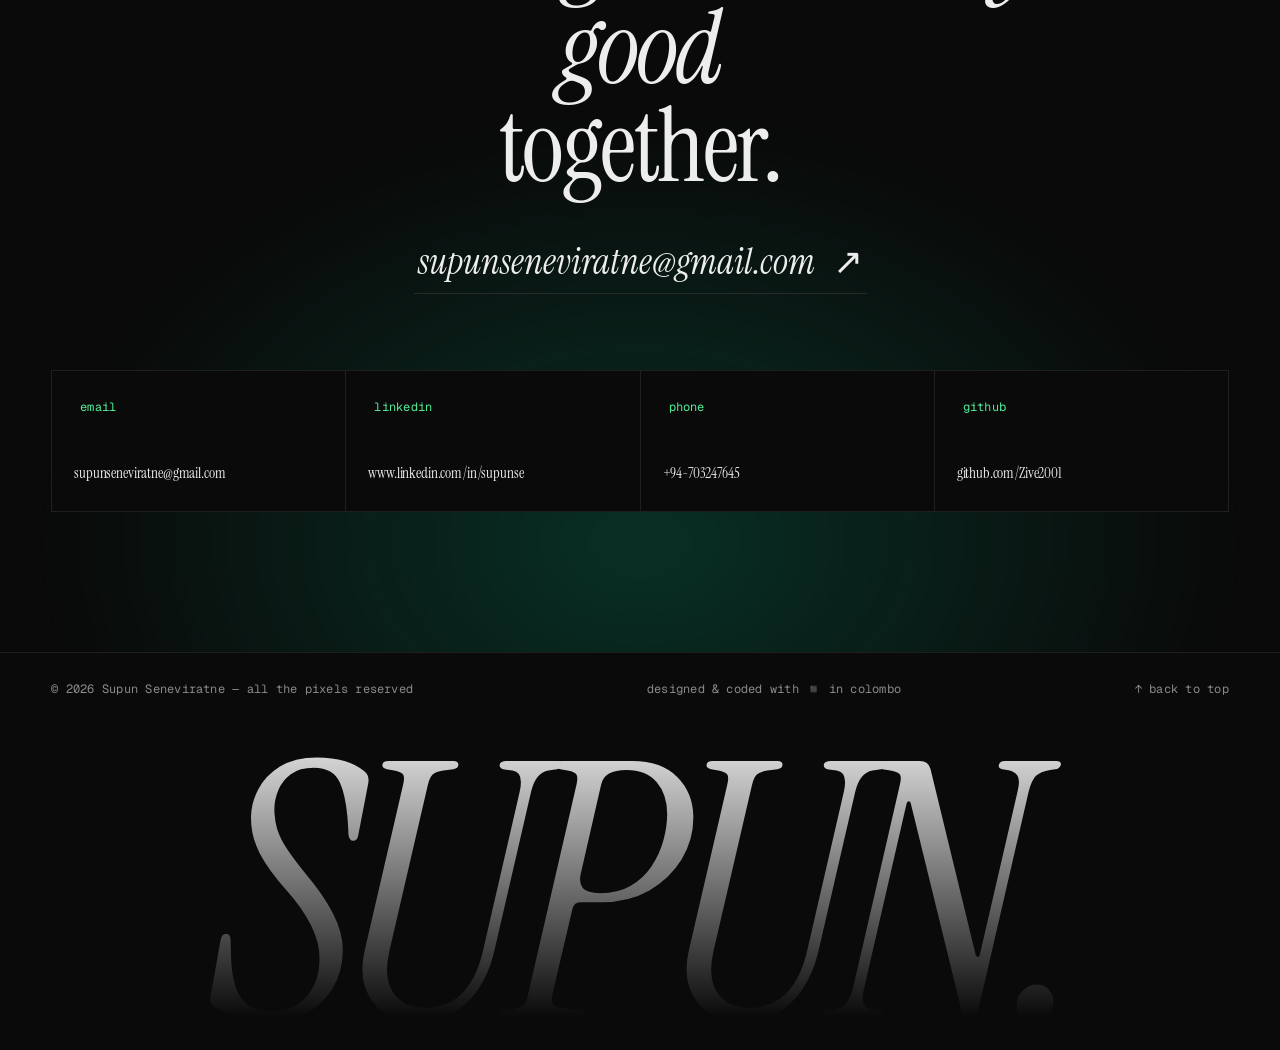
==== commit 4a44f5c0: "feat: enhance portfolio with project filtering and case study modal - Added a filtering system to th" ====
--- a/project/index.html
+++ b/project/index.html
@@ -233,8 +233,14 @@
         <em>Some of them on purpose.</em>
       </h2>
       <div class="work-meta mono">
-        <div><span class="dim">showing</span> 06 / 12</div>
-        <div><span class="dim">filter</span> all</div>
+        <div><span class="dim">showing</span> <span id="work-count">5</span> / 5</div>
+        <div class="work-filter" role="group" aria-label="Filter projects by category">
+          <span class="dim">filter</span>
+          <button type="button" class="filter-btn is-active" data-filter="all">all</button>
+          <button type="button" class="filter-btn" data-filter="live">live</button>
+          <button type="button" class="filter-btn" data-filter="open-source">open source</button>
+          <button type="button" class="filter-btn" data-filter="case-study">case study</button>
+        </div>
         <div><span class="dim">view</span> grid</div>
       </div>
     </div>
@@ -242,155 +248,153 @@
 
   <div class="work-grid">
 
-    <!-- Project 01 — feature -->
-    <a class="proj proj-feature" href="#" data-tilt>
-      <div class="proj-frame">
-        <div class="proj-tag mono">
-          <span class="proj-num">P / 01</span>
-          <span class="proj-status"><span class="ping" aria-hidden="true"></span>live</span>
-        </div>
-        <div class="proj-art proj-art-01" aria-hidden="true">
-          <div class="ph-stripes"></div>
-          <div class="ph-cross"></div>
-          <div class="ph-corner tl"></div>
-          <div class="ph-corner br"></div>
-          <div class="ph-center mono">[ project 01 — replace with screenshot ]</div>
-        </div>
-      </div>
-      <div class="proj-info">
-        <div class="proj-info-l">
-          <h3 class="proj-name">Project 01</h3>
-          <p class="proj-desc">Short one-line description of what this project does and who it was for. Keep it sharp.</p>
-        </div>
-        <div class="proj-info-r mono">
-          <div><span class="dim">year</span> 2025</div>
-          <div><span class="dim">role</span> design + dev</div>
-          <div><span class="dim">stack</span> tba</div>
-          <div class="proj-cta">view case ↗</div>
-        </div>
-      </div>
-    </a>
-
-    <!-- Project 02 — half -->
-    <a class="proj proj-half" href="#" data-tilt>
-      <div class="proj-frame">
-        <div class="proj-tag mono">
-          <span class="proj-num">P / 02</span>
-          <span class="proj-status">case study</span>
-        </div>
-        <div class="proj-art proj-art-02" aria-hidden="true">
-          <div class="ph-dots"></div>
-          <div class="ph-center mono">[ project 02 ]</div>
-        </div>
-      </div>
-      <div class="proj-info">
-        <div class="proj-info-l">
-          <h3 class="proj-name">Project 02</h3>
-          <p class="proj-desc">One-line description.</p>
-        </div>
-        <div class="proj-info-r mono">
-          <div><span class="dim">2024</span></div>
-          <div class="proj-cta">↗</div>
-        </div>
-      </div>
-    </a>
-
-    <!-- Project 03 — half -->
-    <a class="proj proj-half" href="#" data-tilt>
-      <div class="proj-frame">
-        <div class="proj-tag mono">
-          <span class="proj-num">P / 03</span>
-          <span class="proj-status"><span class="dot-accent" aria-hidden="true"></span>award</span>
-        </div>
-        <div class="proj-art proj-art-03" aria-hidden="true">
-          <div class="ph-rings"></div>
-          <div class="ph-center mono">[ project 03 ]</div>
-        </div>
-      </div>
-      <div class="proj-info">
-        <div class="proj-info-l">
-          <h3 class="proj-name">Project 03</h3>
-          <p class="proj-desc">One-line description.</p>
-        </div>
-        <div class="proj-info-r mono">
-          <div><span class="dim">2024</span></div>
-          <div class="proj-cta">↗</div>
-        </div>
-      </div>
-    </a>
-
-    <!-- Project 04 — third -->
-    <a class="proj proj-third proj-gif" href="https://serenityuk.netlify.app/" target="_blank" rel="noopener noreferrer" data-tilt>
-      <div class="proj-frame">
-        <div class="proj-tag mono">
-          <span class="proj-num">P / 04</span>
-          <span class="proj-status"><span class="ping" aria-hidden="true"></span>live</span>
-        </div>
-        <div class="proj-art proj-art-04">
-          <img src="uploads/proj2.gif" alt="Serenity wellness app marketing site demo" class="proj-screenshot" loading="lazy" decoding="async" />
-          <div class="ph-corner tl" aria-hidden="true"></div>
-          <div class="ph-corner br" aria-hidden="true"></div>
-        </div>
-      </div>
-      <div class="proj-info proj-info-stack">
-        <div class="proj-info-l">
-          <h3 class="proj-name">Serenity</h3>
-          <p class="proj-desc">Mobile app launch campaign for a mindfulness &amp; wellness platform — scroll-driven marketing site built to drive downloads.</p>
+    <!-- Case-study / backend projects — compact rows, no art frame -->
+    <div class="work-list">
+
+      <!-- Project 01 -->
+      <button type="button" class="proj proj-row" data-modal-open="azure-case-modal" aria-haspopup="dialog">
+        <div class="proj-row-top mono">
+          <span class="proj-row-id">
+            <span class="proj-num">P / 01</span>
+            <span class="proj-status"><span class="dot-accent" aria-hidden="true"></span>case study</span>
+          </span>
+          <span class="dim">2025</span>
+        </div>
+        <h3 class="proj-name">Azure Cost Rescue</h3>
+        <p class="proj-desc">Inherited an over-provisioned enterprise Azure tenant with no cost governance. Diagnosed with Cost Management, right-sized SQL pools, refactored networking, and tightened the CI/CD pipeline — cut monthly spend ~59%.</p>
+        <div class="proj-row-foot">
           <div class="proj-stack" aria-label="Tech stack">
-            <span class="proj-stack-icon" title="React"><iconify-icon icon="simple-icons:react" width="14" height="14"></iconify-icon><span>React</span></span>
-            <span class="proj-stack-icon" title="Next.js"><iconify-icon icon="simple-icons:nextdotjs" width="14" height="14"></iconify-icon><span>Next.js</span></span>
-            <span class="proj-stack-icon" title="Tailwind CSS"><iconify-icon icon="simple-icons:tailwindcss" width="14" height="14"></iconify-icon><span>Tailwind</span></span>
-            <span class="proj-stack-icon" title="Figma"><iconify-icon icon="simple-icons:figma" width="14" height="14"></iconify-icon><span>Figma</span></span>
-          </div>
-        </div>
-        <div class="proj-info-r mono"><span class="dim">2025</span><span class="proj-cta">↗</span></div>
-      </div>
-    </a>
-
-    <!-- Project 05 — third -->
-    <a class="proj proj-third proj-gif" href="https://www.j-certsrilanka.com/" target="_blank" rel="noopener noreferrer" data-tilt>
-      <div class="proj-frame">
-        <div class="proj-tag mono">
-          <span class="proj-num">P / 05</span>
-          <span class="proj-status"><span class="ping" aria-hidden="true"></span>live</span>
-        </div>
-        <div class="proj-art proj-art-05">
-          <img src="uploads/proj1.gif" alt="J-CERT Sri Lanka website demo" class="proj-screenshot" loading="lazy" decoding="async" />
-          <div class="ph-corner tl" aria-hidden="true"></div>
-          <div class="ph-corner br" aria-hidden="true"></div>
-        </div>
-      </div>
-      <div class="proj-info proj-info-stack">
-        <div class="proj-info-l">
-          <h3 class="proj-name">J-CERT Sri Lanka</h3>
-          <p class="proj-desc">Official Sri Lanka portal for Japan's J-CERT professional certification exam — registration, resources &amp; results.</p>
+            <span class="proj-stack-icon" title="Microsoft Azure"><iconify-icon icon="simple-icons:microsoftazure" width="14" height="14"></iconify-icon><span>Azure</span></span>
+            <span class="proj-stack-icon" title="Azure DevOps"><iconify-icon icon="simple-icons:azuredevops" width="14" height="14"></iconify-icon><span>Azure DevOps</span></span>
+            <span class="proj-stack-icon" title="Docker"><iconify-icon icon="simple-icons:docker" width="14" height="14"></iconify-icon><span>Docker</span></span>
+            <span class="proj-stack-icon" title="SQL"><iconify-icon icon="simple-icons:microsoftsqlserver" width="14" height="14"></iconify-icon><span>SQL</span></span>
+          </div>
+          <div class="proj-row-cta mono">
+            <span class="proj-result"><span class="dim">result</span> −59% monthly spend</span>
+            <span class="proj-cta">read case study ↗</span>
+          </div>
+        </div>
+      </button>
+
+      <!-- Project 02 -->
+      <a class="proj proj-row" href="https://github.com/Zive2001/fluxbridge" target="_blank" rel="noopener noreferrer">
+        <div class="proj-row-top mono">
+          <span class="proj-row-id">
+            <span class="proj-num">P / 02</span>
+            <span class="proj-status"><span class="dot-accent" aria-hidden="true"></span>open source</span>
+          </span>
+          <span class="dim">2026</span>
+        </div>
+        <h3 class="proj-name">Fluxbridge</h3>
+        <p class="proj-desc">Event-driven integration layer that syncs an ERP/SAP-style backend with downstream web apps. Idempotent message processing, retry with exponential backoff, a dead-letter queue, and a live observability dashboard for in-flight and failed events.</p>
+        <div class="proj-row-foot">
+          <div class="proj-stack" aria-label="Tech stack">
+            <span class="proj-stack-icon" title="TypeScript"><iconify-icon icon="simple-icons:typescript" width="14" height="14"></iconify-icon><span>TypeScript</span></span>
+            <span class="proj-stack-icon" title="NestJS"><iconify-icon icon="simple-icons:nestjs" width="14" height="14"></iconify-icon><span>NestJS</span></span>
+            <span class="proj-stack-icon" title="PostgreSQL"><iconify-icon icon="simple-icons:postgresql" width="14" height="14"></iconify-icon><span>PostgreSQL</span></span>
+            <span class="proj-stack-icon" title="Azure Service Bus"><iconify-icon icon="simple-icons:microsoftazure" width="14" height="14"></iconify-icon><span>Azure Service Bus</span></span>
+            <span class="proj-stack-icon" title="Docker"><iconify-icon icon="simple-icons:docker" width="14" height="14"></iconify-icon><span>Docker</span></span>
+          </div>
+          <div class="proj-row-cta mono">
+            <span class="proj-cta">view repo ↗</span>
+          </div>
+        </div>
+      </a>
+
+      <!-- Project 03 -->
+      <a class="proj proj-row" href="https://github.com/Zive2001/pulse" target="_blank" rel="noopener noreferrer">
+        <div class="proj-row-top mono">
+          <span class="proj-row-id">
+            <span class="proj-num">P / 03</span>
+            <span class="proj-status"><span class="dot-accent" aria-hidden="true"></span>open source</span>
+          </span>
+          <span class="dim">2026</span>
+        </div>
+        <h3 class="proj-name">Pulse</h3>
+        <p class="proj-desc">Realtime logistics-ops dashboard — websocket-driven live status, background job workers, and a Redis-backed queue. Built to prove async: events in, workers process, clients update without a refresh.</p>
+        <div class="proj-row-foot">
           <div class="proj-stack" aria-label="Tech stack">
             <span class="proj-stack-icon" title="Next.js"><iconify-icon icon="simple-icons:nextdotjs" width="14" height="14"></iconify-icon><span>Next.js</span></span>
-            <span class="proj-stack-icon" title="TypeScript"><iconify-icon icon="simple-icons:typescript" width="14" height="14"></iconify-icon><span>TypeScript</span></span>
-            <span class="proj-stack-icon" title="Tailwind CSS"><iconify-icon icon="simple-icons:tailwindcss" width="14" height="14"></iconify-icon><span>Tailwind</span></span>
+            <span class="proj-stack-icon" title="Node.js"><iconify-icon icon="simple-icons:nodedotjs" width="14" height="14"></iconify-icon><span>Node</span></span>
+            <span class="proj-stack-icon" title="Redis"><iconify-icon icon="simple-icons:redis" width="14" height="14"></iconify-icon><span>Redis</span></span>
             <span class="proj-stack-icon" title="PostgreSQL"><iconify-icon icon="simple-icons:postgresql" width="14" height="14"></iconify-icon><span>PostgreSQL</span></span>
-          </div>
-        </div>
-        <div class="proj-info-r mono"><span class="dim">2025</span><span class="proj-cta">↗</span></div>
-      </div>
-    </a>
-
-    <!-- Project 06 — third -->
-    <a class="proj proj-third" href="#" data-tilt>
-      <div class="proj-frame">
-        <div class="proj-tag mono">
-          <span class="proj-num">P / 06</span>
-        </div>
-        <div class="proj-art proj-art-06" aria-hidden="true">
-          <div class="ph-tri"></div>
-          <div class="ph-center mono">[ project 06 ]</div>
-        </div>
-      </div>
-      <div class="proj-info compact">
-        <h3 class="proj-name">Project 06</h3>
-        <div class="proj-info-r mono"><span class="dim">2026</span><span class="proj-cta">↗</span></div>
-      </div>
-    </a>
+            <span class="proj-stack-icon" title="Microsoft Azure"><iconify-icon icon="simple-icons:microsoftazure" width="14" height="14"></iconify-icon><span>Azure</span></span>
+          </div>
+          <div class="proj-row-cta mono">
+            <span class="proj-cta">view repo ↗</span>
+          </div>
+        </div>
+      </a>
+
+    </div>
+
+    <!-- Separator — front-end / visual work below -->
+    <div class="work-divider mono" aria-hidden="true">
+      <span class="work-divider-line"></span>
+      <span class="dim">front-end · shipped &amp; live</span>
+      <span class="work-divider-line"></span>
+    </div>
+
+    <!-- Front-end projects — full visual cards, unchanged -->
+    <div class="work-visual-grid">
+
+      <!-- Project 04 -->
+      <a class="proj proj-gif" href="https://serenityuk.netlify.app/" target="_blank" rel="noopener noreferrer" data-tilt>
+        <div class="proj-frame">
+          <div class="proj-tag mono">
+            <span class="proj-num">P / 04</span>
+            <span class="proj-status"><span class="ping" aria-hidden="true"></span>live</span>
+          </div>
+          <div class="proj-art proj-art-04">
+            <img src="uploads/proj2.gif" alt="Serenity wellness app marketing site demo" class="proj-screenshot" loading="lazy" decoding="async" />
+            <div class="ph-corner tl" aria-hidden="true"></div>
+            <div class="ph-corner br" aria-hidden="true"></div>
+          </div>
+        </div>
+        <div class="proj-info proj-info-stack">
+          <div class="proj-info-l">
+            <h3 class="proj-name">Serenity</h3>
+            <p class="proj-desc">Mobile app launch campaign for a mindfulness &amp; wellness platform — scroll-driven marketing site built to drive downloads.</p>
+            <div class="proj-stack" aria-label="Tech stack">
+              <span class="proj-stack-icon" title="React"><iconify-icon icon="simple-icons:react" width="14" height="14"></iconify-icon><span>React</span></span>
+              <span class="proj-stack-icon" title="Next.js"><iconify-icon icon="simple-icons:nextdotjs" width="14" height="14"></iconify-icon><span>Next.js</span></span>
+              <span class="proj-stack-icon" title="Tailwind CSS"><iconify-icon icon="simple-icons:tailwindcss" width="14" height="14"></iconify-icon><span>Tailwind</span></span>
+              <span class="proj-stack-icon" title="Figma"><iconify-icon icon="simple-icons:figma" width="14" height="14"></iconify-icon><span>Figma</span></span>
+            </div>
+          </div>
+          <div class="proj-info-r mono"><span class="dim">2025</span><span class="proj-cta">↗</span></div>
+        </div>
+      </a>
+
+      <!-- Project 05 -->
+      <a class="proj proj-gif" href="https://www.j-certsrilanka.com/" target="_blank" rel="noopener noreferrer" data-tilt>
+        <div class="proj-frame">
+          <div class="proj-tag mono">
+            <span class="proj-num">P / 05</span>
+            <span class="proj-status"><span class="ping" aria-hidden="true"></span>live</span>
+          </div>
+          <div class="proj-art proj-art-05">
+            <img src="uploads/proj1.gif" alt="J-CERT Sri Lanka website demo" class="proj-screenshot" loading="lazy" decoding="async" />
+            <div class="ph-corner tl" aria-hidden="true"></div>
+            <div class="ph-corner br" aria-hidden="true"></div>
+          </div>
+        </div>
+        <div class="proj-info proj-info-stack">
+          <div class="proj-info-l">
+            <h3 class="proj-name">J-CERT Sri Lanka</h3>
+            <p class="proj-desc">Official Sri Lanka portal for Japan's J-CERT professional certification exam — registration, resources &amp; results.</p>
+            <div class="proj-stack" aria-label="Tech stack">
+              <span class="proj-stack-icon" title="Next.js"><iconify-icon icon="simple-icons:nextdotjs" width="14" height="14"></iconify-icon><span>Next.js</span></span>
+              <span class="proj-stack-icon" title="TypeScript"><iconify-icon icon="simple-icons:typescript" width="14" height="14"></iconify-icon><span>TypeScript</span></span>
+              <span class="proj-stack-icon" title="Tailwind CSS"><iconify-icon icon="simple-icons:tailwindcss" width="14" height="14"></iconify-icon><span>Tailwind</span></span>
+              <span class="proj-stack-icon" title="PostgreSQL"><iconify-icon icon="simple-icons:postgresql" width="14" height="14"></iconify-icon><span>PostgreSQL</span></span>
+            </div>
+          </div>
+          <div class="proj-info-r mono"><span class="dim">2025</span><span class="proj-cta">↗</span></div>
+        </div>
+      </a>
+
+    </div>
 
   </div>
 
@@ -399,9 +403,99 @@
       <span>got a project? let's talk</span>
       <span class="arrow" aria-hidden="true">→</span>
     </a>
-    <div class="mono dim">// 06 of 12 shown · the rest is on request</div>
-  </div>
-</section>
+    <div class="mono dim">// all 5 shown</div>
+  </div>
+</section>
+
+<!-- ============================================================ -->
+<!-- CASE STUDY MODAL — Azure Cost Rescue                         -->
+<!-- ============================================================ -->
+<dialog class="case-modal" id="azure-case-modal" aria-labelledby="azure-case-title">
+  <div class="case-modal-inner">
+    <button type="button" class="case-modal-close" data-modal-close aria-label="Close case study">×</button>
+
+    <div class="case-modal-tag mono dim">
+      <span>P / 01</span>
+      <span class="proj-status"><span class="dot-accent" aria-hidden="true"></span>case study</span>
+    </div>
+    <h3 id="azure-case-title" class="case-modal-title">Azure Cost Rescue</h3>
+    <p class="case-modal-subtitle mono dim">Cloud cost engineering · anonymized client engagement</p>
+
+    <div class="case-modal-meta-grid">
+      <div><span class="dim">role</span> Cloud engineering: diagnosis, refactor, handover</div>
+      <div><span class="dim">timeline</span> <span class="case-modal-confirm">[confirm: e.g. ~3 weeks, part-time]</span></div>
+      <div><span class="dim">stack</span> Azure · Azure DevOps · Docker · SQL</div>
+      <div><span class="dim">outcome</span> ~59% monthly spend reduction · ~$20K/year · zero capacity loss</div>
+    </div>
+
+    <div class="case-modal-chart proj-art-minimal" aria-hidden="true">
+      <div class="ph-grid-mini"></div>
+      <div class="ph-corner tl"></div>
+      <div class="ph-corner br"></div>
+      <div class="proj-art-stat">
+        <span class="proj-art-stat-num">−59<span class="proj-art-stat-suffix">%</span></span>
+        <span class="proj-art-stat-label mono">monthly cloud spend</span>
+      </div>
+    </div>
+
+    <div class="case-modal-body">
+
+      <div class="case-modal-section">
+        <div class="case-modal-section-head mono">/ the one-liner</div>
+        <p class="case-modal-desc">An enterprise Azure tenant had drifted to ~$2,900/month with no clear owner for most of the bill. I mapped every dollar to a purpose, right-sized what was over-provisioned, and put governance in place so it wouldn't creep back. Spend landed at ~$1,200/month — a ~59% cut — with no loss of capacity or reliability.</p>
+      </div>
+
+      <div class="case-modal-section">
+        <div class="case-modal-section-head mono">/ the situation</div>
+        <p class="case-modal-desc">The tenant had grown the way most do: organically, under delivery pressure, with each new service provisioned for "whatever's safe" and nobody circling back once the deadline passed. By the time it reached me, the monthly bill had roughly <span class="case-modal-confirm">[confirm: doubled over ~X months]</span> and no single person could account for more than a fraction of it. That's the real problem with cloud cost — it's rarely one catastrophic mistake, it's a hundred defensible small decisions that never got revisited. The bill wasn't broken. The feedback loop was.</p>
+      </div>
+
+      <div class="case-modal-section">
+        <div class="case-modal-section-head mono">/ diagnosis: what was actually wrong</div>
+        <p class="case-modal-desc">I started in Cost Management and refused to touch anything until every meaningful line item had an owner and a reason. Three patterns accounted for most of the waste:</p>
+        <ul class="case-modal-list">
+          <li><strong>Compute sized for a peak that never came.</strong> The database tier <span class="case-modal-confirm">[confirm: which — e.g. an elastic pool / vCore-based SQL]</span> was provisioned for a worst-case load that showed up a few hours a week, if that. The tenant was paying 24/7 for headroom used single-digit percentages of the time.</li>
+          <li><strong>A network topology optimized for convenience, not cost.</strong> Resources were laid out to be easy to wire together, which quietly generated avoidable egress and a couple of redundant components that duplicated work already done elsewhere.</li>
+          <li><strong>A CI/CD pipeline that leaked.</strong> Build agents and ephemeral environments were spun up per run and <span class="case-modal-confirm">[confirm: not consistently torn down]</span>, so short-lived infrastructure was being billed as if it were permanent.</li>
+        </ul>
+        <p class="case-modal-desc">None of these are exotic. That's the point — the value wasn't in finding something clever, it was in being the person who actually went line by line and asked "does this still need to exist, at this size?"</p>
+      </div>
+
+      <div class="case-modal-section">
+        <div class="case-modal-section-head mono">/ approach</div>
+        <p class="case-modal-desc">My rule going in: no reliability sacrificed for the number. It's easy to slash a cloud bill by under-provisioning and creating an outage six weeks later — that's not a win, it's a deferred incident. So every change had to survive the real peak, not the average. I sized to observed usage plus a defensible margin, and I changed one class of thing at a time so I could attribute any regression to a specific move rather than guessing.</p>
+      </div>
+
+      <div class="case-modal-section">
+        <div class="case-modal-section-head mono">/ the work</div>
+        <ul class="case-modal-list">
+          <li>Right-sized the data tier to real usage with scaling configured for the genuine peaks, so the headroom is there when it's actually needed and not paid for when it isn't.</li>
+          <li>Refactored the network topology to cut avoidable egress and remove the redundant components, keeping the paths that mattered and deleting the ones that only existed out of habit.</li>
+          <li>Tightened the pipeline so ephemeral resources die when the job does — build infrastructure that exists for the length of a run and no longer.</li>
+          <li>Instrumented the outcome so cost is now visible per owner, not a single opaque number at month-end.</li>
+        </ul>
+      </div>
+
+      <div class="case-modal-section">
+        <div class="case-modal-section-head mono">/ outcome</div>
+        <p class="case-modal-desc">Monthly spend dropped from ~$2,900 to ~$1,200 — roughly a 59% reduction, on the order of $20K/year — with no loss of capacity and no reliability regression <span class="case-modal-confirm">[confirm: add any real before/after signal, e.g. "query p95 latency unchanged"]</span>. More importantly, the tenant came out of it legible: someone can now look at the bill and know what each part is for.</p>
+      </div>
+
+      <div class="case-modal-section">
+        <div class="case-modal-section-head mono">/ keeping it down</div>
+        <p class="case-modal-desc">The refactor is the easy half. The half that lasts is governance, so the same drift doesn't happen again in six months: cost mapped to owners, a budget with alerts, and the expectation that provisioning gets revisited rather than set-and-forgotten. A cost rescue that isn't paired with a feedback loop just resets the clock — this one closed the loop.</p>
+      </div>
+
+    </div>
+
+    <div class="proj-stack" aria-label="Tech stack">
+      <span class="proj-stack-icon" title="Microsoft Azure"><iconify-icon icon="simple-icons:microsoftazure" width="14" height="14"></iconify-icon><span>Azure</span></span>
+      <span class="proj-stack-icon" title="Azure DevOps"><iconify-icon icon="simple-icons:azuredevops" width="14" height="14"></iconify-icon><span>Azure DevOps</span></span>
+      <span class="proj-stack-icon" title="Docker"><iconify-icon icon="simple-icons:docker" width="14" height="14"></iconify-icon><span>Docker</span></span>
+      <span class="proj-stack-icon" title="SQL"><iconify-icon icon="simple-icons:microsoftsqlserver" width="14" height="14"></iconify-icon><span>SQL</span></span>
+    </div>
+  </div>
+</dialog>
 
 <!-- ============================================================ -->
 <!-- SKILLS                                                       -->
@@ -633,20 +727,20 @@
 
     <div class="contact-grid">
       <a href="mailto:supunseneviratne@gmail.com" class="contact-cell">
-        <div class="contact-cell-label mono">/ email</div>
-        <div class="contact-cell-value">supunseneviratne@<br/>gmail.com</div>
+        <div class="contact-cell-label mono"><iconify-icon icon="mdi:email-outline" width="16" height="16"></iconify-icon> email</div>
+        <div class="contact-cell-value">supunseneviratne@gmail.com</div>
       </a>
-      <a href="https://www.linkedin.com/in/supun-seneviratne-a9331125b/" target="_blank" rel="noopener noreferrer" class="contact-cell">
-        <div class="contact-cell-label mono">/ linkedin</div>
-        <div class="contact-cell-value">/in/supun-<br/>seneviratne</div>
+      <a href="https://www.linkedin.com/in/supunse" target="_blank" rel="noopener noreferrer" class="contact-cell">
+        <div class="contact-cell-label mono"><iconify-icon icon="simple-icons:linkedin" width="16" height="16"></iconify-icon> linkedin</div>
+        <div class="contact-cell-value">www.linkedin.com/in/supunse</div>
       </a>
       <a href="tel:+94703247645" class="contact-cell">
-        <div class="contact-cell-label mono">/ phone</div>
-        <div class="contact-cell-value">+94 70 324<br/>76 45</div>
+        <div class="contact-cell-label mono"><iconify-icon icon="mdi:phone-outline" width="16" height="16"></iconify-icon> phone</div>
+        <div class="contact-cell-value">+94-703247645</div>
       </a>
-      <a href="https://github.com/supun-s" target="_blank" rel="noopener noreferrer" class="contact-cell">
-        <div class="contact-cell-label mono">/ github</div>
-        <div class="contact-cell-value">@supun-s<br/><span class="dim">(soon™)</span></div>
+      <a href="https://github.com/Zive2001/" target="_blank" rel="noopener noreferrer" class="contact-cell">
+        <div class="contact-cell-label mono"><iconify-icon icon="simple-icons:github" width="16" height="16"></iconify-icon> github</div>
+        <div class="contact-cell-value">github.com/Zive2001</div>
       </a>
     </div>
   </div>
--- a/project/styles.css
+++ b/project/styles.css
@@ -476,14 +476,27 @@
   justify-content: flex-end;
 }
 .work-meta > div{ white-space: nowrap; }
-
-/* grid */
+.work-filter{ display: inline-flex; align-items: center; gap: 10px; }
+.filter-btn{
+  background: none;
+  border: none;
+  margin: 0;
+  padding: 0;
+  font-family: var(--mono);
+  font-size: 12px;
+  letter-spacing: 0.02em;
+  color: var(--fg-dim);
+  cursor: pointer;
+  transition: color .2s;
+}
+.filter-btn:hover{ color: var(--fg); }
+.filter-btn.is-active{ color: var(--accent); }
+
+/* work layout — case-study rows, then a divider, then the visual grid */
 .work-grid{
-  padding: 0 var(--pad);
-  display: grid;
-  grid-template-columns: repeat(6, 1fr);
-  gap: 20px;
-  grid-auto-flow: row dense;
+  display: flex;
+  flex-direction: column;
+  gap: 56px;
 }
 .proj{
   position: relative;
@@ -494,9 +507,16 @@
   transition: transform .35s cubic-bezier(.2,.8,.2,1);
   will-change: transform;
 }
-.proj-feature{ grid-column: span 6; }
-.proj-half   { grid-column: span 3; }
-.proj-third  { grid-column: span 2; }
+button.proj{
+  appearance: none;
+  background: none;
+  border: none;
+  margin: 0;
+  padding: 0;
+  width: 100%;
+  text-align: left;
+}
+.proj.is-hidden{ display: none; }
 
 .proj-frame{
   position: relative;
@@ -507,10 +527,67 @@
 }
 .proj:hover .proj-frame{ border-color: var(--accent); background: var(--bg-3); }
 
-.proj-feature .proj-frame{ aspect-ratio: 16 / 9; }
-.proj-half    .proj-frame{ aspect-ratio: 4 / 3; }
-.proj-third   .proj-frame{ aspect-ratio: 4 / 3; }
-.proj-third.proj-gif .proj-frame{ aspect-ratio: 1920 / 912; }
+/* front-end / visual grid — the two live projects with real screenshots */
+.work-visual-grid{
+  padding: 0 var(--pad);
+  display: grid;
+  grid-template-columns: repeat(2, 1fr);
+  gap: 20px;
+}
+.work-visual-grid .proj-frame{ aspect-ratio: 4 / 3; }
+.work-visual-grid .proj-gif .proj-frame{ aspect-ratio: 1920 / 912; }
+
+/* case-study / open-source rows — no art frame, description-led */
+.work-list{
+  border-top: 1px solid var(--line);
+}
+.proj.proj-row{
+  display: flex; flex-direction: column;
+  gap: 14px;
+  padding: 32px var(--pad);
+  border-bottom: 1px solid var(--line);
+  transition: background .3s, padding-left .3s;
+}
+.proj-row:hover{
+  background: linear-gradient(90deg, rgba(0,224,164,0.04), transparent 70%);
+  padding-left: calc(var(--pad) + 16px);
+}
+.proj-row-top{
+  display: flex; align-items: center; justify-content: space-between;
+  gap: 20px;
+  letter-spacing: 0.06em;
+  color: var(--fg-dim);
+}
+.proj-row-id{ display: inline-flex; align-items: center; gap: 12px; color: var(--fg-dim); }
+.proj-row-id .proj-num{ color: var(--fg); }
+.proj-row .proj-name{ font-size: clamp(24px, 2.6vw, 38px); }
+.proj-row .proj-desc{ max-width: 70ch; }
+.proj-row-foot{
+  display: flex; align-items: center; justify-content: space-between;
+  flex-wrap: wrap;
+  gap: 16px;
+}
+.proj-row-cta{
+  display: inline-flex; align-items: center; gap: 24px;
+  color: var(--fg-dim);
+  white-space: nowrap;
+}
+.proj-row-cta .proj-cta{ margin-top: 0; }
+.proj-result .dim{ margin-right: 4px; }
+
+/* separator between the two groups */
+.work-divider{
+  display: flex; align-items: center;
+  gap: 20px;
+  padding: 0 var(--pad);
+  color: var(--fg-dim);
+  letter-spacing: 0.06em;
+}
+.work-divider-line{
+  flex: 1;
+  height: 1px;
+  background: linear-gradient(90deg, transparent, var(--line-2) 40%, var(--line-2) 60%, transparent);
+}
 
 /* playing indicator — subtle green border pulse on gif card */
 .proj-gif .proj-frame{
@@ -624,6 +701,32 @@
     conic-gradient(from 45deg at 50% 50%, transparent 0deg, rgba(255,255,255,0.04) 90deg, transparent 91deg, transparent 180deg, rgba(255,255,255,0.04) 270deg, transparent 271deg);
 }
 
+/* ============================================================
+   Minimal project placeholders — quiet type over a grid,
+   for projects with no screenshot to show.
+   ============================================================ */
+.proj-art-minimal{
+  display: grid; place-items: center;
+  background: var(--bg-2);
+}
+.proj-art-stat{
+  position: relative; z-index: 1;
+  display: grid; justify-items: center; gap: 8px;
+}
+.proj-art-stat-num{
+  font-family: var(--serif);
+  font-size: clamp(44px, 6vw, 68px);
+  line-height: 1;
+  color: var(--accent);
+}
+.proj-art-stat-suffix{ font-size: 0.5em; }
+.proj-art-stat-label{
+  font-size: 11px;
+  letter-spacing: 0.08em;
+  text-transform: uppercase;
+  color: var(--fg-dimmer);
+}
+
 /* info row */
 .proj-info{
   display: grid;
@@ -646,7 +749,6 @@
   letter-spacing: -0.01em;
   line-height: 1.05;
 }
-.proj-feature .proj-name{ font-size: clamp(36px, 4.5vw, 64px); }
 .proj-desc{
   margin: 0;
   color: var(--fg-dim);
@@ -742,19 +844,159 @@
 .btn-arrow:hover{ background: var(--accent); color: var(--bg); }
 .btn-arrow-lg{ padding: 18px 28px; font-size: 15px; }
 
-@media (max-width: 1100px){
-  .work-grid{ grid-template-columns: repeat(4, 1fr); }
-  .proj-feature{ grid-column: span 4; }
-  .proj-half   { grid-column: span 4; }
-  .proj-third  { grid-column: span 2; }
-}
 @media (max-width: 700px){
-  .work-grid{ grid-template-columns: repeat(2, 1fr); gap: 16px; }
-  .proj-feature, .proj-half, .proj-third{ grid-column: span 2; }
+  .work-visual-grid{ grid-template-columns: 1fr; gap: 16px; }
   .proj-info{ grid-template-columns: 1fr; gap: 6px; }
   .proj-info-r{ text-align: left; }
   .proj-info-stack{ grid-template-columns: 1fr; }
   .proj-info-stack .proj-info-r{ display: inline-flex; gap: 14px; align-items: center; }
+  .proj.proj-row{ padding: 24px var(--pad); gap: 10px; }
+  .proj-row:hover{ padding-left: var(--pad); }
+  .proj-row-top{ flex-wrap: wrap; gap: 8px; }
+  .proj-row-foot{ align-items: flex-start; }
+}
+
+/* case-study modal */
+dialog.case-modal{
+  margin: auto;
+  padding: 0;
+  border: none;
+  background: transparent;
+  max-width: none;
+  max-height: none;
+}
+dialog.case-modal::backdrop{
+  background: rgba(0,0,0,0.7);
+  backdrop-filter: blur(6px);
+}
+.case-modal-inner{
+  position: relative;
+  width: min(680px, calc(100vw - 40px));
+  max-height: min(86vh, 860px);
+  overflow-y: auto;
+  background: var(--bg-2);
+  border: 1px solid var(--line-2);
+  padding: 40px;
+}
+.case-modal-close{
+  position: absolute; top: 16px; right: 16px;
+  width: 32px; height: 32px;
+  display: inline-flex; align-items: center; justify-content: center;
+  background: var(--bg-2);
+  border: 1px solid var(--line-2);
+  border-radius: 50%;
+  color: var(--fg-dim);
+  font-family: var(--mono);
+  font-size: 18px;
+  line-height: 1;
+  cursor: pointer;
+  transition: color .2s, border-color .2s;
+}
+.case-modal-close:hover{ color: var(--accent); border-color: var(--accent); }
+.case-modal-tag{ display: flex; align-items: center; gap: 12px; margin-bottom: 20px; letter-spacing: 0.06em; }
+.case-modal-title{
+  font-family: var(--serif);
+  font-weight: 400;
+  font-size: clamp(28px, 3vw, 40px);
+  letter-spacing: -0.01em;
+  margin: 0 0 10px;
+}
+.case-modal-subtitle{
+  margin: 0 0 28px;
+  font-size: 12px;
+  letter-spacing: 0.04em;
+}
+
+/* role / timeline / stack / outcome — reuses the dim-label + value idiom
+   used for proj-info-r elsewhere on the page */
+.case-modal-meta-grid{
+  display: grid;
+  grid-template-columns: repeat(2, 1fr);
+  gap: 16px 24px;
+  font-family: var(--mono);
+  font-weight: 400;
+  font-size: 12px;
+  line-height: 1.5;
+  letter-spacing: 0.02em;
+  color: var(--fg);
+  margin-bottom: 28px;
+  padding-bottom: 24px;
+  border-bottom: 1px solid var(--line-2);
+}
+.case-modal-meta-grid .dim{
+  display: block;
+  margin-bottom: 3px;
+  text-transform: uppercase;
+  letter-spacing: 0.08em;
+  font-size: 10px;
+}
+
+.case-modal-chart{
+  position: relative;
+  aspect-ratio: 16 / 8;
+  background: var(--bg-2);
+  border: 1px solid var(--line);
+  margin: 0 0 32px;
+  overflow: hidden;
+}
+
+.case-modal-body{
+  display: grid;
+  gap: 28px;
+  margin-bottom: 32px;
+}
+.case-modal-section-head{
+  color: var(--accent);
+  text-transform: lowercase;
+  letter-spacing: 0.06em;
+  font-size: 11px;
+  margin-bottom: 10px;
+}
+.case-modal-desc{
+  margin: 0;
+  color: var(--fg-dim);
+  font-size: 15px;
+  line-height: 1.6;
+  max-width: 62ch;
+}
+.case-modal-desc + .case-modal-desc{ margin-top: 12px; }
+.case-modal-body strong{ color: var(--fg); font-weight: 500; }
+
+.case-modal-list{
+  list-style: none;
+  margin: 12px 0;
+  padding: 0;
+  display: grid;
+  gap: 12px;
+  max-width: 62ch;
+}
+.case-modal-list li{
+  position: relative;
+  padding-left: 20px;
+  color: var(--fg-dim);
+  font-size: 15px;
+  line-height: 1.6;
+}
+.case-modal-list li::before{
+  content: '—';
+  position: absolute; left: 0; top: 0;
+  color: var(--accent);
+}
+
+/* [confirm: ...] markers — deliberately visible, easy to grep and easy
+   to spot on the rendered page before publish */
+.case-modal-confirm{
+  color: var(--accent);
+  background: rgba(0,224,164,0.08);
+  border: 1px dashed rgba(0,224,164,0.45);
+  border-radius: 3px;
+  padding: 0 4px;
+  font-size: 0.92em;
+}
+
+@media (max-width: 700px){
+  .case-modal-inner{ padding: 28px; }
+  .case-modal-meta-grid{ grid-template-columns: 1fr; }
 }
 
 
@@ -1064,16 +1306,23 @@
   transition: background .3s;
 }
 .contact-cell:hover{ background: var(--bg-3); }
-.contact-cell-label{ color: var(--accent); }
+.contact-cell-label{ color: var(--accent); display: flex; align-items: center; gap: 6px; }
 .contact-cell-value{
   font-family: var(--serif);
-  font-size: 20px;
+  font-size: clamp(12px, 1.15vw, 16px);
   line-height: 1.2;
   letter-spacing: -0.01em;
   margin-top: auto;
-}
-
-@media (max-width: 900px){ .contact-grid{ grid-template-columns: repeat(2, 1fr); } }
+  white-space: nowrap;
+  overflow: hidden;
+  text-overflow: ellipsis;
+  max-width: 100%;
+}
+
+@media (max-width: 900px){
+  .contact-grid{ grid-template-columns: repeat(2, 1fr); }
+  .contact-cell-value{ font-size: clamp(11px, 2.6vw, 14px); }
+}
 
 /* ==========================================================
    FOOTER
